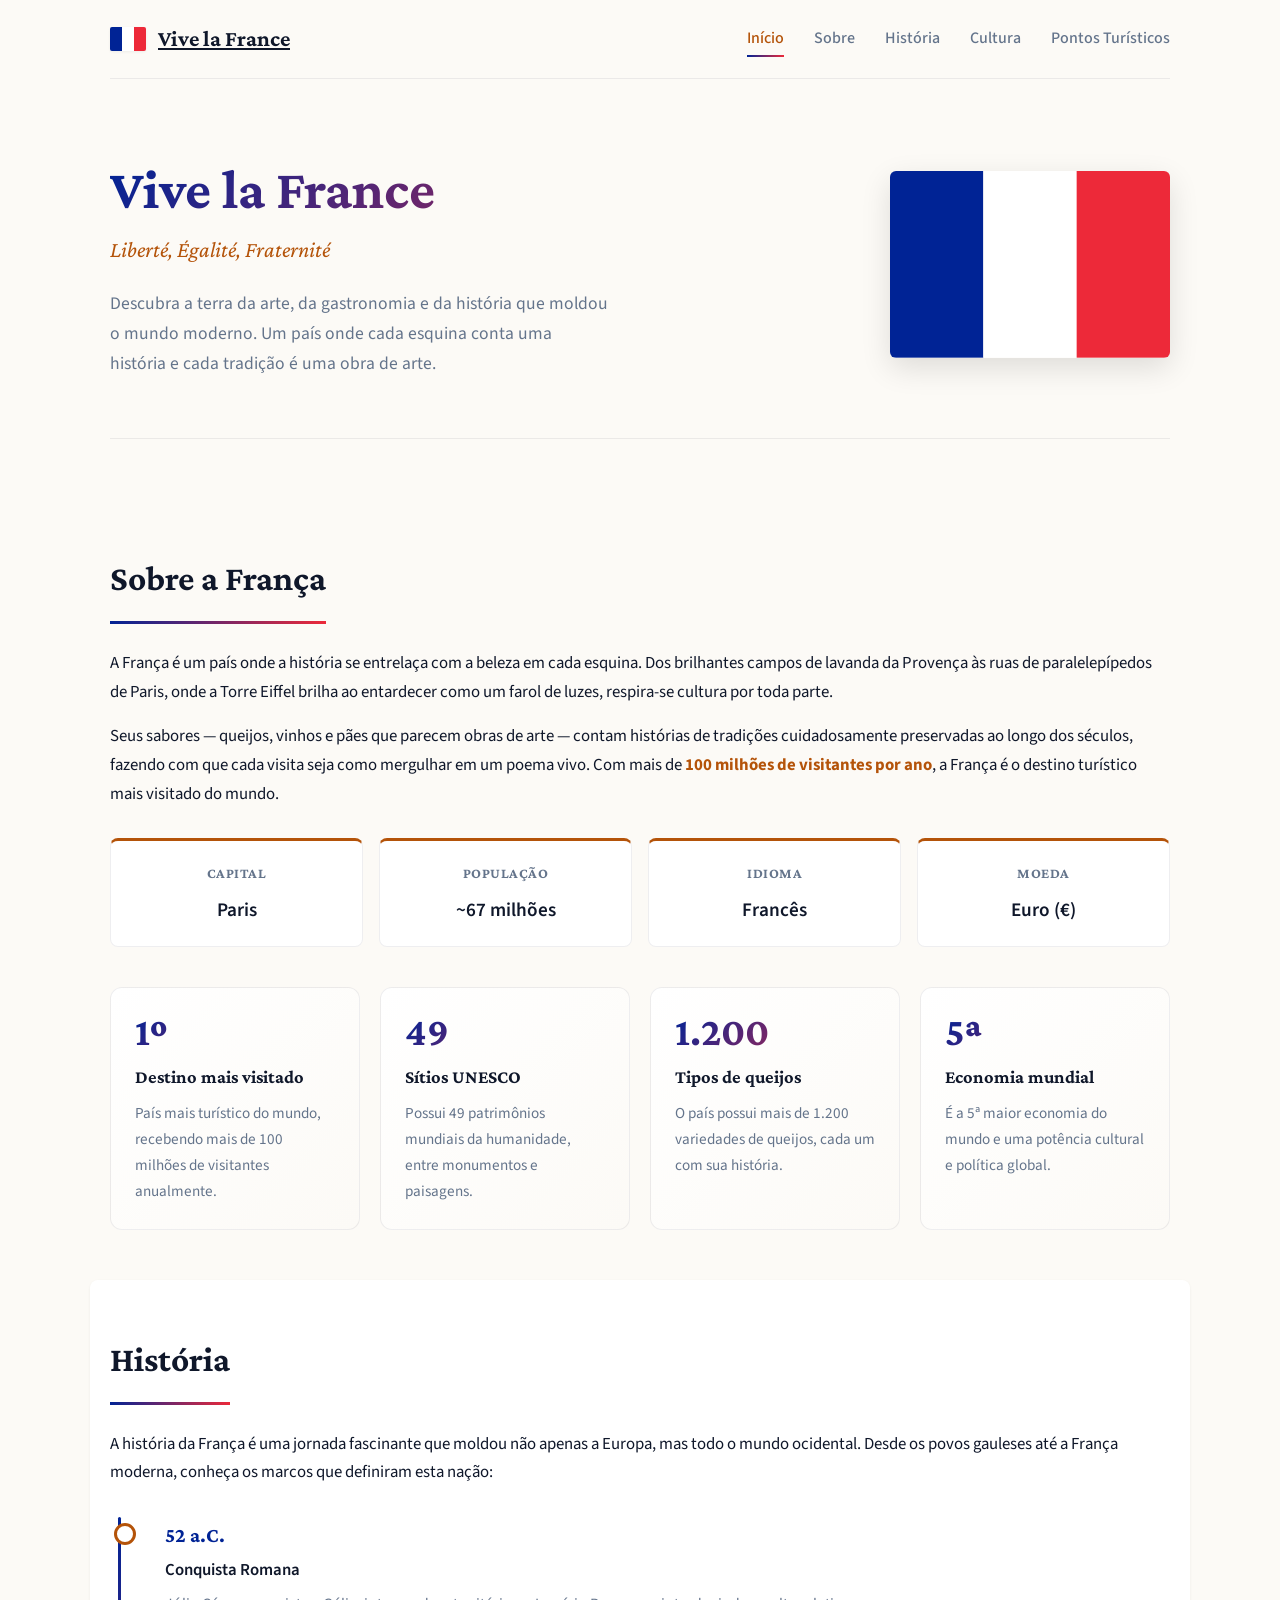
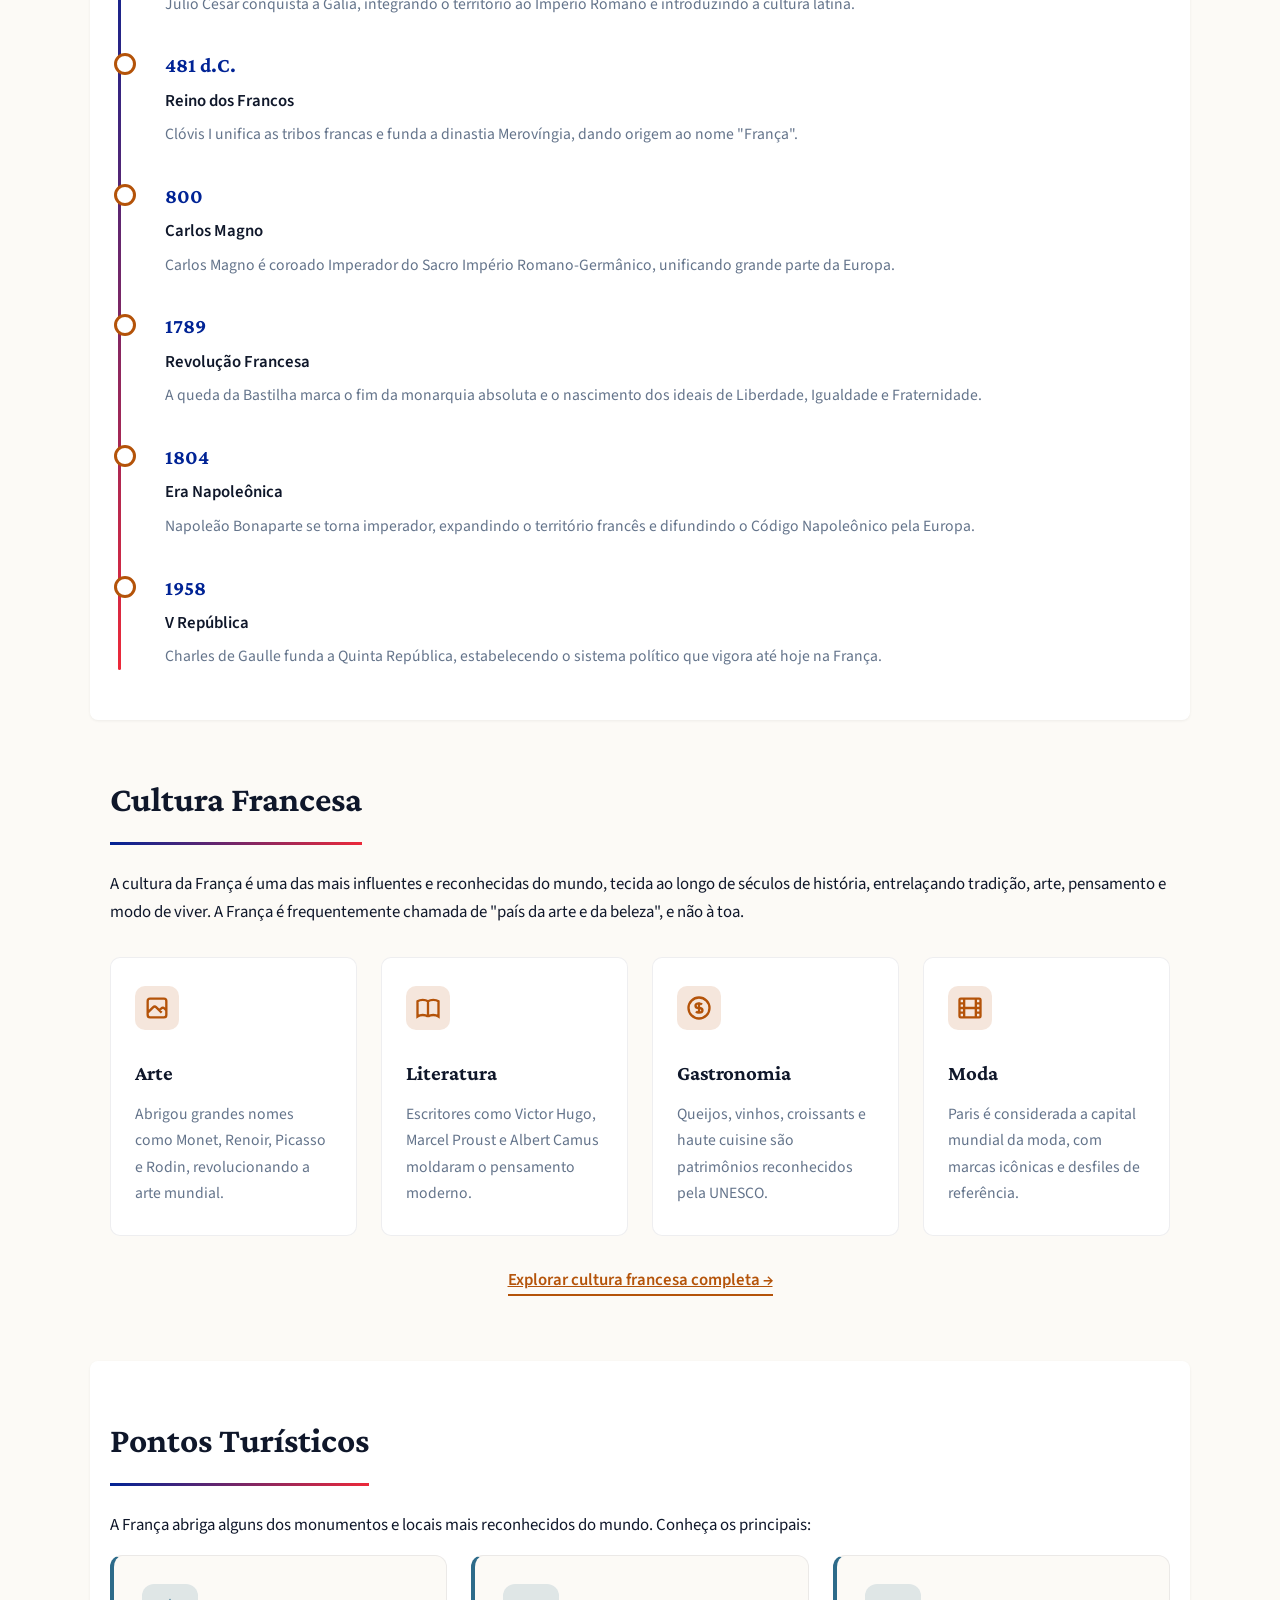
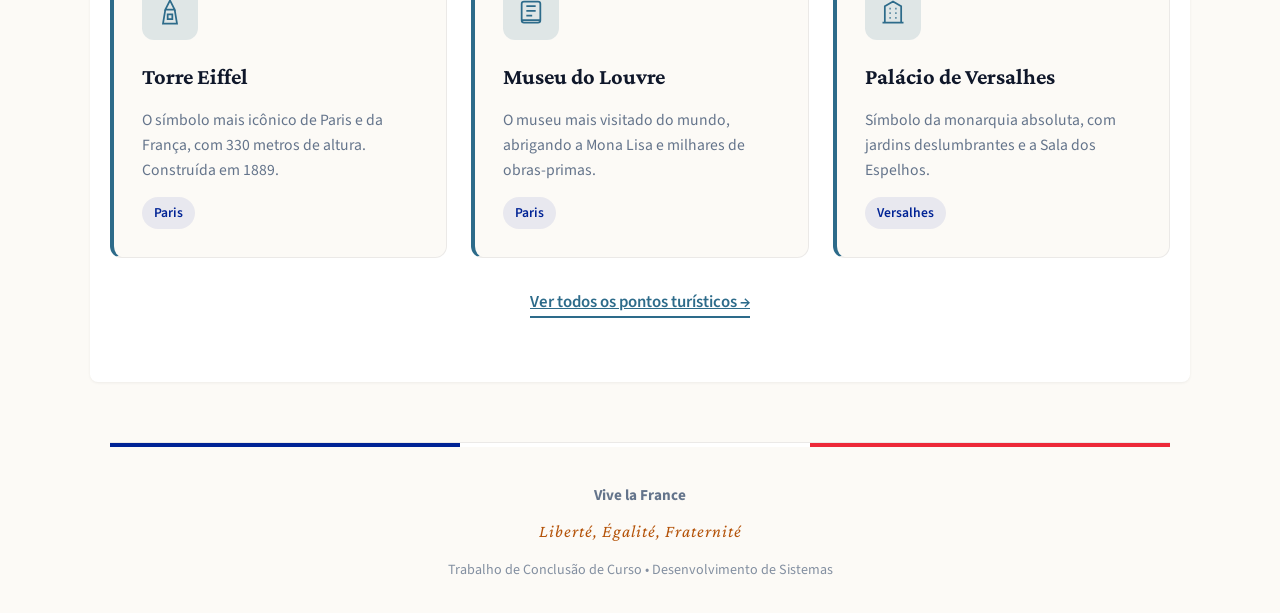
==== Projeto França TCC/index.html @ 56cf4975 "Add files via upload" ====
<!DOCTYPE html>
<html lang="pt-BR">
<head>
    <meta charset="UTF-8">
    <meta http-equiv="X-UA-Compatible" content="IE=edge">
    <meta name="viewport" content="width=device-width, initial-scale=1.0">
    <title>Vive la France - Descubra a França</title>
    <link rel="preconnect" href="https://fonts.googleapis.com">
    <link rel="preconnect" href="https://fonts.gstatic.com" crossorigin>
    <link href="https://fonts.googleapis.com/css2?family=Crimson+Pro:wght@400;500;600;700&family=Source+Sans+3:wght@400;500;600&display=swap" rel="stylesheet">
    <link rel="stylesheet" href="index.css">
</head>
<body>
    <div class="container">
        <!-- Navegação -->
        <nav class="navbar">
            <a href="index.html" class="nav-brand">
                <svg class="flag-icon" viewBox="0 0 30 20" aria-hidden="true">
                    <rect width="10" height="20" fill="#002395"/>
                    <rect x="10" width="10" height="20" fill="#FFFFFF"/>
                    <rect x="20" width="10" height="20" fill="#ED2939"/>
                </svg>
                <span>Vive la France</span>
            </a>
            <ul class="nav-menu">
                <li><a href="index.html" class="ativo">Início</a></li>
                <li><a href="#sobre">Sobre</a></li>
                <li><a href="#historia">História</a></li>
                <li><a href="project.html">Cultura</a></li>
                <li><a href="contact.html">Pontos Turísticos</a></li>
            </ul>
        </nav>

        <!-- Cabeçalho / Hero -->
        <header class="hero">
            <div class="hero-content">
                <h1>Vive la France</h1>
                <p class="hero-subtitle">Liberté, Égalité, Fraternité</p>
                <p class="hero-description">
                    Descubra a terra da arte, da gastronomia e da história que moldou o mundo moderno. 
                    Um país onde cada esquina conta uma história e cada tradição é uma obra de arte.
                </p>
            </div>
            <div class="hero-flag">
                <svg viewBox="0 0 300 200" aria-hidden="true">
                    <rect width="100" height="200" fill="#002395"/>
                    <rect x="100" width="100" height="200" fill="#FFFFFF"/>
                    <rect x="200" width="100" height="200" fill="#ED2939"/>
                </svg>
            </div>
        </header>

        <!-- Conteúdo Principal -->
        <main>
            <!-- Seção Sobre -->
            <section id="sobre" class="section">
                <h2 class="section-title">Sobre a França</h2>
                <div class="section-content">
                    <p>
                        A França é um país onde a história se entrelaça com a beleza em cada esquina. Dos brilhantes campos de lavanda da Provença às ruas de paralelepípedos de Paris, onde a Torre Eiffel brilha ao entardecer como um farol de luzes, respira-se cultura por toda parte.
                    </p>
                    <p>
                        Seus sabores — queijos, vinhos e pães que parecem obras de arte — contam histórias de tradições cuidadosamente preservadas ao longo dos séculos, fazendo com que cada visita seja como mergulhar em um poema vivo. Com mais de <strong>100 milhões de visitantes por ano</strong>, a França é o destino turístico mais visitado do mundo.
                    </p>
                    
                    <div class="info-cards">
                        <div class="info-card">
                            <h3>Capital</h3>
                            <p>Paris</p>
                        </div>
                        <div class="info-card">
                            <h3>População</h3>
                            <p>~67 milhões</p>
                        </div>
                        <div class="info-card">
                            <h3>Idioma</h3>
                            <p>Francês</p>
                        </div>
                        <div class="info-card">
                            <h3>Moeda</h3>
                            <p>Euro (€)</p>
                        </div>
                    </div>

                    <div class="destaques-grid" style="margin-top: 40px;">
                        <div class="destaque-item">
                            <div class="destaque-numero">1º</div>
                            <h4>Destino mais visitado</h4>
                            <p>País mais turístico do mundo, recebendo mais de 100 milhões de visitantes anualmente.</p>
                        </div>
                        <div class="destaque-item">
                            <div class="destaque-numero">49</div>
                            <h4>Sítios UNESCO</h4>
                            <p>Possui 49 patrimônios mundiais da humanidade, entre monumentos e paisagens.</p>
                        </div>
                        <div class="destaque-item">
                            <div class="destaque-numero">1.200</div>
                            <h4>Tipos de queijos</h4>
                            <p>O país possui mais de 1.200 variedades de queijos, cada um com sua história.</p>
                        </div>
                        <div class="destaque-item">
                            <div class="destaque-numero">5ª</div>
                            <h4>Economia mundial</h4>
                            <p>É a 5ª maior economia do mundo e uma potência cultural e política global.</p>
                        </div>
                    </div>
                </div>
            </section>

            <!-- Seção História -->
            <section id="historia" class="section section-alt">
                <h2 class="section-title">História</h2>
                <div class="section-content">
                    <p>
                        A história da França é uma jornada fascinante que moldou não apenas a Europa, mas todo o mundo ocidental. Desde os povos gauleses até a França moderna, conheça os marcos que definiram esta nação:
                    </p>
                    
                    <div class="timeline">
                        <div class="timeline-item">
                            <div class="timeline-ano">52 a.C.</div>
                            <div class="timeline-titulo">Conquista Romana</div>
                            <div class="timeline-desc">Júlio César conquista a Gália, integrando o território ao Império Romano e introduzindo a cultura latina.</div>
                        </div>
                        <div class="timeline-item">
                            <div class="timeline-ano">481 d.C.</div>
                            <div class="timeline-titulo">Reino dos Francos</div>
                            <div class="timeline-desc">Clóvis I unifica as tribos francas e funda a dinastia Merovíngia, dando origem ao nome "França".</div>
                        </div>
                        <div class="timeline-item">
                            <div class="timeline-ano">800</div>
                            <div class="timeline-titulo">Carlos Magno</div>
                            <div class="timeline-desc">Carlos Magno é coroado Imperador do Sacro Império Romano-Germânico, unificando grande parte da Europa.</div>
                        </div>
                        <div class="timeline-item">
                            <div class="timeline-ano">1789</div>
                            <div class="timeline-titulo">Revolução Francesa</div>
                            <div class="timeline-desc">A queda da Bastilha marca o fim da monarquia absoluta e o nascimento dos ideais de Liberdade, Igualdade e Fraternidade.</div>
                        </div>
                        <div class="timeline-item">
                            <div class="timeline-ano">1804</div>
                            <div class="timeline-titulo">Era Napoleônica</div>
                            <div class="timeline-desc">Napoleão Bonaparte se torna imperador, expandindo o território francês e difundindo o Código Napoleônico pela Europa.</div>
                        </div>
                        <div class="timeline-item">
                            <div class="timeline-ano">1958</div>
                            <div class="timeline-titulo">V República</div>
                            <div class="timeline-desc">Charles de Gaulle funda a Quinta República, estabelecendo o sistema político que vigora até hoje na França.</div>
                        </div>
                    </div>
                </div>
            </section>

            <!-- Seção Cultura (resumo com link para página completa) -->
            <section id="cultura" class="section">
                <h2 class="section-title">Cultura Francesa</h2>
                <div class="section-content">
                    <p>
                        A cultura da França é uma das mais influentes e reconhecidas do mundo, tecida ao longo de séculos de história, entrelaçando tradição, arte, pensamento e modo de viver. A França é frequentemente chamada de "país da arte e da beleza", e não à toa.
                    </p>
                    <div class="culture-grid">
                        <div class="culture-item">
                            <svg class="culture-icon" viewBox="0 0 24 24" fill="none" stroke="currentColor" stroke-width="2" aria-hidden="true">
                                <path d="M4 16l4.586-4.586a2 2 0 012.828 0L16 16m-2-2l1.586-1.586a2 2 0 012.828 0L20 14m-6-6h.01M6 20h12a2 2 0 002-2V6a2 2 0 00-2-2H6a2 2 0 00-2 2v12a2 2 0 002 2z"/>
                            </svg>
                            <h3>Arte</h3>
                            <p>Abrigou grandes nomes como Monet, Renoir, Picasso e Rodin, revolucionando a arte mundial.</p>
                        </div>
                        <div class="culture-item">
                            <svg class="culture-icon" viewBox="0 0 24 24" fill="none" stroke="currentColor" stroke-width="2" aria-hidden="true">
                                <path d="M12 6.253v13m0-13C10.832 5.477 9.246 5 7.5 5S4.168 5.477 3 6.253v13C4.168 18.477 5.754 18 7.5 18s3.332.477 4.5 1.253m0-13C13.168 5.477 14.754 5 16.5 5c1.747 0 3.332.477 4.5 1.253v13C19.832 18.477 18.247 18 16.5 18c-1.746 0-3.332.477-4.5 1.253"/>
                            </svg>
                            <h3>Literatura</h3>
                            <p>Escritores como Victor Hugo, Marcel Proust e Albert Camus moldaram o pensamento moderno.</p>
                        </div>
                        <div class="culture-item">
                            <svg class="culture-icon" viewBox="0 0 24 24" fill="none" stroke="currentColor" stroke-width="2" aria-hidden="true">
                                <path d="M12 8c-1.657 0-3 .895-3 2s1.343 2 3 2 3 .895 3 2-1.343 2-3 2m0-8c1.11 0 2.08.402 2.599 1M12 8V7m0 1v8m0 0v1m0-1c-1.11 0-2.08-.402-2.599-1M21 12a9 9 0 11-18 0 9 9 0 0118 0z"/>
                            </svg>
                            <h3>Gastronomia</h3>
                            <p>Queijos, vinhos, croissants e haute cuisine são patrimônios reconhecidos pela UNESCO.</p>
                        </div>
                        <div class="culture-item">
                            <svg class="culture-icon" viewBox="0 0 24 24" fill="none" stroke="currentColor" stroke-width="2" aria-hidden="true">
                                <path d="M7 4v16M17 4v16M3 8h4m10 0h4M3 12h18M3 16h4m10 0h4M4 20h16a1 1 0 001-1V5a1 1 0 00-1-1H4a1 1 0 00-1 1v14a1 1 0 001 1z"/>
                            </svg>
                            <h3>Moda</h3>
                            <p>Paris é considerada a capital mundial da moda, com marcas icônicas e desfiles de referência.</p>
                        </div>
                    </div>
                    <p style="margin-top: 30px; text-align: center;">
                        <a href="project.html" style="color: var(--accent); font-weight: 600; border-bottom: 2px solid var(--accent); padding-bottom: 2px;">
                            Explorar cultura francesa completa →
                        </a>
                    </p>
                </div>
            </section>

            <!-- Seção Pontos Turísticos (resumo com link para página completa) -->
            <section id="turismo" class="section section-alt">
                <h2 class="section-title">Pontos Turísticos</h2>
                <div class="section-content">
                    <p class="turismo-intro">
                        A França abriga alguns dos monumentos e locais mais reconhecidos do mundo. Conheça os principais:
                    </p>
                    <div class="turismo-cards">
                        <div class="turismo-card">
                            <div class="turismo-card-icon">
                                <svg viewBox="0 0 24 24" fill="none" stroke="currentColor" stroke-width="1.5" aria-hidden="true">
                                    <path d="M12 2L8 10h8L12 2zM8 10l-2 12h12l-2-12H8zM10 14h4v4h-4v-4z"/>
                                </svg>
                            </div>
                            <h3>Torre Eiffel</h3>
                            <p>O símbolo mais icônico de Paris e da França, com 330 metros de altura. Construída em 1889.</p>
                            <span class="turismo-local">Paris</span>
                        </div>
                        <div class="turismo-card">
                            <div class="turismo-card-icon">
                                <svg viewBox="0 0 24 24" fill="none" stroke="currentColor" stroke-width="1.5" aria-hidden="true">
                                    <path d="M4 19V5a2 2 0 012-2h12a2 2 0 012 2v14M4 19h16M4 19a2 2 0 002 2h12a2 2 0 002-2M8 7h8M8 11h8M8 15h5"/>
                                </svg>
                            </div>
                            <h3>Museu do Louvre</h3>
                            <p>O museu mais visitado do mundo, abrigando a Mona Lisa e milhares de obras-primas.</p>
                            <span class="turismo-local">Paris</span>
                        </div>
                        <div class="turismo-card">
                            <div class="turismo-card-icon">
                                <svg viewBox="0 0 24 24" fill="none" stroke="currentColor" stroke-width="1.5" aria-hidden="true">
                                    <path d="M3 21h18M5 21V7l7-4 7 4v14M9 9h1M9 13h1M9 17h1M14 9h1M14 13h1M14 17h1"/>
                                </svg>
                            </div>
                            <h3>Palácio de Versalhes</h3>
                            <p>Símbolo da monarquia absoluta, com jardins deslumbrantes e a Sala dos Espelhos.</p>
                            <span class="turismo-local">Versalhes</span>
                        </div>
                    </div>
                    <p style="margin-top: 30px; text-align: center;">
                        <a href="contact.html" style="color: var(--accent2); font-weight: 600; border-bottom: 2px solid var(--accent2); padding-bottom: 2px;">
                            Ver todos os pontos turísticos →
                        </a>
                    </p>
                </div>
            </section>
        </main>

        <!-- Rodapé -->
        <footer class="footer">
            <div class="footer-content">
                <p><strong>Vive la France</strong></p>
                <p class="footer-motto">Liberté, Égalité, Fraternité</p>
                <p class="footer-tcc">Trabalho de Conclusão de Curso • Desenvolvimento de Sistemas</p>
            </div>
        </footer>
    </div>
</body>
</html>
---- Projeto França TCC/index.css ----
/* ============================================
   Vive la France - Estilos principais
   Arquétipo: Magazine / Showcase
   Categoria: History / Culture
   ============================================ */

/* Paleta de cores - History/Culture com toques da bandeira francesa */
:root {
    --bg: #fcfaf6;
    --card: #ffffff;
    --text: #0f172a;
    --muted: #64748b;
    --accent: #b45309;
    --accent-soft: rgba(180, 83, 9, 0.14);
    --accent2: #2d6b8a;
    --accent2-soft: rgba(45, 107, 138, 0.14);
    --border: rgba(15, 23, 42, 0.07);
    --france-blue: #002395;
    --france-blue-soft: rgba(0, 35, 149, 0.08);
    --france-red: #ED2939;
    --france-red-soft: rgba(237, 41, 57, 0.08);
    --shadow-sm: 0 1px 3px rgba(0, 0, 0, 0.06);
    --shadow-md: 0 4px 15px rgba(0, 0, 0, 0.08);
    --shadow-lg: 0 10px 30px rgba(0, 0, 0, 0.12);
}

* {
    margin: 0;
    padding: 0;
    box-sizing: border-box;
}

html {
    scroll-behavior: smooth;
}

body {
    font-family: 'Source Sans 3', Arial, sans-serif;
    background-color: var(--bg);
    color: var(--text);
    line-height: 1.7;
    overflow-x: hidden;
}

.container {
    max-width: 1100px;
    margin: 0 auto;
    padding: 0 20px;
}

/* ============================================
   Navegação
   ============================================ */
.navbar {
    display: flex;
    justify-content: space-between;
    align-items: center;
    padding: 20px 0;
    border-bottom: 1px solid var(--border);
    margin-bottom: 40px;
    position: sticky;
    top: 0;
    background-color: rgba(252, 250, 246, 0.95);
    backdrop-filter: blur(10px);
    z-index: 100;
}

.nav-brand {
    display: flex;
    align-items: center;
    gap: 12px;
    font-family: 'Crimson Pro', serif;
    font-size: 1.4rem;
    font-weight: 700;
    color: var(--text);
    transition: transform 0.3s ease;
}

.nav-brand:hover {
    transform: scale(1.02);
}

.flag-icon {
    width: 36px;
    height: 24px;
    border-radius: 2px;
    box-shadow: var(--shadow-sm);
}

.nav-menu {
    display: flex;
    list-style: none;
    gap: 30px;
}

.nav-menu a {
    text-decoration: none;
    color: var(--muted);
    font-weight: 500;
    transition: color 0.3s ease;
    position: relative;
    padding-bottom: 4px;
}

.nav-menu a:hover,
.nav-menu a.ativo {
    color: var(--accent);
}

.nav-menu a::after {
    content: '';
    position: absolute;
    bottom: -4px;
    left: 0;
    width: 0;
    height: 2px;
    background: linear-gradient(90deg, var(--france-blue), var(--france-red));
    transition: width 0.3s ease;
}

.nav-menu a:hover::after,
.nav-menu a.ativo::after {
    width: 100%;
}

/* ============================================
   Hero / Cabeçalho
   ============================================ */
.hero {
    display: grid;
    grid-template-columns: 1fr auto;
    gap: 40px;
    align-items: center;
    padding: 40px 0 60px;
    border-bottom: 1px solid var(--border);
    margin-bottom: 60px;
    position: relative;
}

.hero-content h1 {
    font-family: 'Crimson Pro', serif;
    font-size: 3.5rem;
    font-weight: 700;
    color: var(--text);
    margin-bottom: 10px;
    line-height: 1.1;
    background: linear-gradient(135deg, var(--france-blue), var(--france-red));
    -webkit-background-clip: text;
    -webkit-text-fill-color: transparent;
    background-clip: text;
}

.hero-subtitle {
    font-family: 'Crimson Pro', serif;
    font-size: 1.4rem;
    font-style: italic;
    color: var(--accent);
    margin-bottom: 20px;
}

.hero-description {
    font-size: 1.1rem;
    color: var(--muted);
    max-width: 500px;
}

.hero-flag svg {
    width: 280px;
    height: auto;
    border-radius: 6px;
    box-shadow: var(--shadow-lg);
    transition: transform 0.5s ease;
    animation: bandeiraOnda 4s ease-in-out infinite;
}

@keyframes bandeiraOnda {
    0%, 100% { transform: perspective(600px) rotateY(0deg); }
    50% { transform: perspective(600px) rotateY(5deg); }
}

/* ============================================
   Seções
   ============================================ */
.section {
    padding: 50px 0;
    scroll-margin-top: 80px;
}

.section-alt {
    background-color: var(--card);
    margin: 0 -20px;
    padding: 50px 20px;
    border-radius: 8px;
    box-shadow: var(--shadow-sm);
}

.section-title {
    font-family: 'Crimson Pro', serif;
    font-size: 2.2rem;
    font-weight: 700;
    color: var(--text);
    margin-bottom: 25px;
    padding-bottom: 12px;
    border-bottom: 3px solid transparent;
    border-image: linear-gradient(90deg, var(--france-blue), var(--france-red)) 1;
    display: inline-block;
}

.section-content p {
    margin-bottom: 16px;
    font-size: 1.05rem;
    color: var(--text);
}

.section-content strong {
    color: var(--accent);
}

/* ============================================
   Cards de informação
   ============================================ */
.info-cards {
    display: grid;
    grid-template-columns: repeat(auto-fit, minmax(180px, 1fr));
    gap: 16px;
    margin-top: 30px;
}

.info-card {
    background: var(--card);
    border: 1px solid var(--border);
    border-radius: 8px;
    padding: 20px;
    text-align: center;
    transition: transform 0.3s ease, box-shadow 0.3s ease;
    border-top: 3px solid var(--accent);
    position: relative;
    overflow: hidden;
}

.info-card::before {
    content: '';
    position: absolute;
    top: 0;
    left: 0;
    width: 100%;
    height: 100%;
    background: linear-gradient(135deg, var(--france-blue-soft), var(--france-red-soft));
    opacity: 0;
    transition: opacity 0.3s ease;
}

.info-card:hover {
    transform: translateY(-5px);
    box-shadow: var(--shadow-md);
}

.info-card:hover::before {
    opacity: 1;
}

.info-card > * {
    position: relative;
    z-index: 1;
}

.info-card h3 {
    font-family: 'Crimson Pro', serif;
    font-size: 0.9rem;
    color: var(--muted);
    text-transform: uppercase;
    letter-spacing: 0.5px;
    margin-bottom: 8px;
}

.info-card p {
    font-size: 1.2rem;
    font-weight: 600;
    color: var(--text);
    margin: 0;
}

/* ============================================
   Timeline de História
   ============================================ */
.timeline {
    position: relative;
    margin-top: 30px;
    padding-left: 30px;
}

.timeline::before {
    content: '';
    position: absolute;
    left: 8px;
    top: 0;
    bottom: 0;
    width: 3px;
    background: linear-gradient(180deg, var(--france-blue), var(--france-red));
    border-radius: 2px;
}

.timeline-item {
    position: relative;
    padding-bottom: 30px;
    padding-left: 25px;
}

.timeline-item:last-child {
    padding-bottom: 0;
}

.timeline-item::before {
    content: '';
    position: absolute;
    left: -26px;
    top: 6px;
    width: 16px;
    height: 16px;
    background: var(--card);
    border: 3px solid var(--accent);
    border-radius: 50%;
    z-index: 1;
    transition: all 0.3s ease;
}

.timeline-item:hover::before {
    background: var(--accent);
    transform: scale(1.2);
}

.timeline-ano {
    font-family: 'Crimson Pro', serif;
    font-size: 1.3rem;
    font-weight: 700;
    color: var(--france-blue);
    margin-bottom: 4px;
}

.timeline-titulo {
    font-weight: 600;
    color: var(--text);
    margin-bottom: 6px;
    font-size: 1.05rem;
}

.timeline-desc {
    color: var(--muted);
    font-size: 0.98rem;
}

/* ============================================
   Grid de Cultura
   ============================================ */
.culture-grid {
    display: grid;
    grid-template-columns: repeat(auto-fit, minmax(240px, 1fr));
    gap: 24px;
    margin-top: 30px;
}

.culture-item {
    background: var(--card);
    border: 1px solid var(--border);
    border-radius: 10px;
    padding: 28px 24px;
    transition: transform 0.3s ease, box-shadow 0.3s ease;
    position: relative;
    overflow: hidden;
}

.culture-item::after {
    content: '';
    position: absolute;
    top: 0;
    left: 0;
    width: 100%;
    height: 4px;
    background: linear-gradient(90deg, var(--france-blue), var(--france-red));
    transform: scaleX(0);
    transition: transform 0.4s ease;
}

.culture-item:hover {
    transform: translateY(-6px);
    box-shadow: var(--shadow-md);
}

.culture-item:hover::after {
    transform: scaleX(1);
}

.culture-icon {
    width: 44px;
    height: 44px;
    color: var(--accent);
    margin-bottom: 16px;
    padding: 8px;
    background: var(--accent-soft);
    border-radius: 10px;
    transition: transform 0.3s ease;
}

.culture-item:hover .culture-icon {
    transform: rotate(5deg) scale(1.1);
}

.culture-item h3 {
    font-family: 'Crimson Pro', serif;
    font-size: 1.3rem;
    color: var(--text);
    margin-bottom: 10px;
}

.culture-item p {
    color: var(--muted);
    font-size: 0.98rem;
    margin: 0;
}

/* ============================================
   Cards de Turismo
   ============================================ */
.turismo-intro {
    margin-bottom: 30px;
    font-size: 1.1rem;
}

.turismo-cards {
    display: grid;
    grid-template-columns: repeat(auto-fit, minmax(280px, 1fr));
    gap: 24px;
}

.turismo-card {
    background: var(--bg);
    border: 1px solid var(--border);
    border-radius: 12px;
    padding: 28px;
    transition: transform 0.3s ease, box-shadow 0.3s ease;
    border-left: 4px solid var(--accent2);
    position: relative;
}

.turismo-card:hover {
    transform: translateY(-6px);
    box-shadow: var(--shadow-md);
    border-left-color: var(--france-red);
}

.turismo-card-icon {
    width: 56px;
    height: 56px;
    background: var(--accent2-soft);
    border-radius: 12px;
    display: flex;
    align-items: center;
    justify-content: center;
    margin-bottom: 18px;
    color: var(--accent2);
    transition: all 0.3s ease;
}

.turismo-card:hover .turismo-card-icon {
    background: var(--france-red-soft);
    color: var(--france-red);
    transform: scale(1.1);
}

.turismo-card-icon svg {
    width: 28px;
    height: 28px;
}

.turismo-card h3 {
    font-family: 'Crimson Pro', serif;
    font-size: 1.4rem;
    color: var(--text);
    margin-bottom: 12px;
}

.turismo-card p {
    color: var(--muted);
    font-size: 0.98rem;
    margin: 0;
    line-height: 1.6;
}

.turismo-local {
    display: inline-block;
    margin-top: 14px;
    padding: 4px 12px;
    background: var(--france-blue-soft);
    color: var(--france-blue);
    border-radius: 20px;
    font-size: 0.85rem;
    font-weight: 600;
}

/* ============================================
   Destaques / Curiosidades
   ============================================ */
.destaques-grid {
    display: grid;
    grid-template-columns: repeat(auto-fit, minmax(250px, 1fr));
    gap: 20px;
    margin-top: 30px;
}

.destaque-item {
    background: linear-gradient(135deg, var(--card), var(--bg));
    border: 1px solid var(--border);
    border-radius: 12px;
    padding: 24px;
    transition: all 0.3s ease;
}

.destaque-item:hover {
    box-shadow: var(--shadow-md);
    transform: translateX(5px);
}

.destaque-numero {
    font-family: 'Crimson Pro', serif;
    font-size: 2.5rem;
    font-weight: 700;
    background: linear-gradient(135deg, var(--france-blue), var(--france-red));
    -webkit-background-clip: text;
    -webkit-text-fill-color: transparent;
    background-clip: text;
    line-height: 1;
    margin-bottom: 10px;
}

.destaque-item h4 {
    font-family: 'Crimson Pro', serif;
    font-size: 1.15rem;
    color: var(--text);
    margin-bottom: 8px;
}

.destaque-item p {
    color: var(--muted);
    font-size: 0.95rem;
    margin: 0;
}

/* ============================================
   Páginas internas - Navegação entre páginas
   ============================================ */
.page-header {
    text-align: center;
    padding: 40px 0 50px;
    border-bottom: 1px solid var(--border);
    margin-bottom: 50px;
}

.page-header h1 {
    font-family: 'Crimson Pro', serif;
    font-size: 2.8rem;
    font-weight: 700;
    margin-bottom: 12px;
    background: linear-gradient(135deg, var(--france-blue), var(--france-red));
    -webkit-background-clip: text;
    -webkit-text-fill-color: transparent;
    background-clip: text;
}

.page-header p {
    font-size: 1.15rem;
    color: var(--muted);
    max-width: 600px;
    margin: 0 auto;
}

.voltar-btn {
    display: inline-flex;
    align-items: center;
    gap: 8px;
    padding: 10px 20px;
    background: var(--card);
    border: 1px solid var(--border);
    border-radius: 8px;
    color: var(--muted);
    text-decoration: none;
    font-weight: 500;
    transition: all 0.3s ease;
    margin-bottom: 20px;
}

.voltar-btn:hover {
    background: var(--accent-soft);
    color: var(--accent);
    border-color: var(--accent);
    transform: translateX(-3px);
}

.voltar-btn svg {
    width: 18px;
    height: 18px;
}

/* ============================================
   Rodapé
   ============================================ */
.footer {
    margin-top: 60px;
    padding: 40px 0 30px;
    border-top: 1px solid var(--border);
    text-align: center;
    position: relative;
}

.footer::before {
    content: '';
    position: absolute;
    top: 0;
    left: 0;
    width: 100%;
    height: 4px;
    background: linear-gradient(90deg, var(--france-blue), var(--france-blue) 33%, var(--card) 33%, var(--card) 66%, var(--france-red) 66%, var(--france-red) 100%);
}

.footer-content p {
    color: var(--muted);
    font-size: 0.95rem;
}

.footer-motto {
    font-family: 'Crimson Pro', serif;
    font-style: italic;
    color: var(--accent) !important;
    margin-top: 8px;
    font-size: 1.1rem !important;
    letter-spacing: 1px;
}

.footer-tcc {
    margin-top: 12px;
    font-size: 0.88rem !important;
    opacity: 0.8;
}

/* ============================================
   Animações de entrada
   ============================================ */
@keyframes fadeInUp {
    from {
        opacity: 0;
        transform: translateY(25px);
    }
    to {
        opacity: 1;
        transform: translateY(0);
    }
}

.section,
.hero,
.navbar,
.footer {
    animation: fadeInUp 0.7s ease forwards;
}

.timeline-item,
.culture-item,
.turismo-card,
.info-card,
.destaque-item {
    animation: fadeInUp 0.6s ease forwards;
    opacity: 0;
}

.timeline-item:nth-child(1) { animation-delay: 0.1s; }
.timeline-item:nth-child(2) { animation-delay: 0.2s; }
.timeline-item:nth-child(3) { animation-delay: 0.3s; }
.timeline-item:nth-child(4) { animation-delay: 0.4s; }
.timeline-item:nth-child(5) { animation-delay: 0.5s; }

.culture-item:nth-child(1),
.turismo-card:nth-child(1),
.info-card:nth-child(1),
.destaque-item:nth-child(1) { animation-delay: 0.1s; }
.culture-item:nth-child(2),
.turismo-card:nth-child(2),
.info-card:nth-child(2),
.destaque-item:nth-child(2) { animation-delay: 0.2s; }
.culture-item:nth-child(3),
.turismo-card:nth-child(3),
.info-card:nth-child(3),
.destaque-item:nth-child(3) { animation-delay: 0.3s; }
.culture-item:nth-child(4),
.turismo-card:nth-child(4),
.info-card:nth-child(4),
.destaque-item:nth-child(4) { animation-delay: 0.4s; }
.turismo-card:nth-child(5),
.destaque-item:nth-child(5) { animation-delay: 0.5s; }
.turismo-card:nth-child(6),
.destaque-item:nth-child(6) { animation-delay: 0.6s; }

/* ============================================
   Responsividade
   ============================================ */
@media (max-width: 768px) {
    .navbar {
        flex-direction: column;
        gap: 16px;
        padding: 15px 0;
    }
    
    .nav-menu {
        gap: 20px;
        flex-wrap: wrap;
        justify-content: center;
    }
    
    .hero {
        grid-template-columns: 1fr;
        text-align: center;
        gap: 30px;
    }
    
    .hero-content h1 {
        font-size: 2.5rem;
    }
    
    .hero-description {
        margin: 0 auto;
    }
    
    .hero-flag {
        display: flex;
        justify-content: center;
    }
    
    .hero-flag svg {
        width: 220px;
    }
    
    .section-title {
        font-size: 1.8rem;
    }
    
    .info-cards {
        grid-template-columns: repeat(2, 1fr);
    }
    
    .page-header h1 {
        font-size: 2.2rem;
    }
    
    .timeline {
        padding-left: 20px;
    }
}

@media (max-width: 480px) {
    .hero-content h1 {
        font-size: 2rem;
    }
    
    .hero-subtitle {
        font-size: 1.15rem;
    }
    
    .info-cards {
        grid-template-columns: 1fr;
    }
    
    .culture-grid,
    .turismo-cards,
    .destaques-grid {
        grid-template-columns: 1fr;
    }
    
    .section-title {
        font-size: 1.6rem;
    }
    
    .page-header h1 {
        font-size: 1.9rem;
    }
    
    .nav-menu {
        gap: 15px;
        font-size: 0.95rem;
    }
}
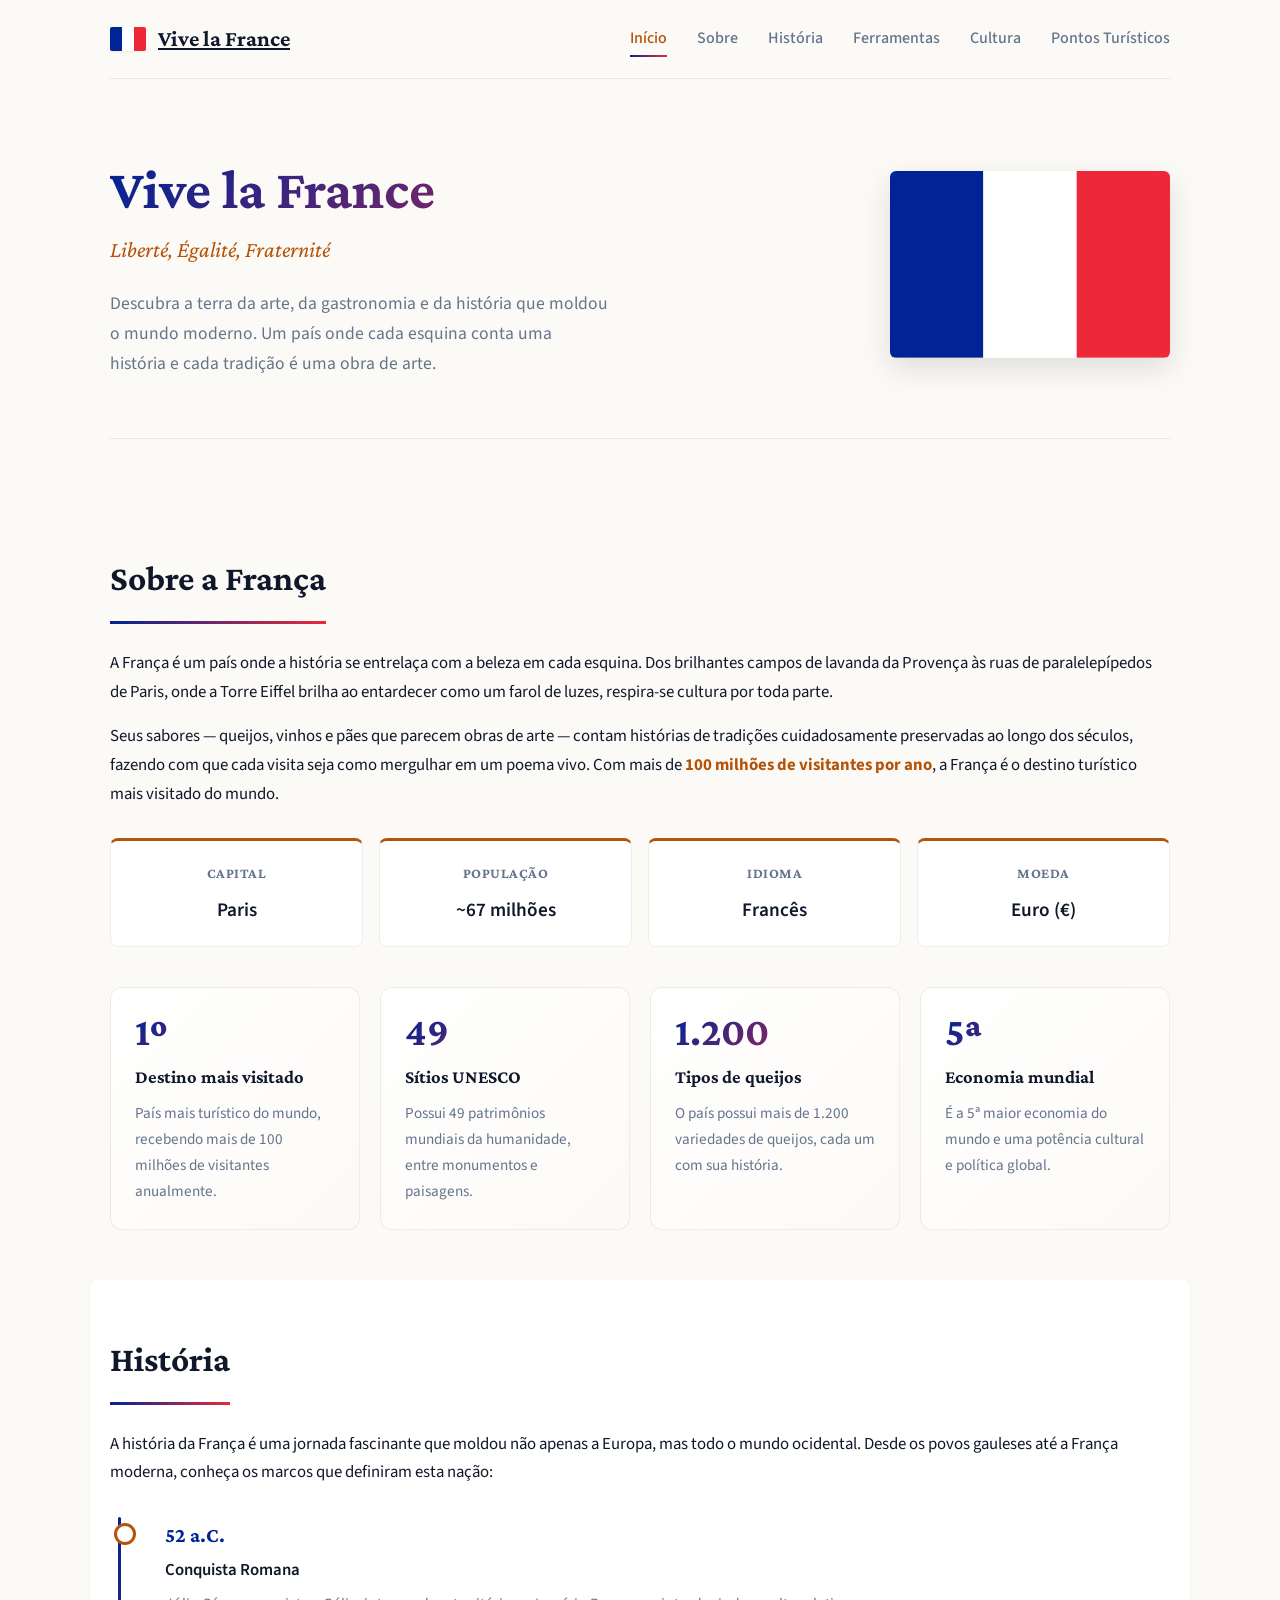
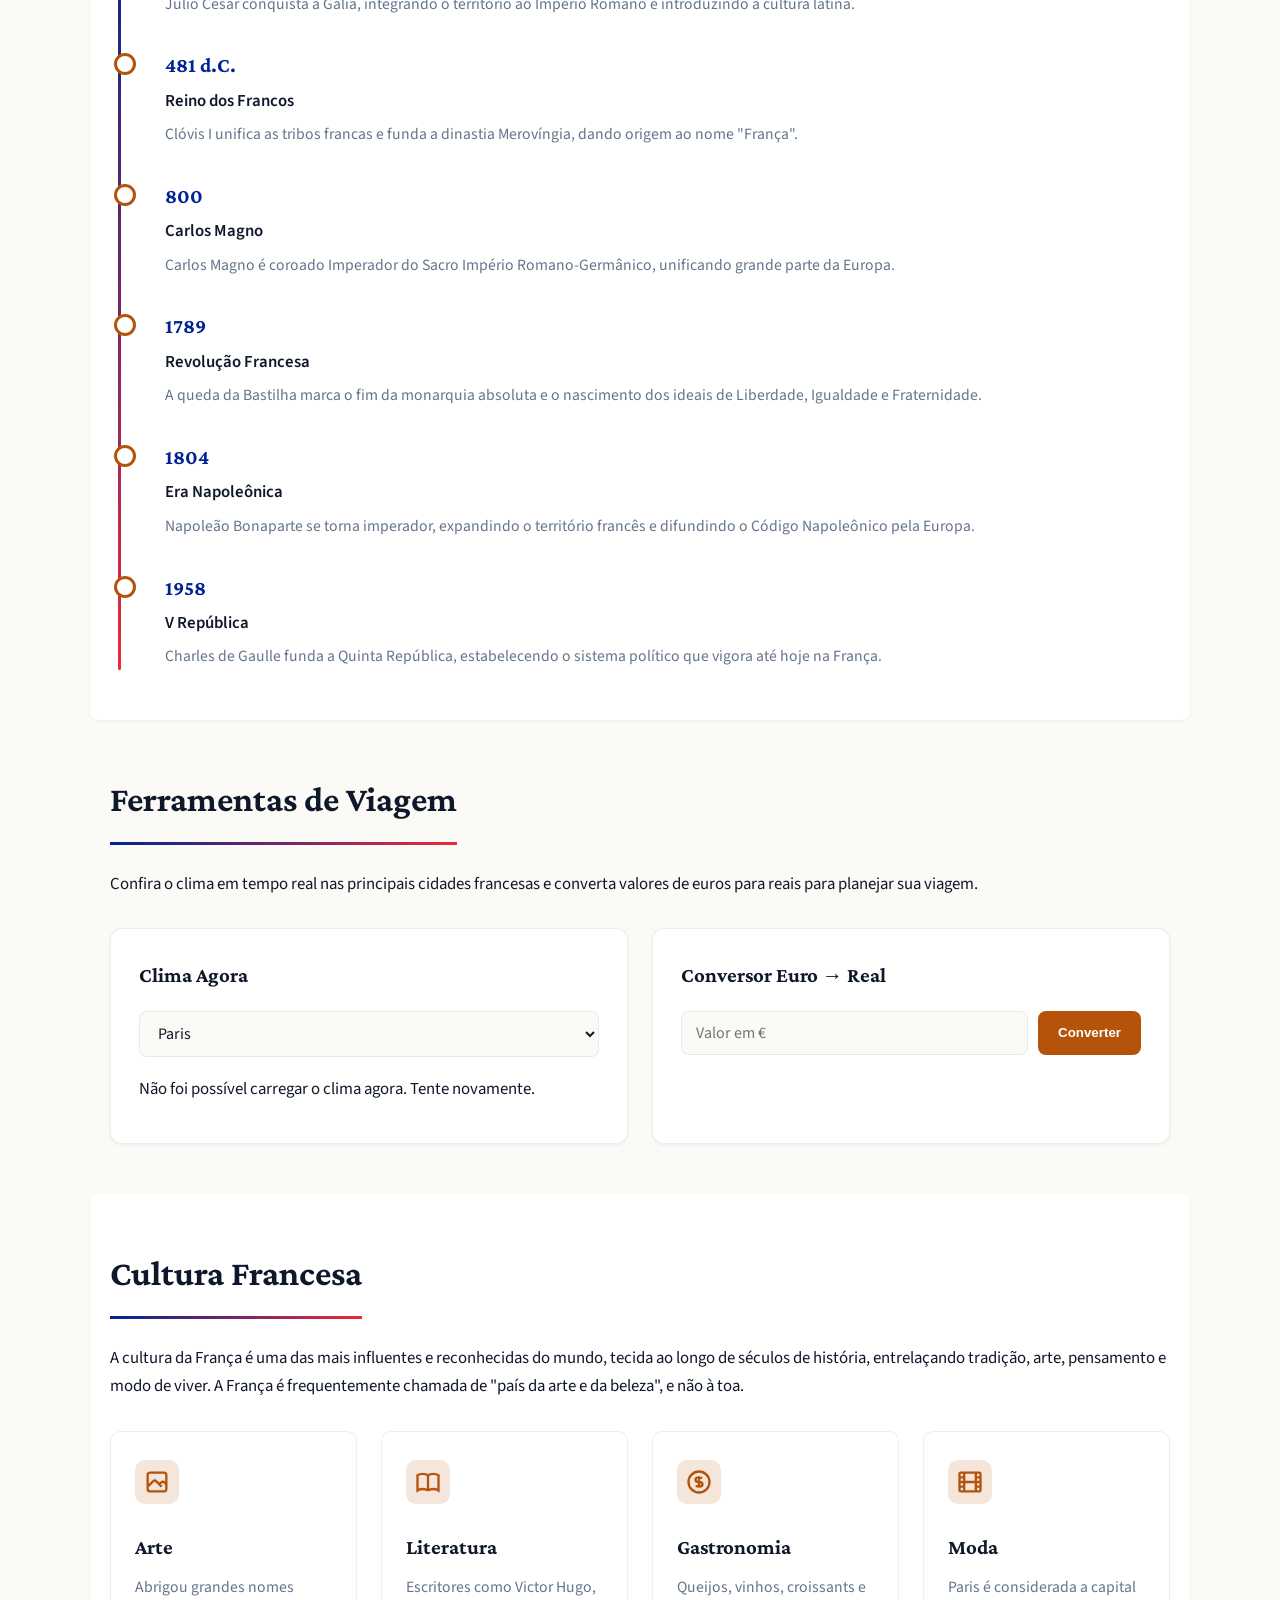
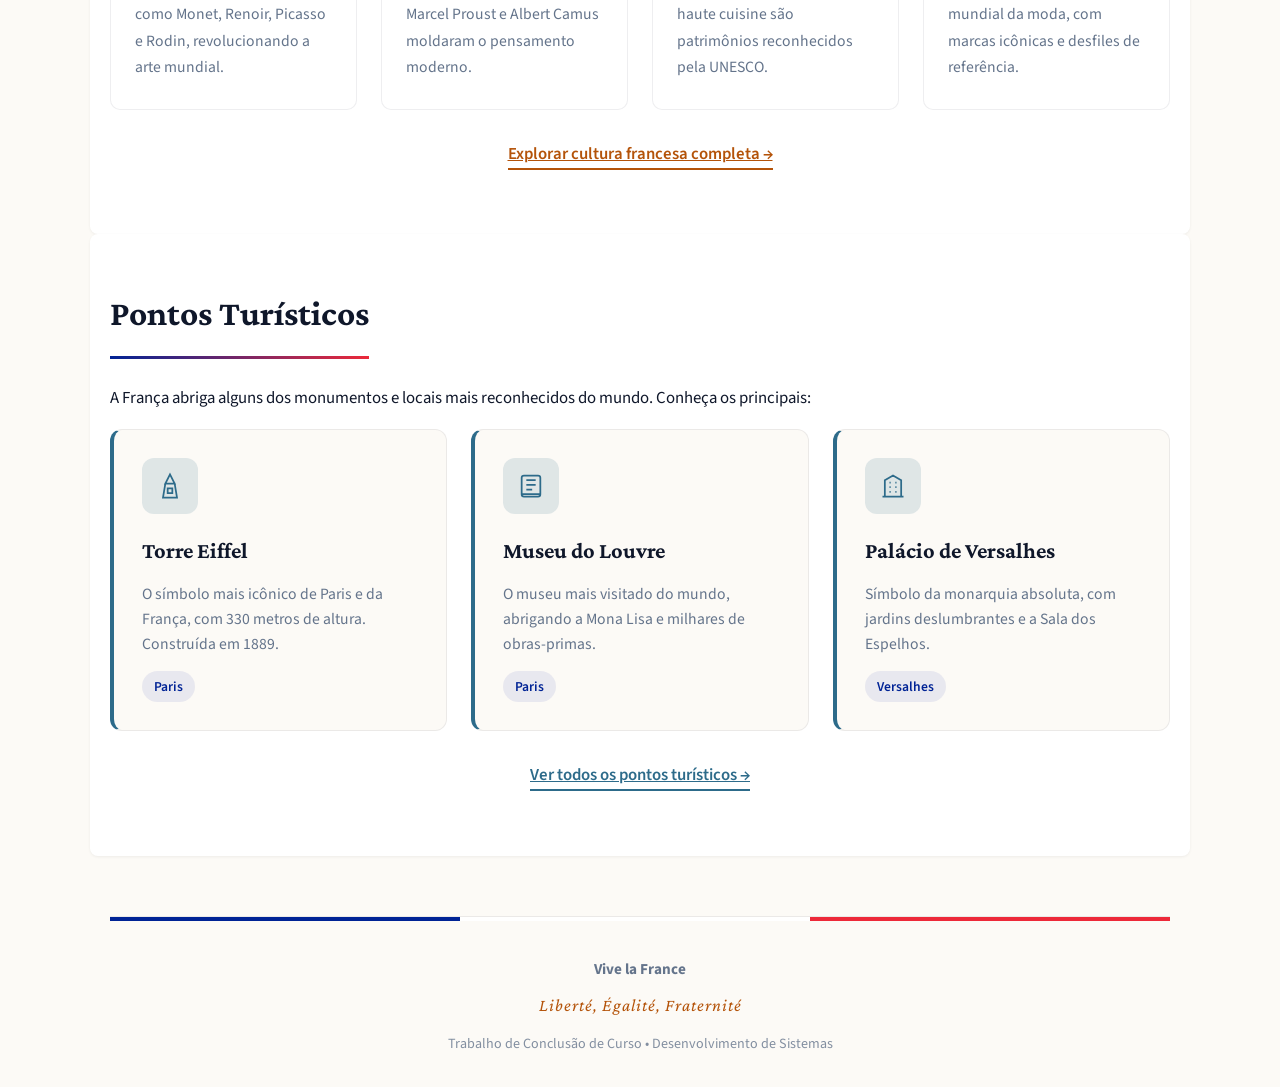
==== commit 8ac3c513: "Add files via upload" ====
--- a/Projeto França TCC/index.html
+++ b/Projeto França TCC/index.html
@@ -1,256 +1,291 @@
-<!DOCTYPE html>
-<html lang="pt-BR">
-<head>
-    <meta charset="UTF-8">
-    <meta http-equiv="X-UA-Compatible" content="IE=edge">
-    <meta name="viewport" content="width=device-width, initial-scale=1.0">
-    <title>Vive la France - Descubra a França</title>
-    <link rel="preconnect" href="https://fonts.googleapis.com">
-    <link rel="preconnect" href="https://fonts.gstatic.com" crossorigin>
-    <link href="https://fonts.googleapis.com/css2?family=Crimson+Pro:wght@400;500;600;700&family=Source+Sans+3:wght@400;500;600&display=swap" rel="stylesheet">
-    <link rel="stylesheet" href="index.css">
-</head>
-<body>
-    <div class="container">
-        <!-- Navegação -->
-        <nav class="navbar">
-            <a href="index.html" class="nav-brand">
-                <svg class="flag-icon" viewBox="0 0 30 20" aria-hidden="true">
-                    <rect width="10" height="20" fill="#002395"/>
-                    <rect x="10" width="10" height="20" fill="#FFFFFF"/>
-                    <rect x="20" width="10" height="20" fill="#ED2939"/>
-                </svg>
-                <span>Vive la France</span>
-            </a>
-            <ul class="nav-menu">
-                <li><a href="index.html" class="ativo">Início</a></li>
-                <li><a href="#sobre">Sobre</a></li>
-                <li><a href="#historia">História</a></li>
-                <li><a href="project.html">Cultura</a></li>
-                <li><a href="contact.html">Pontos Turísticos</a></li>
-            </ul>
-        </nav>
-
-        <!-- Cabeçalho / Hero -->
-        <header class="hero">
-            <div class="hero-content">
-                <h1>Vive la France</h1>
-                <p class="hero-subtitle">Liberté, Égalité, Fraternité</p>
-                <p class="hero-description">
-                    Descubra a terra da arte, da gastronomia e da história que moldou o mundo moderno. 
-                    Um país onde cada esquina conta uma história e cada tradição é uma obra de arte.
-                </p>
-            </div>
-            <div class="hero-flag">
-                <svg viewBox="0 0 300 200" aria-hidden="true">
-                    <rect width="100" height="200" fill="#002395"/>
-                    <rect x="100" width="100" height="200" fill="#FFFFFF"/>
-                    <rect x="200" width="100" height="200" fill="#ED2939"/>
-                </svg>
-            </div>
-        </header>
-
-        <!-- Conteúdo Principal -->
-        <main>
-            <!-- Seção Sobre -->
-            <section id="sobre" class="section">
-                <h2 class="section-title">Sobre a França</h2>
-                <div class="section-content">
-                    <p>
-                        A França é um país onde a história se entrelaça com a beleza em cada esquina. Dos brilhantes campos de lavanda da Provença às ruas de paralelepípedos de Paris, onde a Torre Eiffel brilha ao entardecer como um farol de luzes, respira-se cultura por toda parte.
-                    </p>
-                    <p>
-                        Seus sabores — queijos, vinhos e pães que parecem obras de arte — contam histórias de tradições cuidadosamente preservadas ao longo dos séculos, fazendo com que cada visita seja como mergulhar em um poema vivo. Com mais de <strong>100 milhões de visitantes por ano</strong>, a França é o destino turístico mais visitado do mundo.
-                    </p>
-                    
-                    <div class="info-cards">
-                        <div class="info-card">
-                            <h3>Capital</h3>
-                            <p>Paris</p>
-                        </div>
-                        <div class="info-card">
-                            <h3>População</h3>
-                            <p>~67 milhões</p>
-                        </div>
-                        <div class="info-card">
-                            <h3>Idioma</h3>
-                            <p>Francês</p>
-                        </div>
-                        <div class="info-card">
-                            <h3>Moeda</h3>
-                            <p>Euro (€)</p>
-                        </div>
-                    </div>
-
-                    <div class="destaques-grid" style="margin-top: 40px;">
-                        <div class="destaque-item">
-                            <div class="destaque-numero">1º</div>
-                            <h4>Destino mais visitado</h4>
-                            <p>País mais turístico do mundo, recebendo mais de 100 milhões de visitantes anualmente.</p>
-                        </div>
-                        <div class="destaque-item">
-                            <div class="destaque-numero">49</div>
-                            <h4>Sítios UNESCO</h4>
-                            <p>Possui 49 patrimônios mundiais da humanidade, entre monumentos e paisagens.</p>
-                        </div>
-                        <div class="destaque-item">
-                            <div class="destaque-numero">1.200</div>
-                            <h4>Tipos de queijos</h4>
-                            <p>O país possui mais de 1.200 variedades de queijos, cada um com sua história.</p>
-                        </div>
-                        <div class="destaque-item">
-                            <div class="destaque-numero">5ª</div>
-                            <h4>Economia mundial</h4>
-                            <p>É a 5ª maior economia do mundo e uma potência cultural e política global.</p>
-                        </div>
-                    </div>
-                </div>
-            </section>
-
-            <!-- Seção História -->
-            <section id="historia" class="section section-alt">
-                <h2 class="section-title">História</h2>
-                <div class="section-content">
-                    <p>
-                        A história da França é uma jornada fascinante que moldou não apenas a Europa, mas todo o mundo ocidental. Desde os povos gauleses até a França moderna, conheça os marcos que definiram esta nação:
-                    </p>
-                    
-                    <div class="timeline">
-                        <div class="timeline-item">
-                            <div class="timeline-ano">52 a.C.</div>
-                            <div class="timeline-titulo">Conquista Romana</div>
-                            <div class="timeline-desc">Júlio César conquista a Gália, integrando o território ao Império Romano e introduzindo a cultura latina.</div>
-                        </div>
-                        <div class="timeline-item">
-                            <div class="timeline-ano">481 d.C.</div>
-                            <div class="timeline-titulo">Reino dos Francos</div>
-                            <div class="timeline-desc">Clóvis I unifica as tribos francas e funda a dinastia Merovíngia, dando origem ao nome "França".</div>
-                        </div>
-                        <div class="timeline-item">
-                            <div class="timeline-ano">800</div>
-                            <div class="timeline-titulo">Carlos Magno</div>
-                            <div class="timeline-desc">Carlos Magno é coroado Imperador do Sacro Império Romano-Germânico, unificando grande parte da Europa.</div>
-                        </div>
-                        <div class="timeline-item">
-                            <div class="timeline-ano">1789</div>
-                            <div class="timeline-titulo">Revolução Francesa</div>
-                            <div class="timeline-desc">A queda da Bastilha marca o fim da monarquia absoluta e o nascimento dos ideais de Liberdade, Igualdade e Fraternidade.</div>
-                        </div>
-                        <div class="timeline-item">
-                            <div class="timeline-ano">1804</div>
-                            <div class="timeline-titulo">Era Napoleônica</div>
-                            <div class="timeline-desc">Napoleão Bonaparte se torna imperador, expandindo o território francês e difundindo o Código Napoleônico pela Europa.</div>
-                        </div>
-                        <div class="timeline-item">
-                            <div class="timeline-ano">1958</div>
-                            <div class="timeline-titulo">V República</div>
-                            <div class="timeline-desc">Charles de Gaulle funda a Quinta República, estabelecendo o sistema político que vigora até hoje na França.</div>
-                        </div>
-                    </div>
-                </div>
-            </section>
-
-            <!-- Seção Cultura (resumo com link para página completa) -->
-            <section id="cultura" class="section">
-                <h2 class="section-title">Cultura Francesa</h2>
-                <div class="section-content">
-                    <p>
-                        A cultura da França é uma das mais influentes e reconhecidas do mundo, tecida ao longo de séculos de história, entrelaçando tradição, arte, pensamento e modo de viver. A França é frequentemente chamada de "país da arte e da beleza", e não à toa.
-                    </p>
-                    <div class="culture-grid">
-                        <div class="culture-item">
-                            <svg class="culture-icon" viewBox="0 0 24 24" fill="none" stroke="currentColor" stroke-width="2" aria-hidden="true">
-                                <path d="M4 16l4.586-4.586a2 2 0 012.828 0L16 16m-2-2l1.586-1.586a2 2 0 012.828 0L20 14m-6-6h.01M6 20h12a2 2 0 002-2V6a2 2 0 00-2-2H6a2 2 0 00-2 2v12a2 2 0 002 2z"/>
-                            </svg>
-                            <h3>Arte</h3>
-                            <p>Abrigou grandes nomes como Monet, Renoir, Picasso e Rodin, revolucionando a arte mundial.</p>
-                        </div>
-                        <div class="culture-item">
-                            <svg class="culture-icon" viewBox="0 0 24 24" fill="none" stroke="currentColor" stroke-width="2" aria-hidden="true">
-                                <path d="M12 6.253v13m0-13C10.832 5.477 9.246 5 7.5 5S4.168 5.477 3 6.253v13C4.168 18.477 5.754 18 7.5 18s3.332.477 4.5 1.253m0-13C13.168 5.477 14.754 5 16.5 5c1.747 0 3.332.477 4.5 1.253v13C19.832 18.477 18.247 18 16.5 18c-1.746 0-3.332.477-4.5 1.253"/>
-                            </svg>
-                            <h3>Literatura</h3>
-                            <p>Escritores como Victor Hugo, Marcel Proust e Albert Camus moldaram o pensamento moderno.</p>
-                        </div>
-                        <div class="culture-item">
-                            <svg class="culture-icon" viewBox="0 0 24 24" fill="none" stroke="currentColor" stroke-width="2" aria-hidden="true">
-                                <path d="M12 8c-1.657 0-3 .895-3 2s1.343 2 3 2 3 .895 3 2-1.343 2-3 2m0-8c1.11 0 2.08.402 2.599 1M12 8V7m0 1v8m0 0v1m0-1c-1.11 0-2.08-.402-2.599-1M21 12a9 9 0 11-18 0 9 9 0 0118 0z"/>
-                            </svg>
-                            <h3>Gastronomia</h3>
-                            <p>Queijos, vinhos, croissants e haute cuisine são patrimônios reconhecidos pela UNESCO.</p>
-                        </div>
-                        <div class="culture-item">
-                            <svg class="culture-icon" viewBox="0 0 24 24" fill="none" stroke="currentColor" stroke-width="2" aria-hidden="true">
-                                <path d="M7 4v16M17 4v16M3 8h4m10 0h4M3 12h18M3 16h4m10 0h4M4 20h16a1 1 0 001-1V5a1 1 0 00-1-1H4a1 1 0 00-1 1v14a1 1 0 001 1z"/>
-                            </svg>
-                            <h3>Moda</h3>
-                            <p>Paris é considerada a capital mundial da moda, com marcas icônicas e desfiles de referência.</p>
-                        </div>
-                    </div>
-                    <p style="margin-top: 30px; text-align: center;">
-                        <a href="project.html" style="color: var(--accent); font-weight: 600; border-bottom: 2px solid var(--accent); padding-bottom: 2px;">
-                            Explorar cultura francesa completa →
-                        </a>
-                    </p>
-                </div>
-            </section>
-
-            <!-- Seção Pontos Turísticos (resumo com link para página completa) -->
-            <section id="turismo" class="section section-alt">
-                <h2 class="section-title">Pontos Turísticos</h2>
-                <div class="section-content">
-                    <p class="turismo-intro">
-                        A França abriga alguns dos monumentos e locais mais reconhecidos do mundo. Conheça os principais:
-                    </p>
-                    <div class="turismo-cards">
-                        <div class="turismo-card">
-                            <div class="turismo-card-icon">
-                                <svg viewBox="0 0 24 24" fill="none" stroke="currentColor" stroke-width="1.5" aria-hidden="true">
-                                    <path d="M12 2L8 10h8L12 2zM8 10l-2 12h12l-2-12H8zM10 14h4v4h-4v-4z"/>
-                                </svg>
-                            </div>
-                            <h3>Torre Eiffel</h3>
-                            <p>O símbolo mais icônico de Paris e da França, com 330 metros de altura. Construída em 1889.</p>
-                            <span class="turismo-local">Paris</span>
-                        </div>
-                        <div class="turismo-card">
-                            <div class="turismo-card-icon">
-                                <svg viewBox="0 0 24 24" fill="none" stroke="currentColor" stroke-width="1.5" aria-hidden="true">
-                                    <path d="M4 19V5a2 2 0 012-2h12a2 2 0 012 2v14M4 19h16M4 19a2 2 0 002 2h12a2 2 0 002-2M8 7h8M8 11h8M8 15h5"/>
-                                </svg>
-                            </div>
-                            <h3>Museu do Louvre</h3>
-                            <p>O museu mais visitado do mundo, abrigando a Mona Lisa e milhares de obras-primas.</p>
-                            <span class="turismo-local">Paris</span>
-                        </div>
-                        <div class="turismo-card">
-                            <div class="turismo-card-icon">
-                                <svg viewBox="0 0 24 24" fill="none" stroke="currentColor" stroke-width="1.5" aria-hidden="true">
-                                    <path d="M3 21h18M5 21V7l7-4 7 4v14M9 9h1M9 13h1M9 17h1M14 9h1M14 13h1M14 17h1"/>
-                                </svg>
-                            </div>
-                            <h3>Palácio de Versalhes</h3>
-                            <p>Símbolo da monarquia absoluta, com jardins deslumbrantes e a Sala dos Espelhos.</p>
-                            <span class="turismo-local">Versalhes</span>
-                        </div>
-                    </div>
-                    <p style="margin-top: 30px; text-align: center;">
-                        <a href="contact.html" style="color: var(--accent2); font-weight: 600; border-bottom: 2px solid var(--accent2); padding-bottom: 2px;">
-                            Ver todos os pontos turísticos →
-                        </a>
-                    </p>
-                </div>
-            </section>
-        </main>
-
-        <!-- Rodapé -->
-        <footer class="footer">
-            <div class="footer-content">
-                <p><strong>Vive la France</strong></p>
-                <p class="footer-motto">Liberté, Égalité, Fraternité</p>
-                <p class="footer-tcc">Trabalho de Conclusão de Curso • Desenvolvimento de Sistemas</p>
-            </div>
-        </footer>
-    </div>
-</body>
-</html>
+<!DOCTYPE html>
+<html lang="pt-BR">
+<head>
+    <meta charset="UTF-8">
+    <meta http-equiv="X-UA-Compatible" content="IE=edge">
+    <meta name="viewport" content="width=device-width, initial-scale=1.0">
+    <title>Vive la France - Descubra a França</title>
+    <link rel="preconnect" href="https://fonts.googleapis.com">
+    <link rel="preconnect" href="https://fonts.gstatic.com" crossorigin>
+    <link href="https://fonts.googleapis.com/css2?family=Crimson+Pro:wght@400;500;600;700&family=Source+Sans+3:wght@400;500;600&display=swap" rel="stylesheet">
+    <link rel="stylesheet" href="index.css?v=2">
+</head>
+<body>
+    <div class="container">
+        <!-- Navegação -->
+        <nav class="navbar">
+            <a href="index.html" class="nav-brand">
+                <svg class="flag-icon" viewBox="0 0 30 20" aria-hidden="true">
+                    <rect width="10" height="20" fill="#002395"/>
+                    <rect x="10" width="10" height="20" fill="#FFFFFF"/>
+                    <rect x="20" width="10" height="20" fill="#ED2939"/>
+                </svg>
+                <span>Vive la France</span>
+            </a>
+            <ul class="nav-menu">
+                <li><a href="index.html" class="ativo">Início</a></li>
+                <li><a href="#sobre">Sobre</a></li>
+                <li><a href="#historia">História</a></li>
+                <li><a href="#ferramentas">Ferramentas</a></li>
+                <li><a href="project.html">Cultura</a></li>
+                <li><a href="contact.html">Pontos Turísticos</a></li>
+            </ul>
+        </nav>
+
+        <!-- Cabeçalho / Hero -->
+        <header class="hero">
+            <div class="hero-content">
+                <h1>Vive la France</h1>
+                <p class="hero-subtitle">Liberté, Égalité, Fraternité</p>
+                <p class="hero-description">
+                    Descubra a terra da arte, da gastronomia e da história que moldou o mundo moderno. 
+                    Um país onde cada esquina conta uma história e cada tradição é uma obra de arte.
+                </p>
+            </div>
+            <div class="hero-flag">
+                <svg viewBox="0 0 300 200" aria-hidden="true">
+                    <rect width="100" height="200" fill="#002395"/>
+                    <rect x="100" width="100" height="200" fill="#FFFFFF"/>
+                    <rect x="200" width="100" height="200" fill="#ED2939"/>
+                </svg>
+            </div>
+        </header>
+
+        <!-- Conteúdo Principal -->
+        <main>
+            <!-- Seção Sobre -->
+            <section id="sobre" class="section">
+                <h2 class="section-title">Sobre a França</h2>
+                <div class="section-content">
+                    <p>
+                        A França é um país onde a história se entrelaça com a beleza em cada esquina. Dos brilhantes campos de lavanda da Provença às ruas de paralelepípedos de Paris, onde a Torre Eiffel brilha ao entardecer como um farol de luzes, respira-se cultura por toda parte.
+                    </p>
+                    <p>
+                        Seus sabores — queijos, vinhos e pães que parecem obras de arte — contam histórias de tradições cuidadosamente preservadas ao longo dos séculos, fazendo com que cada visita seja como mergulhar em um poema vivo. Com mais de <strong>100 milhões de visitantes por ano</strong>, a França é o destino turístico mais visitado do mundo.
+                    </p>
+                    
+                    <div class="info-cards">
+                        <div class="info-card">
+                            <h3>Capital</h3>
+                            <p>Paris</p>
+                        </div>
+                        <div class="info-card">
+                            <h3>População</h3>
+                            <p>~67 milhões</p>
+                        </div>
+                        <div class="info-card">
+                            <h3>Idioma</h3>
+                            <p>Francês</p>
+                        </div>
+                        <div class="info-card">
+                            <h3>Moeda</h3>
+                            <p>Euro (€)</p>
+                        </div>
+                    </div>
+
+                    <div class="destaques-grid" style="margin-top: 40px;">
+                        <div class="destaque-item">
+                            <div class="destaque-numero">1º</div>
+                            <h4>Destino mais visitado</h4>
+                            <p>País mais turístico do mundo, recebendo mais de 100 milhões de visitantes anualmente.</p>
+                        </div>
+                        <div class="destaque-item">
+                            <div class="destaque-numero">49</div>
+                            <h4>Sítios UNESCO</h4>
+                            <p>Possui 49 patrimônios mundiais da humanidade, entre monumentos e paisagens.</p>
+                        </div>
+                        <div class="destaque-item">
+                            <div class="destaque-numero">1.200</div>
+                            <h4>Tipos de queijos</h4>
+                            <p>O país possui mais de 1.200 variedades de queijos, cada um com sua história.</p>
+                        </div>
+                        <div class="destaque-item">
+                            <div class="destaque-numero">5ª</div>
+                            <h4>Economia mundial</h4>
+                            <p>É a 5ª maior economia do mundo e uma potência cultural e política global.</p>
+                        </div>
+                    </div>
+                </div>
+            </section>
+
+            <!-- Seção História -->
+            <section id="historia" class="section section-alt">
+                <h2 class="section-title">História</h2>
+                <div class="section-content">
+                    <p>
+                        A história da França é uma jornada fascinante que moldou não apenas a Europa, mas todo o mundo ocidental. Desde os povos gauleses até a França moderna, conheça os marcos que definiram esta nação:
+                    </p>
+                    
+                    <div class="timeline">
+                        <div class="timeline-item">
+                            <div class="timeline-ano">52 a.C.</div>
+                            <div class="timeline-titulo">Conquista Romana</div>
+                            <div class="timeline-desc">Júlio César conquista a Gália, integrando o território ao Império Romano e introduzindo a cultura latina.</div>
+                        </div>
+                        <div class="timeline-item">
+                            <div class="timeline-ano">481 d.C.</div>
+                            <div class="timeline-titulo">Reino dos Francos</div>
+                            <div class="timeline-desc">Clóvis I unifica as tribos francas e funda a dinastia Merovíngia, dando origem ao nome "França".</div>
+                        </div>
+                        <div class="timeline-item">
+                            <div class="timeline-ano">800</div>
+                            <div class="timeline-titulo">Carlos Magno</div>
+                            <div class="timeline-desc">Carlos Magno é coroado Imperador do Sacro Império Romano-Germânico, unificando grande parte da Europa.</div>
+                        </div>
+                        <div class="timeline-item">
+                            <div class="timeline-ano">1789</div>
+                            <div class="timeline-titulo">Revolução Francesa</div>
+                            <div class="timeline-desc">A queda da Bastilha marca o fim da monarquia absoluta e o nascimento dos ideais de Liberdade, Igualdade e Fraternidade.</div>
+                        </div>
+                        <div class="timeline-item">
+                            <div class="timeline-ano">1804</div>
+                            <div class="timeline-titulo">Era Napoleônica</div>
+                            <div class="timeline-desc">Napoleão Bonaparte se torna imperador, expandindo o território francês e difundindo o Código Napoleônico pela Europa.</div>
+                        </div>
+                        <div class="timeline-item">
+                            <div class="timeline-ano">1958</div>
+                            <div class="timeline-titulo">V República</div>
+                            <div class="timeline-desc">Charles de Gaulle funda a Quinta República, estabelecendo o sistema político que vigora até hoje na França.</div>
+                        </div>
+                    </div>
+                </div>
+            </section>
+
+            <!-- Seção Ferramentas de Viagem (Clima + Conversor) -->
+            <section id="ferramentas" class="section">
+                <h2 class="section-title">Ferramentas de Viagem</h2>
+                <div class="section-content">
+                    <p>
+                        Confira o clima em tempo real nas principais cidades francesas e converta valores de euros para reais para planejar sua viagem.
+                    </p>
+                    <div class="tools-grid">
+                        <div class="tool-card">
+                            <h3>Clima Agora</h3>
+                            <select id="cidade-select">
+                                <option value="paris">Paris</option>
+                                <option value="nice">Nice</option>
+                                <option value="lyon">Lyon</option>
+                                <option value="estrasburgo">Estrasburgo</option>
+                            </select>
+                            <div id="clima-resultado" class="clima-resultado">
+                                <p class="loading-text">Carregando clima...</p>
+                            </div>
+                        </div>
+                        <div class="tool-card">
+                            <h3>Conversor Euro → Real</h3>
+                            <div class="conversor-input-wrapper">
+                                <input type="number" id="valor-euro" placeholder="Valor em €" min="0" step="0.01">
+                                <button id="converter-btn">Converter</button>
+                            </div>
+                            <div id="conversor-resultado" class="conversor-resultado"></div>
+                        </div>
+                    </div>
+                </div>
+            </section>
+
+            <!-- Seção Cultura (resumo com link para página completa) -->
+            <section id="cultura" class="section section-alt">
+                <h2 class="section-title">Cultura Francesa</h2>
+                <div class="section-content">
+                    <p>
+                        A cultura da França é uma das mais influentes e reconhecidas do mundo, tecida ao longo de séculos de história, entrelaçando tradição, arte, pensamento e modo de viver. A França é frequentemente chamada de "país da arte e da beleza", e não à toa.
+                    </p>
+                    <div class="culture-grid">
+                        <div class="culture-item">
+                            <svg class="culture-icon" viewBox="0 0 24 24" fill="none" stroke="currentColor" stroke-width="2" aria-hidden="true">
+                                <path d="M4 16l4.586-4.586a2 2 0 012.828 0L16 16m-2-2l1.586-1.586a2 2 0 012.828 0L20 14m-6-6h.01M6 20h12a2 2 0 002-2V6a2 2 0 00-2-2H6a2 2 0 00-2 2v12a2 2 0 002 2z"/>
+                            </svg>
+                            <h3>Arte</h3>
+                            <p>Abrigou grandes nomes como Monet, Renoir, Picasso e Rodin, revolucionando a arte mundial.</p>
+                        </div>
+                        <div class="culture-item">
+                            <svg class="culture-icon" viewBox="0 0 24 24" fill="none" stroke="currentColor" stroke-width="2" aria-hidden="true">
+                                <path d="M12 6.253v13m0-13C10.832 5.477 9.246 5 7.5 5S4.168 5.477 3 6.253v13C4.168 18.477 5.754 18 7.5 18s3.332.477 4.5 1.253m0-13C13.168 5.477 14.754 5 16.5 5c1.747 0 3.332.477 4.5 1.253v13C19.832 18.477 18.247 18 16.5 18c-1.746 0-3.332.477-4.5 1.253"/>
+                            </svg>
+                            <h3>Literatura</h3>
+                            <p>Escritores como Victor Hugo, Marcel Proust e Albert Camus moldaram o pensamento moderno.</p>
+                        </div>
+                        <div class="culture-item">
+                            <svg class="culture-icon" viewBox="0 0 24 24" fill="none" stroke="currentColor" stroke-width="2" aria-hidden="true">
+                                <path d="M12 8c-1.657 0-3 .895-3 2s1.343 2 3 2 3 .895 3 2-1.343 2-3 2m0-8c1.11 0 2.08.402 2.599 1M12 8V7m0 1v8m0 0v1m0-1c-1.11 0-2.08-.402-2.599-1M21 12a9 9 0 11-18 0 9 9 0 0118 0z"/>
+                            </svg>
+                            <h3>Gastronomia</h3>
+                            <p>Queijos, vinhos, croissants e haute cuisine são patrimônios reconhecidos pela UNESCO.</p>
+                        </div>
+                        <div class="culture-item">
+                            <svg class="culture-icon" viewBox="0 0 24 24" fill="none" stroke="currentColor" stroke-width="2" aria-hidden="true">
+                                <path d="M7 4v16M17 4v16M3 8h4m10 0h4M3 12h18M3 16h4m10 0h4M4 20h16a1 1 0 001-1V5a1 1 0 00-1-1H4a1 1 0 00-1 1v14a1 1 0 001 1z"/>
+                            </svg>
+                            <h3>Moda</h3>
+                            <p>Paris é considerada a capital mundial da moda, com marcas icônicas e desfiles de referência.</p>
+                        </div>
+                    </div>
+                    <p style="margin-top: 30px; text-align: center;">
+                        <a href="project.html" style="color: var(--accent); font-weight: 600; border-bottom: 2px solid var(--accent); padding-bottom: 2px;">
+                            Explorar cultura francesa completa →
+                        </a>
+                    </p>
+                </div>
+            </section>
+
+            <!-- Seção Pontos Turísticos (resumo com link para página completa) -->
+            <section id="turismo" class="section section-alt">
+                <h2 class="section-title">Pontos Turísticos</h2>
+                <div class="section-content">
+                    <p class="turismo-intro">
+                        A França abriga alguns dos monumentos e locais mais reconhecidos do mundo. Conheça os principais:
+                    </p>
+                    <div class="turismo-cards">
+                        <div class="turismo-card">
+                            <div class="turismo-card-icon">
+                                <svg viewBox="0 0 24 24" fill="none" stroke="currentColor" stroke-width="1.5" aria-hidden="true">
+                                    <path d="M12 2L8 10h8L12 2zM8 10l-2 12h12l-2-12H8zM10 14h4v4h-4v-4z"/>
+                                </svg>
+                            </div>
+                            <h3>Torre Eiffel</h3>
+                            <p>O símbolo mais icônico de Paris e da França, com 330 metros de altura. Construída em 1889.</p>
+                            <span class="turismo-local">Paris</span>
+                        </div>
+                        <div class="turismo-card">
+                            <div class="turismo-card-icon">
+                                <svg viewBox="0 0 24 24" fill="none" stroke="currentColor" stroke-width="1.5" aria-hidden="true">
+                                    <path d="M4 19V5a2 2 0 012-2h12a2 2 0 012 2v14M4 19h16M4 19a2 2 0 002 2h12a2 2 0 002-2M8 7h8M8 11h8M8 15h5"/>
+                                </svg>
+                            </div>
+                            <h3>Museu do Louvre</h3>
+                            <p>O museu mais visitado do mundo, abrigando a Mona Lisa e milhares de obras-primas.</p>
+                            <span class="turismo-local">Paris</span>
+                        </div>
+                        <div class="turismo-card">
+                            <div class="turismo-card-icon">
+                                <svg viewBox="0 0 24 24" fill="none" stroke="currentColor" stroke-width="1.5" aria-hidden="true">
+                                    <path d="M3 21h18M5 21V7l7-4 7 4v14M9 9h1M9 13h1M9 17h1M14 9h1M14 13h1M14 17h1"/>
+                                </svg>
+                            </div>
+                            <h3>Palácio de Versalhes</h3>
+                            <p>Símbolo da monarquia absoluta, com jardins deslumbrantes e a Sala dos Espelhos.</p>
+                            <span class="turismo-local">Versalhes</span>
+                        </div>
+                    </div>
+                    <p style="margin-top: 30px; text-align: center;">
+                        <a href="contact.html" style="color: var(--accent2); font-weight: 600; border-bottom: 2px solid var(--accent2); padding-bottom: 2px;">
+                            Ver todos os pontos turísticos →
+                        </a>
+                    </p>
+                </div>
+            </section>
+        </main>
+
+        <!-- Rodapé -->
+        <footer class="footer">
+            <div class="footer-content">
+                <p><strong>Vive la France</strong></p>
+                <p class="footer-motto">Liberté, Égalité, Fraternité</p>
+                <p class="footer-tcc">Trabalho de Conclusão de Curso • Desenvolvimento de Sistemas</p>
+            </div>
+        </footer>
+    </div>
+
+    <script src="script.js?v=2"></script>
+</body>
+</html>
--- a/Projeto França TCC/index.css
+++ b/Projeto França TCC/index.css
@@ -1,788 +1,908 @@
-/* ============================================
-   Vive la France - Estilos principais
-   Arquétipo: Magazine / Showcase
-   Categoria: History / Culture
-   ============================================ */
-
-/* Paleta de cores - History/Culture com toques da bandeira francesa */
-:root {
-    --bg: #fcfaf6;
-    --card: #ffffff;
-    --text: #0f172a;
-    --muted: #64748b;
-    --accent: #b45309;
-    --accent-soft: rgba(180, 83, 9, 0.14);
-    --accent2: #2d6b8a;
-    --accent2-soft: rgba(45, 107, 138, 0.14);
-    --border: rgba(15, 23, 42, 0.07);
-    --france-blue: #002395;
-    --france-blue-soft: rgba(0, 35, 149, 0.08);
-    --france-red: #ED2939;
-    --france-red-soft: rgba(237, 41, 57, 0.08);
-    --shadow-sm: 0 1px 3px rgba(0, 0, 0, 0.06);
-    --shadow-md: 0 4px 15px rgba(0, 0, 0, 0.08);
-    --shadow-lg: 0 10px 30px rgba(0, 0, 0, 0.12);
-}
-
-* {
-    margin: 0;
-    padding: 0;
-    box-sizing: border-box;
-}
-
-html {
-    scroll-behavior: smooth;
-}
-
-body {
-    font-family: 'Source Sans 3', Arial, sans-serif;
-    background-color: var(--bg);
-    color: var(--text);
-    line-height: 1.7;
-    overflow-x: hidden;
-}
-
-.container {
-    max-width: 1100px;
-    margin: 0 auto;
-    padding: 0 20px;
-}
-
-/* ============================================
-   Navegação
-   ============================================ */
-.navbar {
-    display: flex;
-    justify-content: space-between;
-    align-items: center;
-    padding: 20px 0;
-    border-bottom: 1px solid var(--border);
-    margin-bottom: 40px;
-    position: sticky;
-    top: 0;
-    background-color: rgba(252, 250, 246, 0.95);
-    backdrop-filter: blur(10px);
-    z-index: 100;
-}
-
-.nav-brand {
-    display: flex;
-    align-items: center;
-    gap: 12px;
-    font-family: 'Crimson Pro', serif;
-    font-size: 1.4rem;
-    font-weight: 700;
-    color: var(--text);
-    transition: transform 0.3s ease;
-}
-
-.nav-brand:hover {
-    transform: scale(1.02);
-}
-
-.flag-icon {
-    width: 36px;
-    height: 24px;
-    border-radius: 2px;
-    box-shadow: var(--shadow-sm);
-}
-
-.nav-menu {
-    display: flex;
-    list-style: none;
-    gap: 30px;
-}
-
-.nav-menu a {
-    text-decoration: none;
-    color: var(--muted);
-    font-weight: 500;
-    transition: color 0.3s ease;
-    position: relative;
-    padding-bottom: 4px;
-}
-
-.nav-menu a:hover,
-.nav-menu a.ativo {
-    color: var(--accent);
-}
-
-.nav-menu a::after {
-    content: '';
-    position: absolute;
-    bottom: -4px;
-    left: 0;
-    width: 0;
-    height: 2px;
-    background: linear-gradient(90deg, var(--france-blue), var(--france-red));
-    transition: width 0.3s ease;
-}
-
-.nav-menu a:hover::after,
-.nav-menu a.ativo::after {
-    width: 100%;
-}
-
-/* ============================================
-   Hero / Cabeçalho
-   ============================================ */
-.hero {
-    display: grid;
-    grid-template-columns: 1fr auto;
-    gap: 40px;
-    align-items: center;
-    padding: 40px 0 60px;
-    border-bottom: 1px solid var(--border);
-    margin-bottom: 60px;
-    position: relative;
-}
-
-.hero-content h1 {
-    font-family: 'Crimson Pro', serif;
-    font-size: 3.5rem;
-    font-weight: 700;
-    color: var(--text);
-    margin-bottom: 10px;
-    line-height: 1.1;
-    background: linear-gradient(135deg, var(--france-blue), var(--france-red));
-    -webkit-background-clip: text;
-    -webkit-text-fill-color: transparent;
-    background-clip: text;
-}
-
-.hero-subtitle {
-    font-family: 'Crimson Pro', serif;
-    font-size: 1.4rem;
-    font-style: italic;
-    color: var(--accent);
-    margin-bottom: 20px;
-}
-
-.hero-description {
-    font-size: 1.1rem;
-    color: var(--muted);
-    max-width: 500px;
-}
-
-.hero-flag svg {
-    width: 280px;
-    height: auto;
-    border-radius: 6px;
-    box-shadow: var(--shadow-lg);
-    transition: transform 0.5s ease;
-    animation: bandeiraOnda 4s ease-in-out infinite;
-}
-
-@keyframes bandeiraOnda {
-    0%, 100% { transform: perspective(600px) rotateY(0deg); }
-    50% { transform: perspective(600px) rotateY(5deg); }
-}
-
-/* ============================================
-   Seções
-   ============================================ */
-.section {
-    padding: 50px 0;
-    scroll-margin-top: 80px;
-}
-
-.section-alt {
-    background-color: var(--card);
-    margin: 0 -20px;
-    padding: 50px 20px;
-    border-radius: 8px;
-    box-shadow: var(--shadow-sm);
-}
-
-.section-title {
-    font-family: 'Crimson Pro', serif;
-    font-size: 2.2rem;
-    font-weight: 700;
-    color: var(--text);
-    margin-bottom: 25px;
-    padding-bottom: 12px;
-    border-bottom: 3px solid transparent;
-    border-image: linear-gradient(90deg, var(--france-blue), var(--france-red)) 1;
-    display: inline-block;
-}
-
-.section-content p {
-    margin-bottom: 16px;
-    font-size: 1.05rem;
-    color: var(--text);
-}
-
-.section-content strong {
-    color: var(--accent);
-}
-
-/* ============================================
-   Cards de informação
-   ============================================ */
-.info-cards {
-    display: grid;
-    grid-template-columns: repeat(auto-fit, minmax(180px, 1fr));
-    gap: 16px;
-    margin-top: 30px;
-}
-
-.info-card {
-    background: var(--card);
-    border: 1px solid var(--border);
-    border-radius: 8px;
-    padding: 20px;
-    text-align: center;
-    transition: transform 0.3s ease, box-shadow 0.3s ease;
-    border-top: 3px solid var(--accent);
-    position: relative;
-    overflow: hidden;
-}
-
-.info-card::before {
-    content: '';
-    position: absolute;
-    top: 0;
-    left: 0;
-    width: 100%;
-    height: 100%;
-    background: linear-gradient(135deg, var(--france-blue-soft), var(--france-red-soft));
-    opacity: 0;
-    transition: opacity 0.3s ease;
-}
-
-.info-card:hover {
-    transform: translateY(-5px);
-    box-shadow: var(--shadow-md);
-}
-
-.info-card:hover::before {
-    opacity: 1;
-}
-
-.info-card > * {
-    position: relative;
-    z-index: 1;
-}
-
-.info-card h3 {
-    font-family: 'Crimson Pro', serif;
-    font-size: 0.9rem;
-    color: var(--muted);
-    text-transform: uppercase;
-    letter-spacing: 0.5px;
-    margin-bottom: 8px;
-}
-
-.info-card p {
-    font-size: 1.2rem;
-    font-weight: 600;
-    color: var(--text);
-    margin: 0;
-}
-
-/* ============================================
-   Timeline de História
-   ============================================ */
-.timeline {
-    position: relative;
-    margin-top: 30px;
-    padding-left: 30px;
-}
-
-.timeline::before {
-    content: '';
-    position: absolute;
-    left: 8px;
-    top: 0;
-    bottom: 0;
-    width: 3px;
-    background: linear-gradient(180deg, var(--france-blue), var(--france-red));
-    border-radius: 2px;
-}
-
-.timeline-item {
-    position: relative;
-    padding-bottom: 30px;
-    padding-left: 25px;
-}
-
-.timeline-item:last-child {
-    padding-bottom: 0;
-}
-
-.timeline-item::before {
-    content: '';
-    position: absolute;
-    left: -26px;
-    top: 6px;
-    width: 16px;
-    height: 16px;
-    background: var(--card);
-    border: 3px solid var(--accent);
-    border-radius: 50%;
-    z-index: 1;
-    transition: all 0.3s ease;
-}
-
-.timeline-item:hover::before {
-    background: var(--accent);
-    transform: scale(1.2);
-}
-
-.timeline-ano {
-    font-family: 'Crimson Pro', serif;
-    font-size: 1.3rem;
-    font-weight: 700;
-    color: var(--france-blue);
-    margin-bottom: 4px;
-}
-
-.timeline-titulo {
-    font-weight: 600;
-    color: var(--text);
-    margin-bottom: 6px;
-    font-size: 1.05rem;
-}
-
-.timeline-desc {
-    color: var(--muted);
-    font-size: 0.98rem;
-}
-
-/* ============================================
-   Grid de Cultura
-   ============================================ */
-.culture-grid {
-    display: grid;
-    grid-template-columns: repeat(auto-fit, minmax(240px, 1fr));
-    gap: 24px;
-    margin-top: 30px;
-}
-
-.culture-item {
-    background: var(--card);
-    border: 1px solid var(--border);
-    border-radius: 10px;
-    padding: 28px 24px;
-    transition: transform 0.3s ease, box-shadow 0.3s ease;
-    position: relative;
-    overflow: hidden;
-}
-
-.culture-item::after {
-    content: '';
-    position: absolute;
-    top: 0;
-    left: 0;
-    width: 100%;
-    height: 4px;
-    background: linear-gradient(90deg, var(--france-blue), var(--france-red));
-    transform: scaleX(0);
-    transition: transform 0.4s ease;
-}
-
-.culture-item:hover {
-    transform: translateY(-6px);
-    box-shadow: var(--shadow-md);
-}
-
-.culture-item:hover::after {
-    transform: scaleX(1);
-}
-
-.culture-icon {
-    width: 44px;
-    height: 44px;
-    color: var(--accent);
-    margin-bottom: 16px;
-    padding: 8px;
-    background: var(--accent-soft);
-    border-radius: 10px;
-    transition: transform 0.3s ease;
-}
-
-.culture-item:hover .culture-icon {
-    transform: rotate(5deg) scale(1.1);
-}
-
-.culture-item h3 {
-    font-family: 'Crimson Pro', serif;
-    font-size: 1.3rem;
-    color: var(--text);
-    margin-bottom: 10px;
-}
-
-.culture-item p {
-    color: var(--muted);
-    font-size: 0.98rem;
-    margin: 0;
-}
-
-/* ============================================
-   Cards de Turismo
-   ============================================ */
-.turismo-intro {
-    margin-bottom: 30px;
-    font-size: 1.1rem;
-}
-
-.turismo-cards {
-    display: grid;
-    grid-template-columns: repeat(auto-fit, minmax(280px, 1fr));
-    gap: 24px;
-}
-
-.turismo-card {
-    background: var(--bg);
-    border: 1px solid var(--border);
-    border-radius: 12px;
-    padding: 28px;
-    transition: transform 0.3s ease, box-shadow 0.3s ease;
-    border-left: 4px solid var(--accent2);
-    position: relative;
-}
-
-.turismo-card:hover {
-    transform: translateY(-6px);
-    box-shadow: var(--shadow-md);
-    border-left-color: var(--france-red);
-}
-
-.turismo-card-icon {
-    width: 56px;
-    height: 56px;
-    background: var(--accent2-soft);
-    border-radius: 12px;
-    display: flex;
-    align-items: center;
-    justify-content: center;
-    margin-bottom: 18px;
-    color: var(--accent2);
-    transition: all 0.3s ease;
-}
-
-.turismo-card:hover .turismo-card-icon {
-    background: var(--france-red-soft);
-    color: var(--france-red);
-    transform: scale(1.1);
-}
-
-.turismo-card-icon svg {
-    width: 28px;
-    height: 28px;
-}
-
-.turismo-card h3 {
-    font-family: 'Crimson Pro', serif;
-    font-size: 1.4rem;
-    color: var(--text);
-    margin-bottom: 12px;
-}
-
-.turismo-card p {
-    color: var(--muted);
-    font-size: 0.98rem;
-    margin: 0;
-    line-height: 1.6;
-}
-
-.turismo-local {
-    display: inline-block;
-    margin-top: 14px;
-    padding: 4px 12px;
-    background: var(--france-blue-soft);
-    color: var(--france-blue);
-    border-radius: 20px;
-    font-size: 0.85rem;
-    font-weight: 600;
-}
-
-/* ============================================
-   Destaques / Curiosidades
-   ============================================ */
-.destaques-grid {
-    display: grid;
-    grid-template-columns: repeat(auto-fit, minmax(250px, 1fr));
-    gap: 20px;
-    margin-top: 30px;
-}
-
-.destaque-item {
-    background: linear-gradient(135deg, var(--card), var(--bg));
-    border: 1px solid var(--border);
-    border-radius: 12px;
-    padding: 24px;
-    transition: all 0.3s ease;
-}
-
-.destaque-item:hover {
-    box-shadow: var(--shadow-md);
-    transform: translateX(5px);
-}
-
-.destaque-numero {
-    font-family: 'Crimson Pro', serif;
-    font-size: 2.5rem;
-    font-weight: 700;
-    background: linear-gradient(135deg, var(--france-blue), var(--france-red));
-    -webkit-background-clip: text;
-    -webkit-text-fill-color: transparent;
-    background-clip: text;
-    line-height: 1;
-    margin-bottom: 10px;
-}
-
-.destaque-item h4 {
-    font-family: 'Crimson Pro', serif;
-    font-size: 1.15rem;
-    color: var(--text);
-    margin-bottom: 8px;
-}
-
-.destaque-item p {
-    color: var(--muted);
-    font-size: 0.95rem;
-    margin: 0;
-}
-
-/* ============================================
-   Páginas internas - Navegação entre páginas
-   ============================================ */
-.page-header {
-    text-align: center;
-    padding: 40px 0 50px;
-    border-bottom: 1px solid var(--border);
-    margin-bottom: 50px;
-}
-
-.page-header h1 {
-    font-family: 'Crimson Pro', serif;
-    font-size: 2.8rem;
-    font-weight: 700;
-    margin-bottom: 12px;
-    background: linear-gradient(135deg, var(--france-blue), var(--france-red));
-    -webkit-background-clip: text;
-    -webkit-text-fill-color: transparent;
-    background-clip: text;
-}
-
-.page-header p {
-    font-size: 1.15rem;
-    color: var(--muted);
-    max-width: 600px;
-    margin: 0 auto;
-}
-
-.voltar-btn {
-    display: inline-flex;
-    align-items: center;
-    gap: 8px;
-    padding: 10px 20px;
-    background: var(--card);
-    border: 1px solid var(--border);
-    border-radius: 8px;
-    color: var(--muted);
-    text-decoration: none;
-    font-weight: 500;
-    transition: all 0.3s ease;
-    margin-bottom: 20px;
-}
-
-.voltar-btn:hover {
-    background: var(--accent-soft);
-    color: var(--accent);
-    border-color: var(--accent);
-    transform: translateX(-3px);
-}
-
-.voltar-btn svg {
-    width: 18px;
-    height: 18px;
-}
-
-/* ============================================
-   Rodapé
-   ============================================ */
-.footer {
-    margin-top: 60px;
-    padding: 40px 0 30px;
-    border-top: 1px solid var(--border);
-    text-align: center;
-    position: relative;
-}
-
-.footer::before {
-    content: '';
-    position: absolute;
-    top: 0;
-    left: 0;
-    width: 100%;
-    height: 4px;
-    background: linear-gradient(90deg, var(--france-blue), var(--france-blue) 33%, var(--card) 33%, var(--card) 66%, var(--france-red) 66%, var(--france-red) 100%);
-}
-
-.footer-content p {
-    color: var(--muted);
-    font-size: 0.95rem;
-}
-
-.footer-motto {
-    font-family: 'Crimson Pro', serif;
-    font-style: italic;
-    color: var(--accent) !important;
-    margin-top: 8px;
-    font-size: 1.1rem !important;
-    letter-spacing: 1px;
-}
-
-.footer-tcc {
-    margin-top: 12px;
-    font-size: 0.88rem !important;
-    opacity: 0.8;
-}
-
-/* ============================================
-   Animações de entrada
-   ============================================ */
-@keyframes fadeInUp {
-    from {
-        opacity: 0;
-        transform: translateY(25px);
-    }
-    to {
-        opacity: 1;
-        transform: translateY(0);
-    }
-}
-
-.section,
-.hero,
-.navbar,
-.footer {
-    animation: fadeInUp 0.7s ease forwards;
-}
-
-.timeline-item,
-.culture-item,
-.turismo-card,
-.info-card,
-.destaque-item {
-    animation: fadeInUp 0.6s ease forwards;
-    opacity: 0;
-}
-
-.timeline-item:nth-child(1) { animation-delay: 0.1s; }
-.timeline-item:nth-child(2) { animation-delay: 0.2s; }
-.timeline-item:nth-child(3) { animation-delay: 0.3s; }
-.timeline-item:nth-child(4) { animation-delay: 0.4s; }
-.timeline-item:nth-child(5) { animation-delay: 0.5s; }
-
-.culture-item:nth-child(1),
-.turismo-card:nth-child(1),
-.info-card:nth-child(1),
-.destaque-item:nth-child(1) { animation-delay: 0.1s; }
-.culture-item:nth-child(2),
-.turismo-card:nth-child(2),
-.info-card:nth-child(2),
-.destaque-item:nth-child(2) { animation-delay: 0.2s; }
-.culture-item:nth-child(3),
-.turismo-card:nth-child(3),
-.info-card:nth-child(3),
-.destaque-item:nth-child(3) { animation-delay: 0.3s; }
-.culture-item:nth-child(4),
-.turismo-card:nth-child(4),
-.info-card:nth-child(4),
-.destaque-item:nth-child(4) { animation-delay: 0.4s; }
-.turismo-card:nth-child(5),
-.destaque-item:nth-child(5) { animation-delay: 0.5s; }
-.turismo-card:nth-child(6),
-.destaque-item:nth-child(6) { animation-delay: 0.6s; }
-
-/* ============================================
-   Responsividade
-   ============================================ */
-@media (max-width: 768px) {
-    .navbar {
-        flex-direction: column;
-        gap: 16px;
-        padding: 15px 0;
-    }
-    
-    .nav-menu {
-        gap: 20px;
-        flex-wrap: wrap;
-        justify-content: center;
-    }
-    
-    .hero {
-        grid-template-columns: 1fr;
-        text-align: center;
-        gap: 30px;
-    }
-    
-    .hero-content h1 {
-        font-size: 2.5rem;
-    }
-    
-    .hero-description {
-        margin: 0 auto;
-    }
-    
-    .hero-flag {
-        display: flex;
-        justify-content: center;
-    }
-    
-    .hero-flag svg {
-        width: 220px;
-    }
-    
-    .section-title {
-        font-size: 1.8rem;
-    }
-    
-    .info-cards {
-        grid-template-columns: repeat(2, 1fr);
-    }
-    
-    .page-header h1 {
-        font-size: 2.2rem;
-    }
-    
-    .timeline {
-        padding-left: 20px;
-    }
-}
-
-@media (max-width: 480px) {
-    .hero-content h1 {
-        font-size: 2rem;
-    }
-    
-    .hero-subtitle {
-        font-size: 1.15rem;
-    }
-    
-    .info-cards {
-        grid-template-columns: 1fr;
-    }
-    
-    .culture-grid,
-    .turismo-cards,
-    .destaques-grid {
-        grid-template-columns: 1fr;
-    }
-    
-    .section-title {
-        font-size: 1.6rem;
-    }
-    
-    .page-header h1 {
-        font-size: 1.9rem;
-    }
-    
-    .nav-menu {
-        gap: 15px;
-        font-size: 0.95rem;
-    }
-}
+/* ============================================
+   Vive la France - Estilos principais
+   Arquétipo: Magazine / Showcase
+   Categoria: History / Culture
+   ============================================ */
+
+/* Paleta de cores - History/Culture com toques da bandeira francesa */
+:root {
+    --bg: #fcfaf6;
+    --card: #ffffff;
+    --text: #0f172a;
+    --muted: #64748b;
+    --accent: #b45309;
+    --accent-soft: rgba(180, 83, 9, 0.14);
+    --accent2: #2d6b8a;
+    --accent2-soft: rgba(45, 107, 138, 0.14);
+    --border: rgba(15, 23, 42, 0.07);
+    --france-blue: #002395;
+    --france-blue-soft: rgba(0, 35, 149, 0.08);
+    --france-red: #ED2939;
+    --france-red-soft: rgba(237, 41, 57, 0.08);
+    --shadow-sm: 0 1px 3px rgba(0, 0, 0, 0.06);
+    --shadow-md: 0 4px 15px rgba(0, 0, 0, 0.08);
+    --shadow-lg: 0 10px 30px rgba(0, 0, 0, 0.12);
+}
+
+* {
+    margin: 0;
+    padding: 0;
+    box-sizing: border-box;
+}
+
+html {
+    scroll-behavior: smooth;
+}
+
+body {
+    font-family: 'Source Sans 3', Arial, sans-serif;
+    background-color: var(--bg);
+    color: var(--text);
+    line-height: 1.7;
+    overflow-x: hidden;
+}
+
+.container {
+    max-width: 1100px;
+    margin: 0 auto;
+    padding: 0 20px;
+}
+
+/* ============================================
+   Navegação
+   ============================================ */
+.navbar {
+    display: flex;
+    justify-content: space-between;
+    align-items: center;
+    padding: 20px 0;
+    border-bottom: 1px solid var(--border);
+    margin-bottom: 40px;
+    position: sticky;
+    top: 0;
+    background-color: rgba(252, 250, 246, 0.95);
+    backdrop-filter: blur(10px);
+    z-index: 100;
+}
+
+.nav-brand {
+    display: flex;
+    align-items: center;
+    gap: 12px;
+    font-family: 'Crimson Pro', serif;
+    font-size: 1.4rem;
+    font-weight: 700;
+    color: var(--text);
+    transition: transform 0.3s ease;
+}
+
+.nav-brand:hover {
+    transform: scale(1.02);
+}
+
+.flag-icon {
+    width: 36px;
+    height: 24px;
+    border-radius: 2px;
+    box-shadow: var(--shadow-sm);
+}
+
+.nav-menu {
+    display: flex;
+    list-style: none;
+    gap: 30px;
+    flex-wrap: wrap;
+}
+
+.nav-menu a {
+    text-decoration: none;
+    color: var(--muted);
+    font-weight: 500;
+    transition: color 0.3s ease;
+    position: relative;
+    padding-bottom: 4px;
+}
+
+.nav-menu a:hover,
+.nav-menu a.ativo {
+    color: var(--accent);
+}
+
+.nav-menu a::after {
+    content: '';
+    position: absolute;
+    bottom: -4px;
+    left: 0;
+    width: 0;
+    height: 2px;
+    background: linear-gradient(90deg, var(--france-blue), var(--france-red));
+    transition: width 0.3s ease;
+}
+
+.nav-menu a:hover::after,
+.nav-menu a.ativo::after {
+    width: 100%;
+}
+
+/* ============================================
+   Hero / Cabeçalho
+   ============================================ */
+.hero {
+    display: grid;
+    grid-template-columns: 1fr auto;
+    gap: 40px;
+    align-items: center;
+    padding: 40px 0 60px;
+    border-bottom: 1px solid var(--border);
+    margin-bottom: 60px;
+    position: relative;
+}
+
+.hero-content h1 {
+    font-family: 'Crimson Pro', serif;
+    font-size: 3.5rem;
+    font-weight: 700;
+    color: var(--text);
+    margin-bottom: 10px;
+    line-height: 1.1;
+    background: linear-gradient(135deg, var(--france-blue), var(--france-red));
+    -webkit-background-clip: text;
+    -webkit-text-fill-color: transparent;
+    background-clip: text;
+}
+
+.hero-subtitle {
+    font-family: 'Crimson Pro', serif;
+    font-size: 1.4rem;
+    font-style: italic;
+    color: var(--accent);
+    margin-bottom: 20px;
+}
+
+.hero-description {
+    font-size: 1.1rem;
+    color: var(--muted);
+    max-width: 500px;
+}
+
+.hero-flag svg {
+    width: 280px;
+    height: auto;
+    border-radius: 6px;
+    box-shadow: var(--shadow-lg);
+    transition: transform 0.5s ease;
+    animation: bandeiraOnda 4s ease-in-out infinite;
+}
+
+@keyframes bandeiraOnda {
+    0%, 100% { transform: perspective(600px) rotateY(0deg); }
+    50% { transform: perspective(600px) rotateY(5deg); }
+}
+
+/* ============================================
+   Seções
+   ============================================ */
+.section {
+    padding: 50px 0;
+    scroll-margin-top: 80px;
+}
+
+.section-alt {
+    background-color: var(--card);
+    margin: 0 -20px;
+    padding: 50px 20px;
+    border-radius: 8px;
+    box-shadow: var(--shadow-sm);
+}
+
+.section-title {
+    font-family: 'Crimson Pro', serif;
+    font-size: 2.2rem;
+    font-weight: 700;
+    color: var(--text);
+    margin-bottom: 25px;
+    padding-bottom: 12px;
+    border-bottom: 3px solid transparent;
+    border-image: linear-gradient(90deg, var(--france-blue), var(--france-red)) 1;
+    display: inline-block;
+}
+
+.section-content p {
+    margin-bottom: 16px;
+    font-size: 1.05rem;
+    color: var(--text);
+}
+
+.section-content strong {
+    color: var(--accent);
+}
+
+/* ============================================
+   Cards de informação
+   ============================================ */
+.info-cards {
+    display: grid;
+    grid-template-columns: repeat(auto-fit, minmax(180px, 1fr));
+    gap: 16px;
+    margin-top: 30px;
+}
+
+.info-card {
+    background: var(--card);
+    border: 1px solid var(--border);
+    border-radius: 8px;
+    padding: 20px;
+    text-align: center;
+    transition: transform 0.3s ease, box-shadow 0.3s ease;
+    border-top: 3px solid var(--accent);
+    position: relative;
+    overflow: hidden;
+}
+
+.info-card::before {
+    content: '';
+    position: absolute;
+    top: 0;
+    left: 0;
+    width: 100%;
+    height: 100%;
+    background: linear-gradient(135deg, var(--france-blue-soft), var(--france-red-soft));
+    opacity: 0;
+    transition: opacity 0.3s ease;
+}
+
+.info-card:hover {
+    transform: translateY(-5px);
+    box-shadow: var(--shadow-md);
+}
+
+.info-card:hover::before {
+    opacity: 1;
+}
+
+.info-card > * {
+    position: relative;
+    z-index: 1;
+}
+
+.info-card h3 {
+    font-family: 'Crimson Pro', serif;
+    font-size: 0.9rem;
+    color: var(--muted);
+    text-transform: uppercase;
+    letter-spacing: 0.5px;
+    margin-bottom: 8px;
+}
+
+.info-card p {
+    font-size: 1.2rem;
+    font-weight: 600;
+    color: var(--text);
+    margin: 0;
+}
+
+/* ============================================
+   Timeline de História
+   ============================================ */
+.timeline {
+    position: relative;
+    margin-top: 30px;
+    padding-left: 30px;
+}
+
+.timeline::before {
+    content: '';
+    position: absolute;
+    left: 8px;
+    top: 0;
+    bottom: 0;
+    width: 3px;
+    background: linear-gradient(180deg, var(--france-blue), var(--france-red));
+    border-radius: 2px;
+}
+
+.timeline-item {
+    position: relative;
+    padding-bottom: 30px;
+    padding-left: 25px;
+}
+
+.timeline-item:last-child {
+    padding-bottom: 0;
+}
+
+.timeline-item::before {
+    content: '';
+    position: absolute;
+    left: -26px;
+    top: 6px;
+    width: 16px;
+    height: 16px;
+    background: var(--card);
+    border: 3px solid var(--accent);
+    border-radius: 50%;
+    z-index: 1;
+    transition: all 0.3s ease;
+}
+
+.timeline-item:hover::before {
+    background: var(--accent);
+    transform: scale(1.2);
+}
+
+.timeline-ano {
+    font-family: 'Crimson Pro', serif;
+    font-size: 1.3rem;
+    font-weight: 700;
+    color: var(--france-blue);
+    margin-bottom: 4px;
+}
+
+.timeline-titulo {
+    font-weight: 600;
+    color: var(--text);
+    margin-bottom: 6px;
+    font-size: 1.05rem;
+}
+
+.timeline-desc {
+    color: var(--muted);
+    font-size: 0.98rem;
+}
+
+/* ============================================
+   Grid de Cultura
+   ============================================ */
+.culture-grid {
+    display: grid;
+    grid-template-columns: repeat(auto-fit, minmax(240px, 1fr));
+    gap: 24px;
+    margin-top: 30px;
+}
+
+.culture-item {
+    background: var(--card);
+    border: 1px solid var(--border);
+    border-radius: 10px;
+    padding: 28px 24px;
+    transition: transform 0.3s ease, box-shadow 0.3s ease;
+    position: relative;
+    overflow: hidden;
+}
+
+.culture-item::after {
+    content: '';
+    position: absolute;
+    top: 0;
+    left: 0;
+    width: 100%;
+    height: 4px;
+    background: linear-gradient(90deg, var(--france-blue), var(--france-red));
+    transform: scaleX(0);
+    transition: transform 0.4s ease;
+}
+
+.culture-item:hover {
+    transform: translateY(-6px);
+    box-shadow: var(--shadow-md);
+}
+
+.culture-item:hover::after {
+    transform: scaleX(1);
+}
+
+.culture-icon {
+    width: 44px;
+    height: 44px;
+    color: var(--accent);
+    margin-bottom: 16px;
+    padding: 8px;
+    background: var(--accent-soft);
+    border-radius: 10px;
+    transition: transform 0.3s ease;
+}
+
+.culture-item:hover .culture-icon {
+    transform: rotate(5deg) scale(1.1);
+}
+
+.culture-item h3 {
+    font-family: 'Crimson Pro', serif;
+    font-size: 1.3rem;
+    color: var(--text);
+    margin-bottom: 10px;
+}
+
+.culture-item p {
+    color: var(--muted);
+    font-size: 0.98rem;
+    margin: 0;
+}
+
+/* ============================================
+   Cards de Turismo
+   ============================================ */
+.turismo-intro {
+    margin-bottom: 30px;
+    font-size: 1.1rem;
+}
+
+.turismo-cards {
+    display: grid;
+    grid-template-columns: repeat(auto-fit, minmax(280px, 1fr));
+    gap: 24px;
+}
+
+.turismo-card {
+    background: var(--bg);
+    border: 1px solid var(--border);
+    border-radius: 12px;
+    padding: 28px;
+    transition: transform 0.3s ease, box-shadow 0.3s ease;
+    border-left: 4px solid var(--accent2);
+    position: relative;
+}
+
+.turismo-card:hover {
+    transform: translateY(-6px);
+    box-shadow: var(--shadow-md);
+    border-left-color: var(--france-red);
+}
+
+.turismo-card-icon {
+    width: 56px;
+    height: 56px;
+    background: var(--accent2-soft);
+    border-radius: 12px;
+    display: flex;
+    align-items: center;
+    justify-content: center;
+    margin-bottom: 18px;
+    color: var(--accent2);
+    transition: all 0.3s ease;
+}
+
+.turismo-card:hover .turismo-card-icon {
+    background: var(--france-red-soft);
+    color: var(--france-red);
+    transform: scale(1.1);
+}
+
+.turismo-card-icon svg {
+    width: 28px;
+    height: 28px;
+}
+
+.turismo-card h3 {
+    font-family: 'Crimson Pro', serif;
+    font-size: 1.4rem;
+    color: var(--text);
+    margin-bottom: 12px;
+}
+
+.turismo-card p {
+    color: var(--muted);
+    font-size: 0.98rem;
+    margin: 0;
+    line-height: 1.6;
+}
+
+.turismo-local {
+    display: inline-block;
+    margin-top: 14px;
+    padding: 4px 12px;
+    background: var(--france-blue-soft);
+    color: var(--france-blue);
+    border-radius: 20px;
+    font-size: 0.85rem;
+    font-weight: 600;
+}
+
+/* ============================================
+   Destaques / Curiosidades
+   ============================================ */
+.destaques-grid {
+    display: grid;
+    grid-template-columns: repeat(auto-fit, minmax(250px, 1fr));
+    gap: 20px;
+    margin-top: 30px;
+}
+
+.destaque-item {
+    background: linear-gradient(135deg, var(--card), var(--bg));
+    border: 1px solid var(--border);
+    border-radius: 12px;
+    padding: 24px;
+    transition: all 0.3s ease;
+}
+
+.destaque-item:hover {
+    box-shadow: var(--shadow-md);
+    transform: translateX(5px);
+}
+
+.destaque-numero {
+    font-family: 'Crimson Pro', serif;
+    font-size: 2.5rem;
+    font-weight: 700;
+    background: linear-gradient(135deg, var(--france-blue), var(--france-red));
+    -webkit-background-clip: text;
+    -webkit-text-fill-color: transparent;
+    background-clip: text;
+    line-height: 1;
+    margin-bottom: 10px;
+}
+
+.destaque-item h4 {
+    font-family: 'Crimson Pro', serif;
+    font-size: 1.15rem;
+    color: var(--text);
+    margin-bottom: 8px;
+}
+
+.destaque-item p {
+    color: var(--muted);
+    font-size: 0.95rem;
+    margin: 0;
+}
+
+/* ============================================
+   Ferramentas de Viagem (Clima + Conversor)
+   ============================================ */
+.tools-grid {
+    display: grid;
+    grid-template-columns: repeat(auto-fit, minmax(280px, 1fr));
+    gap: 24px;
+    margin-top: 30px;
+}
+
+.tool-card {
+    background: var(--card);
+    border: 1px solid var(--border);
+    border-radius: 12px;
+    padding: 28px;
+    box-shadow: var(--shadow-sm);
+}
+
+.tool-card h3 {
+    font-family: 'Crimson Pro', serif;
+    font-size: 1.3rem;
+    margin-bottom: 18px;
+    color: var(--text);
+}
+
+.tool-card select,
+.tool-card input {
+    width: 100%;
+    padding: 10px 14px;
+    border: 1px solid var(--border);
+    border-radius: 8px;
+    font-family: 'Source Sans 3', sans-serif;
+    font-size: 1rem;
+    background: var(--bg);
+    color: var(--text);
+}
+
+.conversor-input-wrapper {
+    display: flex;
+    gap: 10px;
+}
+
+.conversor-input-wrapper input {
+    flex: 1;
+}
+
+.tool-card button {
+    padding: 10px 20px;
+    background: var(--accent);
+    color: #fff;
+    border: none;
+    border-radius: 8px;
+    font-weight: 600;
+    cursor: pointer;
+    transition: background 0.3s ease;
+}
+
+.tool-card button:hover {
+    background: var(--france-blue);
+}
+
+.clima-resultado,
+.conversor-resultado {
+    margin-top: 18px;
+    min-height: 40px;
+}
+
+.clima-info {
+    display: flex;
+    align-items: center;
+    gap: 16px;
+}
+
+.clima-icone {
+    font-size: 2.5rem;
+}
+
+.clima-temp {
+    font-size: 1.6rem;
+    font-weight: 700;
+    color: var(--text);
+}
+
+.clima-desc {
+    color: var(--muted);
+    font-size: 0.95rem;
+}
+
+.clima-vento {
+    color: var(--muted);
+    font-size: 0.85rem;
+}
+
+.conversor-valor {
+    font-size: 1.2rem;
+    color: var(--text);
+}
+
+.conversor-data {
+    color: var(--muted);
+    font-size: 0.85rem;
+    margin-top: 4px;
+}
+
+.loading-text,
+.erro-text {
+    color: var(--muted);
+    font-size: 0.95rem;
+}
+
+.erro-text {
+    color: var(--france-red);
+}
+
+/* ============================================
+   Páginas internas - Navegação entre páginas
+   ============================================ */
+.page-header {
+    text-align: center;
+    padding: 40px 0 50px;
+    border-bottom: 1px solid var(--border);
+    margin-bottom: 50px;
+}
+
+.page-header h1 {
+    font-family: 'Crimson Pro', serif;
+    font-size: 2.8rem;
+    font-weight: 700;
+    margin-bottom: 12px;
+    background: linear-gradient(135deg, var(--france-blue), var(--france-red));
+    -webkit-background-clip: text;
+    -webkit-text-fill-color: transparent;
+    background-clip: text;
+}
+
+.page-header p {
+    font-size: 1.15rem;
+    color: var(--muted);
+    max-width: 600px;
+    margin: 0 auto;
+}
+
+.voltar-btn {
+    display: inline-flex;
+    align-items: center;
+    gap: 8px;
+    padding: 10px 20px;
+    background: var(--card);
+    border: 1px solid var(--border);
+    border-radius: 8px;
+    color: var(--muted);
+    text-decoration: none;
+    font-weight: 500;
+    transition: all 0.3s ease;
+    margin-bottom: 20px;
+}
+
+.voltar-btn:hover {
+    background: var(--accent-soft);
+    color: var(--accent);
+    border-color: var(--accent);
+    transform: translateX(-3px);
+}
+
+.voltar-btn svg {
+    width: 18px;
+    height: 18px;
+}
+
+/* ============================================
+   Rodapé
+   ============================================ */
+.footer {
+    margin-top: 60px;
+    padding: 40px 0 30px;
+    border-top: 1px solid var(--border);
+    text-align: center;
+    position: relative;
+}
+
+.footer::before {
+    content: '';
+    position: absolute;
+    top: 0;
+    left: 0;
+    width: 100%;
+    height: 4px;
+    background: linear-gradient(90deg, var(--france-blue), var(--france-blue) 33%, var(--card) 33%, var(--card) 66%, var(--france-red) 66%, var(--france-red) 100%);
+}
+
+.footer-content p {
+    color: var(--muted);
+    font-size: 0.95rem;
+}
+
+.footer-motto {
+    font-family: 'Crimson Pro', serif;
+    font-style: italic;
+    color: var(--accent) !important;
+    margin-top: 8px;
+    font-size: 1.1rem !important;
+    letter-spacing: 1px;
+}
+
+.footer-tcc {
+    margin-top: 12px;
+    font-size: 0.88rem !important;
+    opacity: 0.8;
+}
+
+/* ============================================
+   Animações de entrada
+   ============================================ */
+@keyframes fadeInUp {
+    from {
+        opacity: 0;
+        transform: translateY(25px);
+    }
+    to {
+        opacity: 1;
+        transform: translateY(0);
+    }
+}
+
+.section,
+.hero,
+.navbar,
+.footer {
+    animation: fadeInUp 0.7s ease forwards;
+}
+
+.timeline-item,
+.culture-item,
+.turismo-card,
+.info-card,
+.destaque-item {
+    animation: fadeInUp 0.6s ease forwards;
+    opacity: 0;
+}
+
+.timeline-item:nth-child(1) { animation-delay: 0.1s; }
+.timeline-item:nth-child(2) { animation-delay: 0.2s; }
+.timeline-item:nth-child(3) { animation-delay: 0.3s; }
+.timeline-item:nth-child(4) { animation-delay: 0.4s; }
+.timeline-item:nth-child(5) { animation-delay: 0.5s; }
+
+.culture-item:nth-child(1),
+.turismo-card:nth-child(1),
+.info-card:nth-child(1),
+.destaque-item:nth-child(1) { animation-delay: 0.1s; }
+.culture-item:nth-child(2),
+.turismo-card:nth-child(2),
+.info-card:nth-child(2),
+.destaque-item:nth-child(2) { animation-delay: 0.2s; }
+.culture-item:nth-child(3),
+.turismo-card:nth-child(3),
+.info-card:nth-child(3),
+.destaque-item:nth-child(3) { animation-delay: 0.3s; }
+.culture-item:nth-child(4),
+.turismo-card:nth-child(4),
+.info-card:nth-child(4),
+.destaque-item:nth-child(4) { animation-delay: 0.4s; }
+.turismo-card:nth-child(5),
+.destaque-item:nth-child(5) { animation-delay: 0.5s; }
+.turismo-card:nth-child(6),
+.destaque-item:nth-child(6) { animation-delay: 0.6s; }
+
+/* ============================================
+   Responsividade
+   ============================================ */
+@media (max-width: 768px) {
+    .navbar {
+        flex-direction: column;
+        gap: 16px;
+        padding: 15px 0;
+    }
+    
+    .nav-menu {
+        gap: 20px;
+        flex-wrap: wrap;
+        justify-content: center;
+    }
+    
+    .hero {
+        grid-template-columns: 1fr;
+        text-align: center;
+        gap: 30px;
+    }
+    
+    .hero-content h1 {
+        font-size: 2.5rem;
+    }
+    
+    .hero-description {
+        margin: 0 auto;
+    }
+    
+    .hero-flag {
+        display: flex;
+        justify-content: center;
+    }
+    
+    .hero-flag svg {
+        width: 220px;
+    }
+    
+    .section-title {
+        font-size: 1.8rem;
+    }
+    
+    .info-cards {
+        grid-template-columns: repeat(2, 1fr);
+    }
+    
+    .page-header h1 {
+        font-size: 2.2rem;
+    }
+    
+    .timeline {
+        padding-left: 20px;
+    }
+
+    .conversor-input-wrapper {
+        flex-direction: column;
+    }
+}
+
+@media (max-width: 480px) {
+    .hero-content h1 {
+        font-size: 2rem;
+    }
+    
+    .hero-subtitle {
+        font-size: 1.15rem;
+    }
+    
+    .info-cards {
+        grid-template-columns: 1fr;
+    }
+    
+    .culture-grid,
+    .turismo-cards,
+    .destaques-grid,
+    .tools-grid {
+        grid-template-columns: 1fr;
+    }
+    
+    .section-title {
+        font-size: 1.6rem;
+    }
+    
+    .page-header h1 {
+        font-size: 1.9rem;
+    }
+    
+    .nav-menu {
+        gap: 15px;
+        font-size: 0.95rem;
+    }
+}
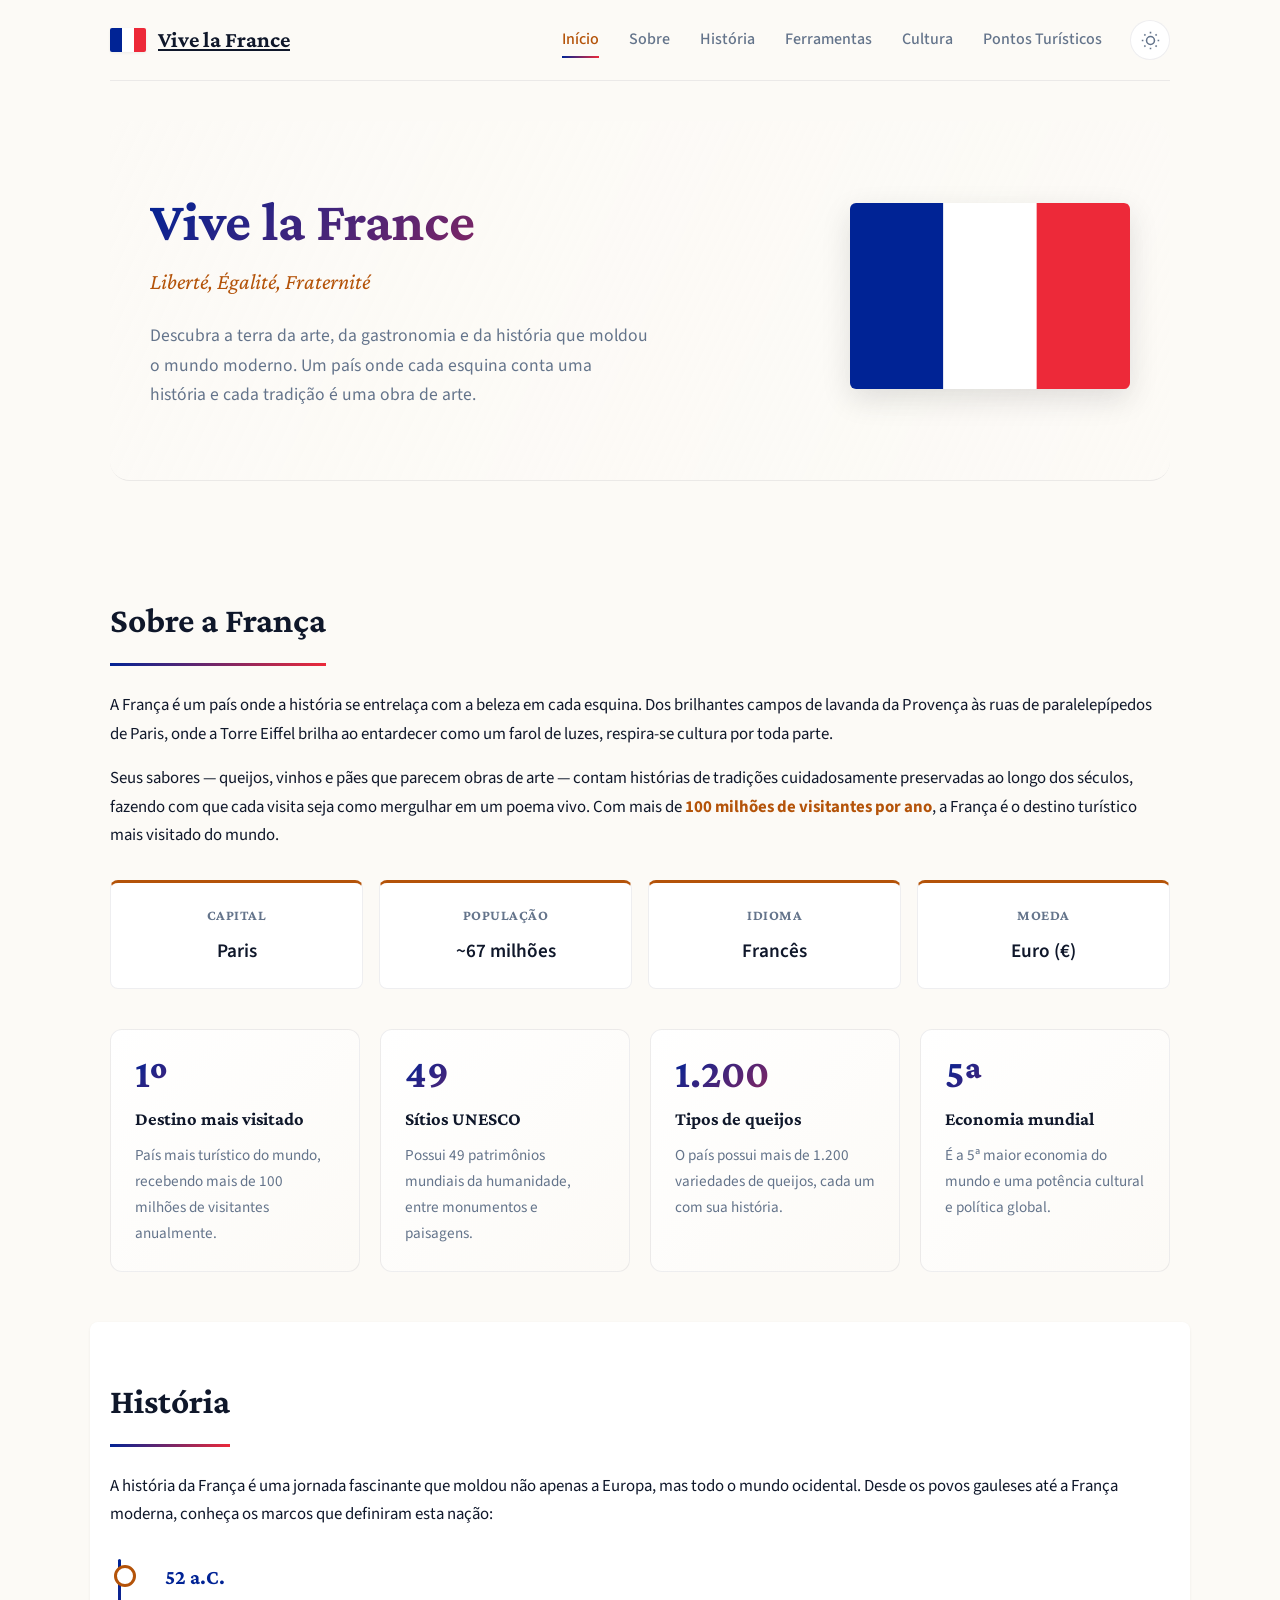
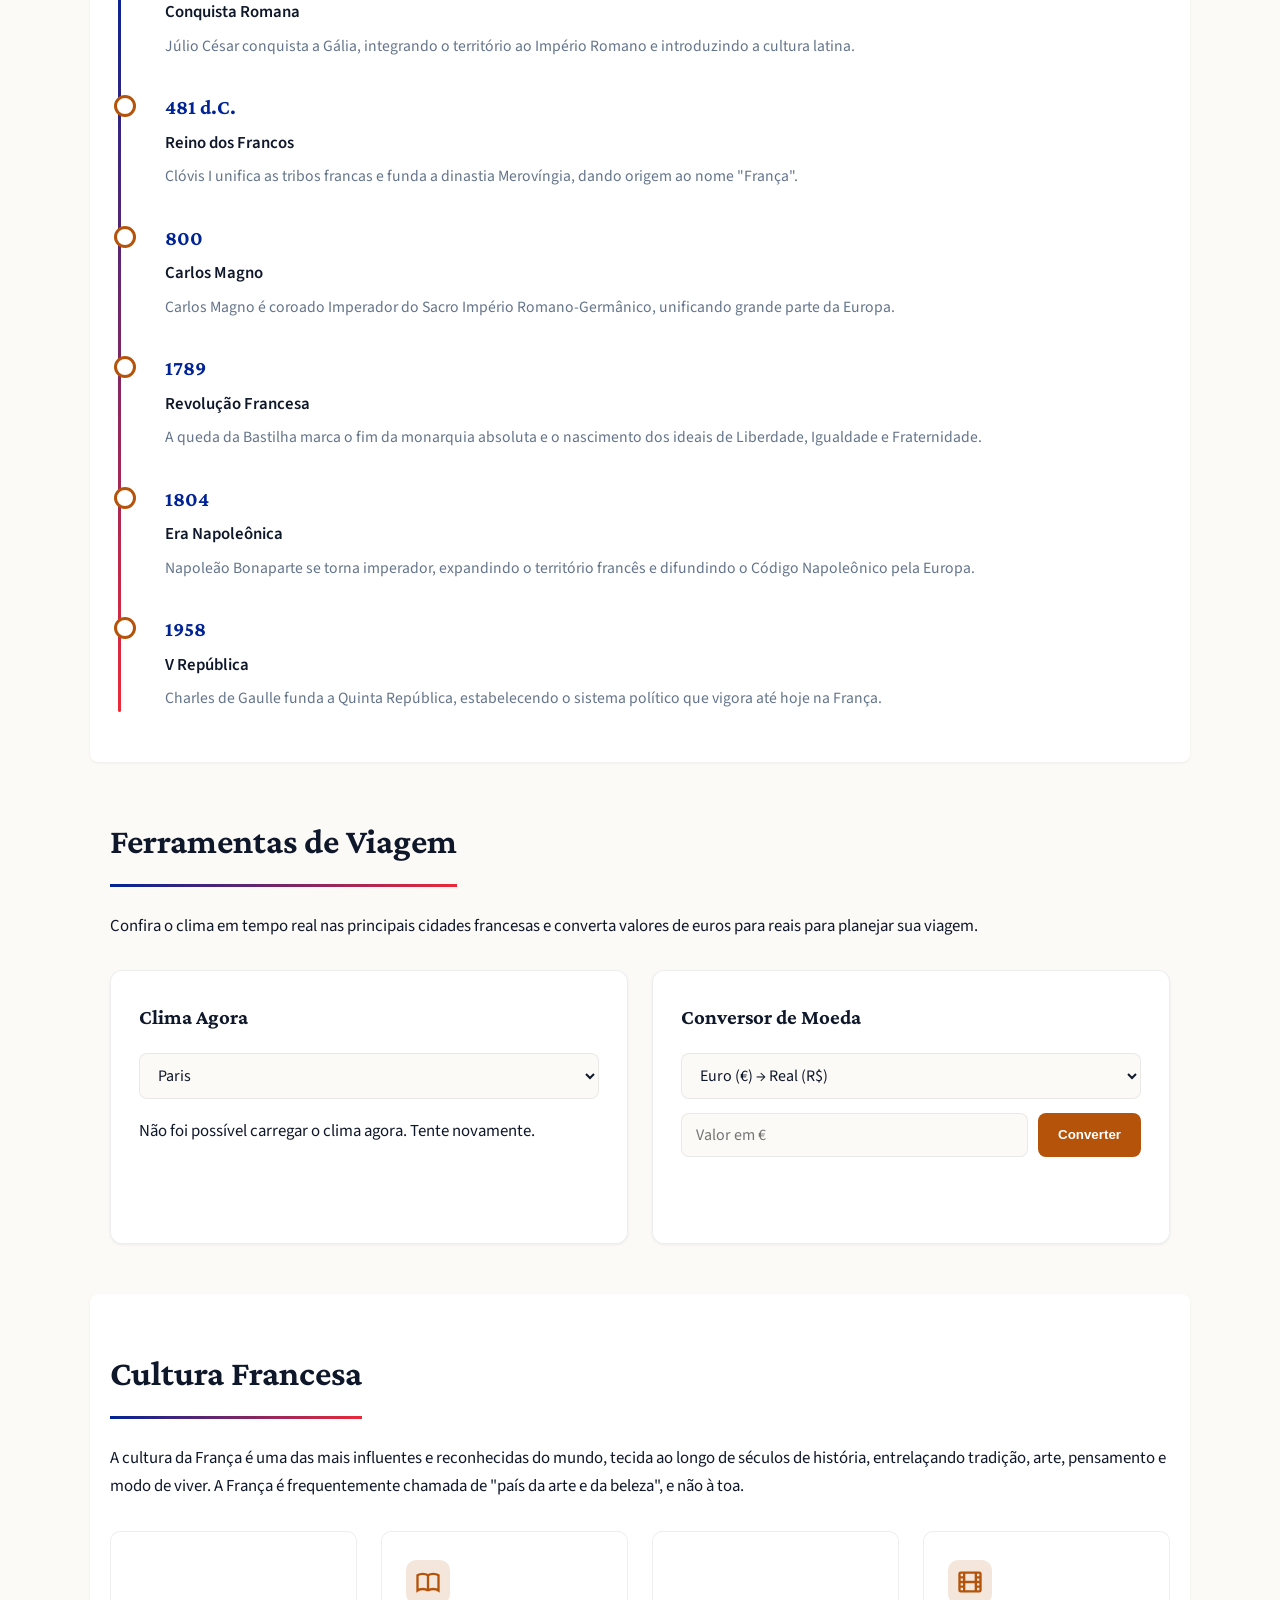
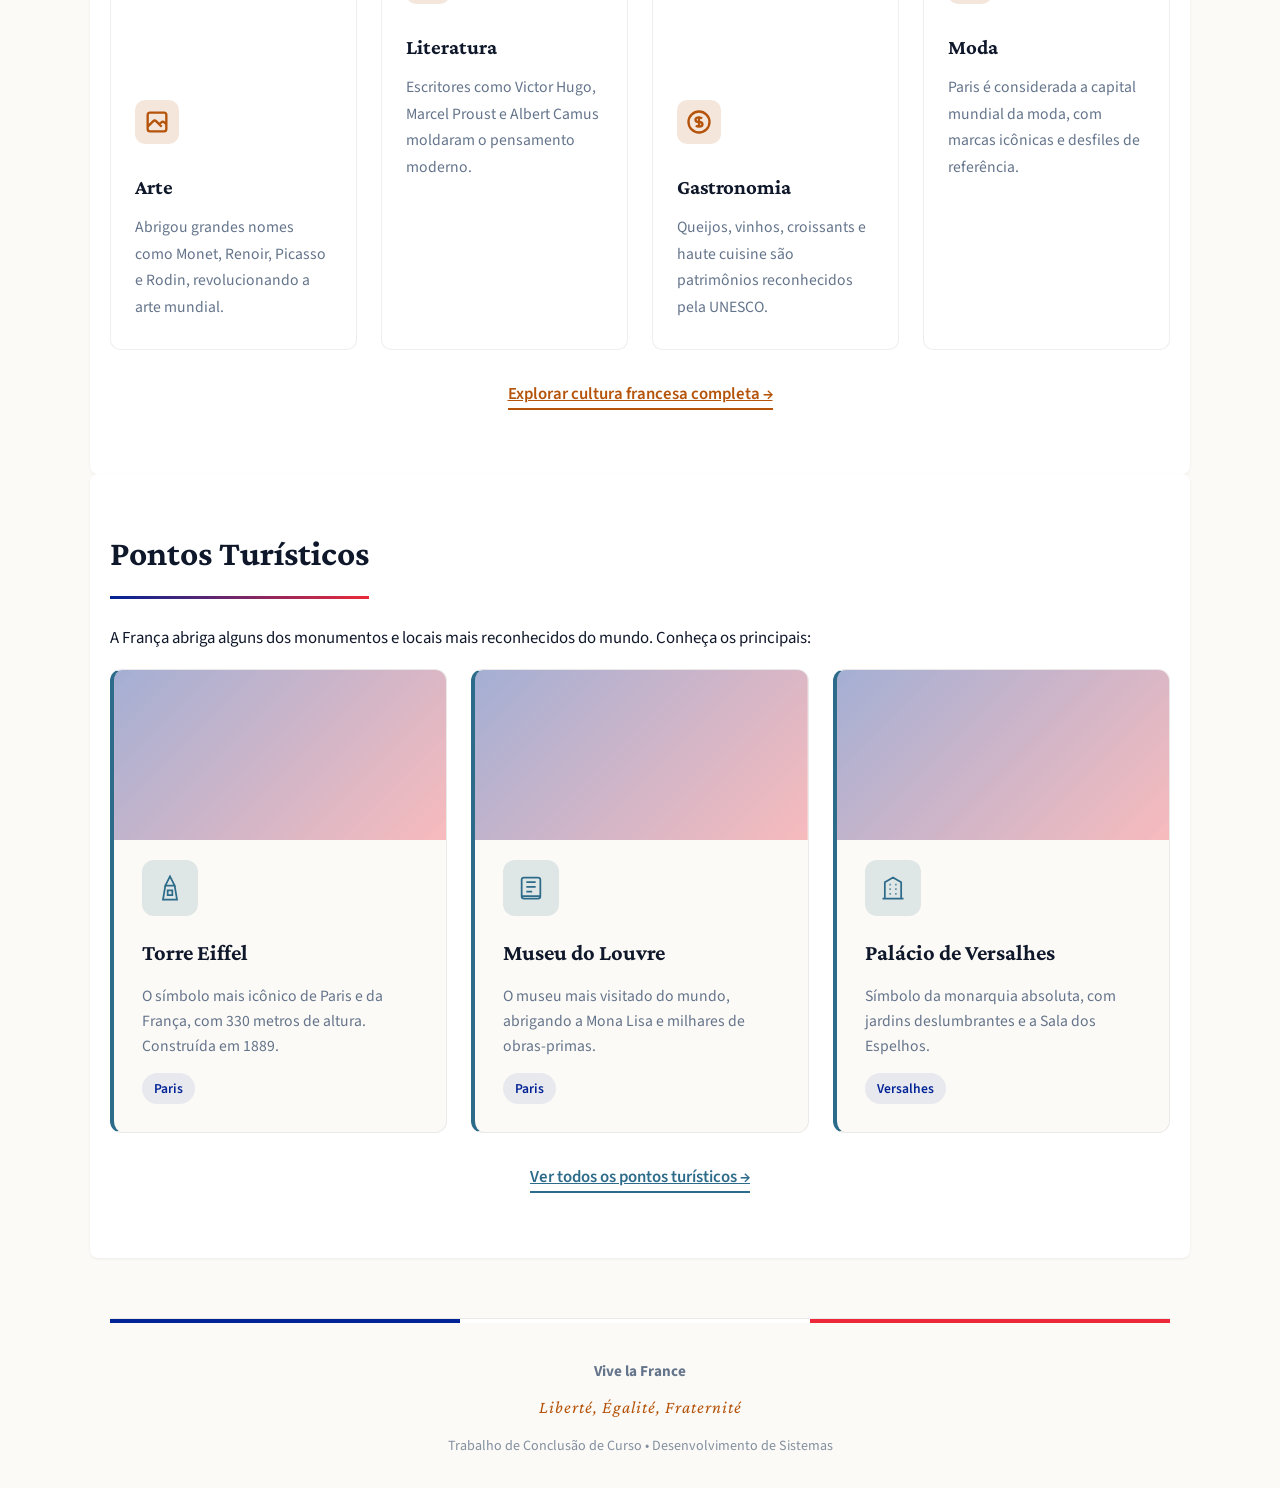
==== commit 0a889750: "Add files via upload" ====
--- a/Projeto França TCC/index.html
+++ b/Projeto França TCC/index.html
@@ -8,7 +8,15 @@
     <link rel="preconnect" href="https://fonts.googleapis.com">
     <link rel="preconnect" href="https://fonts.gstatic.com" crossorigin>
     <link href="https://fonts.googleapis.com/css2?family=Crimson+Pro:wght@400;500;600;700&family=Source+Sans+3:wght@400;500;600&display=swap" rel="stylesheet">
-    <link rel="stylesheet" href="index.css?v=2">
+    <link rel="stylesheet" href="index.css?v=3">
+    <!-- Aplica o tema salvo (ou a preferência do sistema) antes da página renderizar, evitando "flash" -->
+    <script>
+        (function () {
+            var saved = localStorage.getItem('vlf-theme');
+            var theme = saved || (window.matchMedia('(prefers-color-scheme: dark)').matches ? 'dark' : 'light');
+            document.documentElement.setAttribute('data-theme', theme);
+        })();
+    </script>
 </head>
 <body>
     <div class="container">
@@ -22,18 +30,34 @@
                 </svg>
                 <span>Vive la France</span>
             </a>
-            <ul class="nav-menu">
-                <li><a href="index.html" class="ativo">Início</a></li>
-                <li><a href="#sobre">Sobre</a></li>
-                <li><a href="#historia">História</a></li>
-                <li><a href="#ferramentas">Ferramentas</a></li>
-                <li><a href="project.html">Cultura</a></li>
-                <li><a href="contact.html">Pontos Turísticos</a></li>
-            </ul>
+            <div class="nav-right">
+                <ul class="nav-menu">
+                    <li><a href="index.html" class="ativo">Início</a></li>
+                    <li><a href="#sobre">Sobre</a></li>
+                    <li><a href="#historia">História</a></li>
+                    <li><a href="#ferramentas">Ferramentas</a></li>
+                    <li><a href="project.html">Cultura</a></li>
+                    <li><a href="contact.html">Pontos Turísticos</a></li>
+                </ul>
+                <button id="theme-toggle" class="theme-toggle" type="button" aria-label="Alternar modo escuro">
+                    <svg class="icon-sun" viewBox="0 0 24 24" fill="none" stroke="currentColor" stroke-width="2" aria-hidden="true">
+                        <circle cx="12" cy="12" r="5"/>
+                        <path d="M12 1v2M12 21v2M4.22 4.22l1.42 1.42M18.36 18.36l1.42 1.42M1 12h2M21 12h2M4.22 19.78l1.42-1.42M18.36 5.64l1.42-1.42"/>
+                    </svg>
+                    <svg class="icon-moon" viewBox="0 0 24 24" fill="none" stroke="currentColor" stroke-width="2" aria-hidden="true">
+                        <path d="M21 12.79A9 9 0 1111.21 3 7 7 0 0021 12.79z"/>
+                    </svg>
+                </button>
+            </div>
         </nav>
 
         <!-- Cabeçalho / Hero -->
         <header class="hero">
+            <!-- Carrossel de imagens de fundo, alternando automaticamente -->
+            <div class="hero-bg-carousel" aria-hidden="true">
+                <div class="hero-bg-slide active" style="background-image: url('img/hero-eiffel.webp');"></div>
+                <div class="hero-bg-slide" style="background-image: url('img/hero-lyon.webp');"></div>
+            </div>
             <div class="hero-content">
                 <h1>Vive la France</h1>
                 <p class="hero-subtitle">Liberté, Égalité, Fraternité</p>
@@ -172,7 +196,11 @@
                             </div>
                         </div>
                         <div class="tool-card">
-                            <h3>Conversor Euro → Real</h3>
+                            <h3>Conversor de Moeda</h3>
+                            <select id="conversor-direcao">
+                                <option value="EUR_BRL">Euro (€) → Real (R$)</option>
+                                <option value="BRL_EUR">Real (R$) → Euro (€)</option>
+                            </select>
                             <div class="conversor-input-wrapper">
                                 <input type="number" id="valor-euro" placeholder="Valor em €" min="0" step="0.01">
                                 <button id="converter-btn">Converter</button>
@@ -192,6 +220,7 @@
                     </p>
                     <div class="culture-grid">
                         <div class="culture-item">
+                            <div class="culture-item-image" style="background-image: url('https://commons.wikimedia.org/wiki/Special:FilePath/Claude%20Monet%2C%20Impression%2C%20soleil%20levant.jpg?width=500');"></div>
                             <svg class="culture-icon" viewBox="0 0 24 24" fill="none" stroke="currentColor" stroke-width="2" aria-hidden="true">
                                 <path d="M4 16l4.586-4.586a2 2 0 012.828 0L16 16m-2-2l1.586-1.586a2 2 0 012.828 0L20 14m-6-6h.01M6 20h12a2 2 0 002-2V6a2 2 0 00-2-2H6a2 2 0 00-2 2v12a2 2 0 002 2z"/>
                             </svg>
@@ -206,6 +235,7 @@
                             <p>Escritores como Victor Hugo, Marcel Proust e Albert Camus moldaram o pensamento moderno.</p>
                         </div>
                         <div class="culture-item">
+                            <div class="culture-item-image" style="background-image: url('img/vinhos.jpg');"></div>
                             <svg class="culture-icon" viewBox="0 0 24 24" fill="none" stroke="currentColor" stroke-width="2" aria-hidden="true">
                                 <path d="M12 8c-1.657 0-3 .895-3 2s1.343 2 3 2 3 .895 3 2-1.343 2-3 2m0-8c1.11 0 2.08.402 2.599 1M12 8V7m0 1v8m0 0v1m0-1c-1.11 0-2.08-.402-2.599-1M21 12a9 9 0 11-18 0 9 9 0 0118 0z"/>
                             </svg>
@@ -237,6 +267,7 @@
                     </p>
                     <div class="turismo-cards">
                         <div class="turismo-card">
+                            <div class="turismo-card-image" style="background-image: linear-gradient(135deg, rgba(0,35,149,.35), rgba(237,41,57,.3)), url('img/hero-eiffel.webp');"></div>
                             <div class="turismo-card-icon">
                                 <svg viewBox="0 0 24 24" fill="none" stroke="currentColor" stroke-width="1.5" aria-hidden="true">
                                     <path d="M12 2L8 10h8L12 2zM8 10l-2 12h12l-2-12H8zM10 14h4v4h-4v-4z"/>
@@ -247,6 +278,7 @@
                             <span class="turismo-local">Paris</span>
                         </div>
                         <div class="turismo-card">
+                            <div class="turismo-card-image" style="background-image: linear-gradient(135deg, rgba(0,35,149,.35), rgba(237,41,57,.3)), url('https://commons.wikimedia.org/wiki/Special:FilePath/Louvre_Museum_Wikimedia_Commons.jpg?width=500');"></div>
                             <div class="turismo-card-icon">
                                 <svg viewBox="0 0 24 24" fill="none" stroke="currentColor" stroke-width="1.5" aria-hidden="true">
                                     <path d="M4 19V5a2 2 0 012-2h12a2 2 0 012 2v14M4 19h16M4 19a2 2 0 002 2h12a2 2 0 002-2M8 7h8M8 11h8M8 15h5"/>
@@ -257,6 +289,7 @@
                             <span class="turismo-local">Paris</span>
                         </div>
                         <div class="turismo-card">
+                            <div class="turismo-card-image" style="background-image: linear-gradient(135deg, rgba(0,35,149,.35), rgba(237,41,57,.3)), url('https://commons.wikimedia.org/wiki/Special:FilePath/Versailles_Palace.jpg?width=500');"></div>
                             <div class="turismo-card-icon">
                                 <svg viewBox="0 0 24 24" fill="none" stroke="currentColor" stroke-width="1.5" aria-hidden="true">
                                     <path d="M3 21h18M5 21V7l7-4 7 4v14M9 9h1M9 13h1M9 17h1M14 9h1M14 13h1M14 17h1"/>
@@ -286,6 +319,6 @@
         </footer>
     </div>
 
-    <script src="script.js?v=2"></script>
+    <script src="script.js?v=3"></script>
 </body>
 </html>
--- a/Projeto França TCC/index.css
+++ b/Projeto França TCC/index.css
@@ -1,908 +1,1126 @@
-/* ============================================
-   Vive la France - Estilos principais
-   Arquétipo: Magazine / Showcase
-   Categoria: History / Culture
-   ============================================ */
-
-/* Paleta de cores - History/Culture com toques da bandeira francesa */
-:root {
-    --bg: #fcfaf6;
-    --card: #ffffff;
-    --text: #0f172a;
-    --muted: #64748b;
-    --accent: #b45309;
-    --accent-soft: rgba(180, 83, 9, 0.14);
-    --accent2: #2d6b8a;
-    --accent2-soft: rgba(45, 107, 138, 0.14);
-    --border: rgba(15, 23, 42, 0.07);
-    --france-blue: #002395;
-    --france-blue-soft: rgba(0, 35, 149, 0.08);
-    --france-red: #ED2939;
-    --france-red-soft: rgba(237, 41, 57, 0.08);
-    --shadow-sm: 0 1px 3px rgba(0, 0, 0, 0.06);
-    --shadow-md: 0 4px 15px rgba(0, 0, 0, 0.08);
-    --shadow-lg: 0 10px 30px rgba(0, 0, 0, 0.12);
-}
-
-* {
-    margin: 0;
-    padding: 0;
-    box-sizing: border-box;
-}
-
-html {
-    scroll-behavior: smooth;
-}
-
-body {
-    font-family: 'Source Sans 3', Arial, sans-serif;
-    background-color: var(--bg);
-    color: var(--text);
-    line-height: 1.7;
-    overflow-x: hidden;
-}
-
-.container {
-    max-width: 1100px;
-    margin: 0 auto;
-    padding: 0 20px;
-}
-
-/* ============================================
-   Navegação
-   ============================================ */
-.navbar {
-    display: flex;
-    justify-content: space-between;
-    align-items: center;
-    padding: 20px 0;
-    border-bottom: 1px solid var(--border);
-    margin-bottom: 40px;
-    position: sticky;
-    top: 0;
-    background-color: rgba(252, 250, 246, 0.95);
-    backdrop-filter: blur(10px);
-    z-index: 100;
-}
-
-.nav-brand {
-    display: flex;
-    align-items: center;
-    gap: 12px;
-    font-family: 'Crimson Pro', serif;
-    font-size: 1.4rem;
-    font-weight: 700;
-    color: var(--text);
-    transition: transform 0.3s ease;
-}
-
-.nav-brand:hover {
-    transform: scale(1.02);
-}
-
-.flag-icon {
-    width: 36px;
-    height: 24px;
-    border-radius: 2px;
-    box-shadow: var(--shadow-sm);
-}
-
-.nav-menu {
-    display: flex;
-    list-style: none;
-    gap: 30px;
-    flex-wrap: wrap;
-}
-
-.nav-menu a {
-    text-decoration: none;
-    color: var(--muted);
-    font-weight: 500;
-    transition: color 0.3s ease;
-    position: relative;
-    padding-bottom: 4px;
-}
-
-.nav-menu a:hover,
-.nav-menu a.ativo {
-    color: var(--accent);
-}
-
-.nav-menu a::after {
-    content: '';
-    position: absolute;
-    bottom: -4px;
-    left: 0;
-    width: 0;
-    height: 2px;
-    background: linear-gradient(90deg, var(--france-blue), var(--france-red));
-    transition: width 0.3s ease;
-}
-
-.nav-menu a:hover::after,
-.nav-menu a.ativo::after {
-    width: 100%;
-}
-
-/* ============================================
-   Hero / Cabeçalho
-   ============================================ */
-.hero {
-    display: grid;
-    grid-template-columns: 1fr auto;
-    gap: 40px;
-    align-items: center;
-    padding: 40px 0 60px;
-    border-bottom: 1px solid var(--border);
-    margin-bottom: 60px;
-    position: relative;
-}
-
-.hero-content h1 {
-    font-family: 'Crimson Pro', serif;
-    font-size: 3.5rem;
-    font-weight: 700;
-    color: var(--text);
-    margin-bottom: 10px;
-    line-height: 1.1;
-    background: linear-gradient(135deg, var(--france-blue), var(--france-red));
-    -webkit-background-clip: text;
-    -webkit-text-fill-color: transparent;
-    background-clip: text;
-}
-
-.hero-subtitle {
-    font-family: 'Crimson Pro', serif;
-    font-size: 1.4rem;
-    font-style: italic;
-    color: var(--accent);
-    margin-bottom: 20px;
-}
-
-.hero-description {
-    font-size: 1.1rem;
-    color: var(--muted);
-    max-width: 500px;
-}
-
-.hero-flag svg {
-    width: 280px;
-    height: auto;
-    border-radius: 6px;
-    box-shadow: var(--shadow-lg);
-    transition: transform 0.5s ease;
-    animation: bandeiraOnda 4s ease-in-out infinite;
-}
-
-@keyframes bandeiraOnda {
-    0%, 100% { transform: perspective(600px) rotateY(0deg); }
-    50% { transform: perspective(600px) rotateY(5deg); }
-}
-
-/* ============================================
-   Seções
-   ============================================ */
-.section {
-    padding: 50px 0;
-    scroll-margin-top: 80px;
-}
-
-.section-alt {
-    background-color: var(--card);
-    margin: 0 -20px;
-    padding: 50px 20px;
-    border-radius: 8px;
-    box-shadow: var(--shadow-sm);
-}
-
-.section-title {
-    font-family: 'Crimson Pro', serif;
-    font-size: 2.2rem;
-    font-weight: 700;
-    color: var(--text);
-    margin-bottom: 25px;
-    padding-bottom: 12px;
-    border-bottom: 3px solid transparent;
-    border-image: linear-gradient(90deg, var(--france-blue), var(--france-red)) 1;
-    display: inline-block;
-}
-
-.section-content p {
-    margin-bottom: 16px;
-    font-size: 1.05rem;
-    color: var(--text);
-}
-
-.section-content strong {
-    color: var(--accent);
-}
-
-/* ============================================
-   Cards de informação
-   ============================================ */
-.info-cards {
-    display: grid;
-    grid-template-columns: repeat(auto-fit, minmax(180px, 1fr));
-    gap: 16px;
-    margin-top: 30px;
-}
-
-.info-card {
-    background: var(--card);
-    border: 1px solid var(--border);
-    border-radius: 8px;
-    padding: 20px;
-    text-align: center;
-    transition: transform 0.3s ease, box-shadow 0.3s ease;
-    border-top: 3px solid var(--accent);
-    position: relative;
-    overflow: hidden;
-}
-
-.info-card::before {
-    content: '';
-    position: absolute;
-    top: 0;
-    left: 0;
-    width: 100%;
-    height: 100%;
-    background: linear-gradient(135deg, var(--france-blue-soft), var(--france-red-soft));
-    opacity: 0;
-    transition: opacity 0.3s ease;
-}
-
-.info-card:hover {
-    transform: translateY(-5px);
-    box-shadow: var(--shadow-md);
-}
-
-.info-card:hover::before {
-    opacity: 1;
-}
-
-.info-card > * {
-    position: relative;
-    z-index: 1;
-}
-
-.info-card h3 {
-    font-family: 'Crimson Pro', serif;
-    font-size: 0.9rem;
-    color: var(--muted);
-    text-transform: uppercase;
-    letter-spacing: 0.5px;
-    margin-bottom: 8px;
-}
-
-.info-card p {
-    font-size: 1.2rem;
-    font-weight: 600;
-    color: var(--text);
-    margin: 0;
-}
-
-/* ============================================
-   Timeline de História
-   ============================================ */
-.timeline {
-    position: relative;
-    margin-top: 30px;
-    padding-left: 30px;
-}
-
-.timeline::before {
-    content: '';
-    position: absolute;
-    left: 8px;
-    top: 0;
-    bottom: 0;
-    width: 3px;
-    background: linear-gradient(180deg, var(--france-blue), var(--france-red));
-    border-radius: 2px;
-}
-
-.timeline-item {
-    position: relative;
-    padding-bottom: 30px;
-    padding-left: 25px;
-}
-
-.timeline-item:last-child {
-    padding-bottom: 0;
-}
-
-.timeline-item::before {
-    content: '';
-    position: absolute;
-    left: -26px;
-    top: 6px;
-    width: 16px;
-    height: 16px;
-    background: var(--card);
-    border: 3px solid var(--accent);
-    border-radius: 50%;
-    z-index: 1;
-    transition: all 0.3s ease;
-}
-
-.timeline-item:hover::before {
-    background: var(--accent);
-    transform: scale(1.2);
-}
-
-.timeline-ano {
-    font-family: 'Crimson Pro', serif;
-    font-size: 1.3rem;
-    font-weight: 700;
-    color: var(--france-blue);
-    margin-bottom: 4px;
-}
-
-.timeline-titulo {
-    font-weight: 600;
-    color: var(--text);
-    margin-bottom: 6px;
-    font-size: 1.05rem;
-}
-
-.timeline-desc {
-    color: var(--muted);
-    font-size: 0.98rem;
-}
-
-/* ============================================
-   Grid de Cultura
-   ============================================ */
-.culture-grid {
-    display: grid;
-    grid-template-columns: repeat(auto-fit, minmax(240px, 1fr));
-    gap: 24px;
-    margin-top: 30px;
-}
-
-.culture-item {
-    background: var(--card);
-    border: 1px solid var(--border);
-    border-radius: 10px;
-    padding: 28px 24px;
-    transition: transform 0.3s ease, box-shadow 0.3s ease;
-    position: relative;
-    overflow: hidden;
-}
-
-.culture-item::after {
-    content: '';
-    position: absolute;
-    top: 0;
-    left: 0;
-    width: 100%;
-    height: 4px;
-    background: linear-gradient(90deg, var(--france-blue), var(--france-red));
-    transform: scaleX(0);
-    transition: transform 0.4s ease;
-}
-
-.culture-item:hover {
-    transform: translateY(-6px);
-    box-shadow: var(--shadow-md);
-}
-
-.culture-item:hover::after {
-    transform: scaleX(1);
-}
-
-.culture-icon {
-    width: 44px;
-    height: 44px;
-    color: var(--accent);
-    margin-bottom: 16px;
-    padding: 8px;
-    background: var(--accent-soft);
-    border-radius: 10px;
-    transition: transform 0.3s ease;
-}
-
-.culture-item:hover .culture-icon {
-    transform: rotate(5deg) scale(1.1);
-}
-
-.culture-item h3 {
-    font-family: 'Crimson Pro', serif;
-    font-size: 1.3rem;
-    color: var(--text);
-    margin-bottom: 10px;
-}
-
-.culture-item p {
-    color: var(--muted);
-    font-size: 0.98rem;
-    margin: 0;
-}
-
-/* ============================================
-   Cards de Turismo
-   ============================================ */
-.turismo-intro {
-    margin-bottom: 30px;
-    font-size: 1.1rem;
-}
-
-.turismo-cards {
-    display: grid;
-    grid-template-columns: repeat(auto-fit, minmax(280px, 1fr));
-    gap: 24px;
-}
-
-.turismo-card {
-    background: var(--bg);
-    border: 1px solid var(--border);
-    border-radius: 12px;
-    padding: 28px;
-    transition: transform 0.3s ease, box-shadow 0.3s ease;
-    border-left: 4px solid var(--accent2);
-    position: relative;
-}
-
-.turismo-card:hover {
-    transform: translateY(-6px);
-    box-shadow: var(--shadow-md);
-    border-left-color: var(--france-red);
-}
-
-.turismo-card-icon {
-    width: 56px;
-    height: 56px;
-    background: var(--accent2-soft);
-    border-radius: 12px;
-    display: flex;
-    align-items: center;
-    justify-content: center;
-    margin-bottom: 18px;
-    color: var(--accent2);
-    transition: all 0.3s ease;
-}
-
-.turismo-card:hover .turismo-card-icon {
-    background: var(--france-red-soft);
-    color: var(--france-red);
-    transform: scale(1.1);
-}
-
-.turismo-card-icon svg {
-    width: 28px;
-    height: 28px;
-}
-
-.turismo-card h3 {
-    font-family: 'Crimson Pro', serif;
-    font-size: 1.4rem;
-    color: var(--text);
-    margin-bottom: 12px;
-}
-
-.turismo-card p {
-    color: var(--muted);
-    font-size: 0.98rem;
-    margin: 0;
-    line-height: 1.6;
-}
-
-.turismo-local {
-    display: inline-block;
-    margin-top: 14px;
-    padding: 4px 12px;
-    background: var(--france-blue-soft);
-    color: var(--france-blue);
-    border-radius: 20px;
-    font-size: 0.85rem;
-    font-weight: 600;
-}
-
-/* ============================================
-   Destaques / Curiosidades
-   ============================================ */
-.destaques-grid {
-    display: grid;
-    grid-template-columns: repeat(auto-fit, minmax(250px, 1fr));
-    gap: 20px;
-    margin-top: 30px;
-}
-
-.destaque-item {
-    background: linear-gradient(135deg, var(--card), var(--bg));
-    border: 1px solid var(--border);
-    border-radius: 12px;
-    padding: 24px;
-    transition: all 0.3s ease;
-}
-
-.destaque-item:hover {
-    box-shadow: var(--shadow-md);
-    transform: translateX(5px);
-}
-
-.destaque-numero {
-    font-family: 'Crimson Pro', serif;
-    font-size: 2.5rem;
-    font-weight: 700;
-    background: linear-gradient(135deg, var(--france-blue), var(--france-red));
-    -webkit-background-clip: text;
-    -webkit-text-fill-color: transparent;
-    background-clip: text;
-    line-height: 1;
-    margin-bottom: 10px;
-}
-
-.destaque-item h4 {
-    font-family: 'Crimson Pro', serif;
-    font-size: 1.15rem;
-    color: var(--text);
-    margin-bottom: 8px;
-}
-
-.destaque-item p {
-    color: var(--muted);
-    font-size: 0.95rem;
-    margin: 0;
-}
-
-/* ============================================
-   Ferramentas de Viagem (Clima + Conversor)
-   ============================================ */
-.tools-grid {
-    display: grid;
-    grid-template-columns: repeat(auto-fit, minmax(280px, 1fr));
-    gap: 24px;
-    margin-top: 30px;
-}
-
-.tool-card {
-    background: var(--card);
-    border: 1px solid var(--border);
-    border-radius: 12px;
-    padding: 28px;
-    box-shadow: var(--shadow-sm);
-}
-
-.tool-card h3 {
-    font-family: 'Crimson Pro', serif;
-    font-size: 1.3rem;
-    margin-bottom: 18px;
-    color: var(--text);
-}
-
-.tool-card select,
-.tool-card input {
-    width: 100%;
-    padding: 10px 14px;
-    border: 1px solid var(--border);
-    border-radius: 8px;
-    font-family: 'Source Sans 3', sans-serif;
-    font-size: 1rem;
-    background: var(--bg);
-    color: var(--text);
-}
-
-.conversor-input-wrapper {
-    display: flex;
-    gap: 10px;
-}
-
-.conversor-input-wrapper input {
-    flex: 1;
-}
-
-.tool-card button {
-    padding: 10px 20px;
-    background: var(--accent);
-    color: #fff;
-    border: none;
-    border-radius: 8px;
-    font-weight: 600;
-    cursor: pointer;
-    transition: background 0.3s ease;
-}
-
-.tool-card button:hover {
-    background: var(--france-blue);
-}
-
-.clima-resultado,
-.conversor-resultado {
-    margin-top: 18px;
-    min-height: 40px;
-}
-
-.clima-info {
-    display: flex;
-    align-items: center;
-    gap: 16px;
-}
-
-.clima-icone {
-    font-size: 2.5rem;
-}
-
-.clima-temp {
-    font-size: 1.6rem;
-    font-weight: 700;
-    color: var(--text);
-}
-
-.clima-desc {
-    color: var(--muted);
-    font-size: 0.95rem;
-}
-
-.clima-vento {
-    color: var(--muted);
-    font-size: 0.85rem;
-}
-
-.conversor-valor {
-    font-size: 1.2rem;
-    color: var(--text);
-}
-
-.conversor-data {
-    color: var(--muted);
-    font-size: 0.85rem;
-    margin-top: 4px;
-}
-
-.loading-text,
-.erro-text {
-    color: var(--muted);
-    font-size: 0.95rem;
-}
-
-.erro-text {
-    color: var(--france-red);
-}
-
-/* ============================================
-   Páginas internas - Navegação entre páginas
-   ============================================ */
-.page-header {
-    text-align: center;
-    padding: 40px 0 50px;
-    border-bottom: 1px solid var(--border);
-    margin-bottom: 50px;
-}
-
-.page-header h1 {
-    font-family: 'Crimson Pro', serif;
-    font-size: 2.8rem;
-    font-weight: 700;
-    margin-bottom: 12px;
-    background: linear-gradient(135deg, var(--france-blue), var(--france-red));
-    -webkit-background-clip: text;
-    -webkit-text-fill-color: transparent;
-    background-clip: text;
-}
-
-.page-header p {
-    font-size: 1.15rem;
-    color: var(--muted);
-    max-width: 600px;
-    margin: 0 auto;
-}
-
-.voltar-btn {
-    display: inline-flex;
-    align-items: center;
-    gap: 8px;
-    padding: 10px 20px;
-    background: var(--card);
-    border: 1px solid var(--border);
-    border-radius: 8px;
-    color: var(--muted);
-    text-decoration: none;
-    font-weight: 500;
-    transition: all 0.3s ease;
-    margin-bottom: 20px;
-}
-
-.voltar-btn:hover {
-    background: var(--accent-soft);
-    color: var(--accent);
-    border-color: var(--accent);
-    transform: translateX(-3px);
-}
-
-.voltar-btn svg {
-    width: 18px;
-    height: 18px;
-}
-
-/* ============================================
-   Rodapé
-   ============================================ */
-.footer {
-    margin-top: 60px;
-    padding: 40px 0 30px;
-    border-top: 1px solid var(--border);
-    text-align: center;
-    position: relative;
-}
-
-.footer::before {
-    content: '';
-    position: absolute;
-    top: 0;
-    left: 0;
-    width: 100%;
-    height: 4px;
-    background: linear-gradient(90deg, var(--france-blue), var(--france-blue) 33%, var(--card) 33%, var(--card) 66%, var(--france-red) 66%, var(--france-red) 100%);
-}
-
-.footer-content p {
-    color: var(--muted);
-    font-size: 0.95rem;
-}
-
-.footer-motto {
-    font-family: 'Crimson Pro', serif;
-    font-style: italic;
-    color: var(--accent) !important;
-    margin-top: 8px;
-    font-size: 1.1rem !important;
-    letter-spacing: 1px;
-}
-
-.footer-tcc {
-    margin-top: 12px;
-    font-size: 0.88rem !important;
-    opacity: 0.8;
-}
-
-/* ============================================
-   Animações de entrada
-   ============================================ */
-@keyframes fadeInUp {
-    from {
-        opacity: 0;
-        transform: translateY(25px);
-    }
-    to {
-        opacity: 1;
-        transform: translateY(0);
-    }
-}
-
-.section,
-.hero,
-.navbar,
-.footer {
-    animation: fadeInUp 0.7s ease forwards;
-}
-
-.timeline-item,
-.culture-item,
-.turismo-card,
-.info-card,
-.destaque-item {
-    animation: fadeInUp 0.6s ease forwards;
-    opacity: 0;
-}
-
-.timeline-item:nth-child(1) { animation-delay: 0.1s; }
-.timeline-item:nth-child(2) { animation-delay: 0.2s; }
-.timeline-item:nth-child(3) { animation-delay: 0.3s; }
-.timeline-item:nth-child(4) { animation-delay: 0.4s; }
-.timeline-item:nth-child(5) { animation-delay: 0.5s; }
-
-.culture-item:nth-child(1),
-.turismo-card:nth-child(1),
-.info-card:nth-child(1),
-.destaque-item:nth-child(1) { animation-delay: 0.1s; }
-.culture-item:nth-child(2),
-.turismo-card:nth-child(2),
-.info-card:nth-child(2),
-.destaque-item:nth-child(2) { animation-delay: 0.2s; }
-.culture-item:nth-child(3),
-.turismo-card:nth-child(3),
-.info-card:nth-child(3),
-.destaque-item:nth-child(3) { animation-delay: 0.3s; }
-.culture-item:nth-child(4),
-.turismo-card:nth-child(4),
-.info-card:nth-child(4),
-.destaque-item:nth-child(4) { animation-delay: 0.4s; }
-.turismo-card:nth-child(5),
-.destaque-item:nth-child(5) { animation-delay: 0.5s; }
-.turismo-card:nth-child(6),
-.destaque-item:nth-child(6) { animation-delay: 0.6s; }
-
-/* ============================================
-   Responsividade
-   ============================================ */
-@media (max-width: 768px) {
-    .navbar {
-        flex-direction: column;
-        gap: 16px;
-        padding: 15px 0;
-    }
-    
-    .nav-menu {
-        gap: 20px;
-        flex-wrap: wrap;
-        justify-content: center;
-    }
-    
-    .hero {
-        grid-template-columns: 1fr;
-        text-align: center;
-        gap: 30px;
-    }
-    
-    .hero-content h1 {
-        font-size: 2.5rem;
-    }
-    
-    .hero-description {
-        margin: 0 auto;
-    }
-    
-    .hero-flag {
-        display: flex;
-        justify-content: center;
-    }
-    
-    .hero-flag svg {
-        width: 220px;
-    }
-    
-    .section-title {
-        font-size: 1.8rem;
-    }
-    
-    .info-cards {
-        grid-template-columns: repeat(2, 1fr);
-    }
-    
-    .page-header h1 {
-        font-size: 2.2rem;
-    }
-    
-    .timeline {
-        padding-left: 20px;
-    }
-
-    .conversor-input-wrapper {
-        flex-direction: column;
-    }
-}
-
-@media (max-width: 480px) {
-    .hero-content h1 {
-        font-size: 2rem;
-    }
-    
-    .hero-subtitle {
-        font-size: 1.15rem;
-    }
-    
-    .info-cards {
-        grid-template-columns: 1fr;
-    }
-    
-    .culture-grid,
-    .turismo-cards,
-    .destaques-grid,
-    .tools-grid {
-        grid-template-columns: 1fr;
-    }
-    
-    .section-title {
-        font-size: 1.6rem;
-    }
-    
-    .page-header h1 {
-        font-size: 1.9rem;
-    }
-    
-    .nav-menu {
-        gap: 15px;
-        font-size: 0.95rem;
-    }
+/* ============================================
+   Vive la France - Estilos principais
+   Arquétipo: Magazine / Showcase
+   Categoria: History / Culture
+   ============================================ */
+
+/* Paleta de cores - History/Culture com toques da bandeira francesa */
+:root {
+    --bg: #fcfaf6;
+    --card: #ffffff;
+    --text: #0f172a;
+    --muted: #64748b;
+    --accent: #b45309;
+    --accent-soft: rgba(180, 83, 9, 0.14);
+    --accent2: #2d6b8a;
+    --accent2-soft: rgba(45, 107, 138, 0.14);
+    --border: rgba(15, 23, 42, 0.07);
+    --france-blue: #002395;
+    --france-blue-soft: rgba(0, 35, 149, 0.08);
+    --france-red: #ED2939;
+    --france-red-soft: rgba(237, 41, 57, 0.08);
+    --shadow-sm: 0 1px 3px rgba(0, 0, 0, 0.06);
+    --shadow-md: 0 4px 15px rgba(0, 0, 0, 0.08);
+    --shadow-lg: 0 10px 30px rgba(0, 0, 0, 0.12);
+    --navbar-bg: rgba(252, 250, 246, 0.95);
+    color-scheme: light;
+}
+
+/* ============================================
+   Modo escuro - via preferência do sistema (automático)
+   ou escolha manual (atributo data-theme no <html>)
+   ============================================ */
+@media (prefers-color-scheme: dark) {
+    :root:not([data-theme="light"]) {
+        --bg: #12151b;
+        --card: #1b1f27;
+        --text: #f1f3f8;
+        --muted: #9aa5b6;
+        --accent: #e2984f;
+        --accent-soft: rgba(226, 152, 79, 0.16);
+        --accent2: #6fb3d8;
+        --accent2-soft: rgba(111, 179, 216, 0.16);
+        --border: rgba(255, 255, 255, 0.09);
+        --france-blue: #6a8bef;
+        --france-blue-soft: rgba(106, 139, 239, 0.14);
+        --france-red: #ff6b7a;
+        --france-red-soft: rgba(255, 107, 122, 0.14);
+        --shadow-sm: 0 1px 3px rgba(0, 0, 0, 0.4);
+        --shadow-md: 0 4px 18px rgba(0, 0, 0, 0.5);
+        --shadow-lg: 0 12px 32px rgba(0, 0, 0, 0.6);
+        --navbar-bg: rgba(18, 21, 27, 0.95);
+        color-scheme: dark;
+    }
+}
+
+:root[data-theme="dark"] {
+    --bg: #12151b;
+    --card: #1b1f27;
+    --text: #f1f3f8;
+    --muted: #9aa5b6;
+    --accent: #e2984f;
+    --accent-soft: rgba(226, 152, 79, 0.16);
+    --accent2: #6fb3d8;
+    --accent2-soft: rgba(111, 179, 216, 0.16);
+    --border: rgba(255, 255, 255, 0.09);
+    --france-blue: #6a8bef;
+    --france-blue-soft: rgba(106, 139, 239, 0.14);
+    --france-red: #ff6b7a;
+    --france-red-soft: rgba(255, 107, 122, 0.14);
+    --shadow-sm: 0 1px 3px rgba(0, 0, 0, 0.4);
+    --shadow-md: 0 4px 18px rgba(0, 0, 0, 0.5);
+    --shadow-lg: 0 12px 32px rgba(0, 0, 0, 0.6);
+    --navbar-bg: rgba(18, 21, 27, 0.95);
+    color-scheme: dark;
+}
+
+* {
+    margin: 0;
+    padding: 0;
+    box-sizing: border-box;
+}
+
+html {
+    scroll-behavior: smooth;
+}
+
+body {
+    font-family: 'Source Sans 3', Arial, sans-serif;
+    background-color: var(--bg);
+    color: var(--text);
+    line-height: 1.7;
+    overflow-x: hidden;
+    transition: background-color 0.4s ease, color 0.4s ease;
+}
+
+.container {
+    max-width: 1100px;
+    margin: 0 auto;
+    padding: 0 20px;
+}
+
+/* ============================================
+   Navegação
+   ============================================ */
+.navbar {
+    display: flex;
+    justify-content: space-between;
+    align-items: center;
+    padding: 20px 0;
+    border-bottom: 1px solid var(--border);
+    margin-bottom: 40px;
+    position: sticky;
+    top: 0;
+    background-color: var(--navbar-bg);
+    backdrop-filter: blur(10px);
+    z-index: 100;
+    transition: background-color 0.4s ease;
+}
+
+.nav-brand {
+    display: flex;
+    align-items: center;
+    gap: 12px;
+    font-family: 'Crimson Pro', serif;
+    font-size: 1.4rem;
+    font-weight: 700;
+    color: var(--text);
+    transition: transform 0.3s ease;
+}
+
+.nav-brand:hover {
+    transform: scale(1.02);
+}
+
+.flag-icon {
+    width: 36px;
+    height: 24px;
+    border-radius: 2px;
+    box-shadow: var(--shadow-sm);
+}
+
+.nav-right {
+    display: flex;
+    align-items: center;
+    gap: 28px;
+    flex-wrap: wrap;
+    justify-content: flex-end;
+}
+
+.nav-menu {
+    display: flex;
+    list-style: none;
+    gap: 30px;
+    flex-wrap: wrap;
+}
+
+.nav-menu a {
+    text-decoration: none;
+    color: var(--muted);
+    font-weight: 500;
+    transition: color 0.3s ease;
+    position: relative;
+    padding-bottom: 4px;
+}
+
+.nav-menu a:hover,
+.nav-menu a.ativo {
+    color: var(--accent);
+}
+
+.nav-menu a::after {
+    content: '';
+    position: absolute;
+    bottom: -4px;
+    left: 0;
+    width: 0;
+    height: 2px;
+    background: linear-gradient(90deg, var(--france-blue), var(--france-red));
+    transition: width 0.3s ease;
+}
+
+.nav-menu a:hover::after,
+.nav-menu a.ativo::after {
+    width: 100%;
+}
+
+/* Botão de alternância claro/escuro */
+.theme-toggle {
+    display: flex;
+    align-items: center;
+    justify-content: center;
+    width: 40px;
+    height: 40px;
+    flex-shrink: 0;
+    border-radius: 50%;
+    border: 1px solid var(--border);
+    background: var(--card);
+    color: var(--muted);
+    cursor: pointer;
+    transition: color 0.3s ease, border-color 0.3s ease, transform 0.4s ease, background 0.3s ease;
+}
+
+.theme-toggle:hover {
+    color: var(--accent);
+    border-color: var(--accent);
+    transform: rotate(15deg);
+}
+
+.theme-toggle svg {
+    width: 19px;
+    height: 19px;
+}
+
+.theme-toggle .icon-moon {
+    display: none;
+}
+
+:root[data-theme="dark"] .theme-toggle .icon-sun {
+    display: none;
+}
+
+:root[data-theme="dark"] .theme-toggle .icon-moon {
+    display: block;
+}
+
+@media (prefers-color-scheme: dark) {
+    :root:not([data-theme="light"]) .theme-toggle .icon-sun {
+        display: none;
+    }
+    :root:not([data-theme="light"]) .theme-toggle .icon-moon {
+        display: block;
+    }
+}
+
+/* ============================================
+   Hero / Cabeçalho
+   ============================================ */
+.hero {
+    position: relative;
+    display: grid;
+    grid-template-columns: 1fr auto;
+    gap: 40px;
+    align-items: center;
+    padding: 70px 40px;
+    border-bottom: 1px solid var(--border);
+    margin-bottom: 60px;
+    border-radius: 20px;
+    overflow: hidden;
+    isolation: isolate;
+}
+
+/* Carrossel de imagens de fundo do hero */
+.hero-bg-carousel {
+    position: absolute;
+    inset: 0;
+    z-index: -2;
+}
+
+.hero-bg-slide {
+    position: absolute;
+    inset: 0;
+    background-size: cover;
+    background-position: center;
+    opacity: 0;
+    transition: opacity 2s ease;
+}
+
+.hero-bg-slide.active {
+    opacity: 1;
+}
+
+.hero-bg-carousel::after {
+    content: '';
+    position: absolute;
+    inset: 0;
+    z-index: -1;
+    background: linear-gradient(115deg, var(--bg) 0%, rgba(252, 250, 246, 0.86) 40%, rgba(252, 250, 246, 0.55) 100%);
+    transition: background 0.4s ease;
+}
+
+:root[data-theme="dark"] .hero-bg-carousel::after {
+    background: linear-gradient(115deg, var(--bg) 0%, rgba(18, 21, 27, 0.88) 40%, rgba(18, 21, 27, 0.6) 100%);
+}
+
+@media (prefers-color-scheme: dark) {
+    :root:not([data-theme="light"]) .hero-bg-carousel::after {
+        background: linear-gradient(115deg, var(--bg) 0%, rgba(18, 21, 27, 0.88) 40%, rgba(18, 21, 27, 0.6) 100%);
+    }
+}
+
+.hero-content h1 {
+    font-family: 'Crimson Pro', serif;
+    font-size: 3.5rem;
+    font-weight: 700;
+    color: var(--text);
+    margin-bottom: 10px;
+    line-height: 1.1;
+    background: linear-gradient(135deg, var(--france-blue), var(--france-red));
+    -webkit-background-clip: text;
+    -webkit-text-fill-color: transparent;
+    background-clip: text;
+}
+
+.hero-subtitle {
+    font-family: 'Crimson Pro', serif;
+    font-size: 1.4rem;
+    font-style: italic;
+    color: var(--accent);
+    margin-bottom: 20px;
+}
+
+.hero-description {
+    font-size: 1.1rem;
+    color: var(--muted);
+    max-width: 500px;
+}
+
+.hero-flag svg {
+    width: 280px;
+    height: auto;
+    border-radius: 6px;
+    box-shadow: var(--shadow-lg);
+    transition: transform 0.5s ease;
+    animation: bandeiraOnda 4s ease-in-out infinite;
+}
+
+@keyframes bandeiraOnda {
+    0%, 100% { transform: perspective(600px) rotateY(0deg); }
+    50% { transform: perspective(600px) rotateY(5deg); }
+}
+
+/* ============================================
+   Seções
+   ============================================ */
+.section {
+    padding: 50px 0;
+    scroll-margin-top: 80px;
+}
+
+.section-alt {
+    background-color: var(--card);
+    margin: 0 -20px;
+    padding: 50px 20px;
+    border-radius: 8px;
+    box-shadow: var(--shadow-sm);
+    transition: background-color 0.4s ease;
+}
+
+.section-title {
+    font-family: 'Crimson Pro', serif;
+    font-size: 2.2rem;
+    font-weight: 700;
+    color: var(--text);
+    margin-bottom: 25px;
+    padding-bottom: 12px;
+    border-bottom: 3px solid transparent;
+    border-image: linear-gradient(90deg, var(--france-blue), var(--france-red)) 1;
+    display: inline-block;
+}
+
+.section-content p {
+    margin-bottom: 16px;
+    font-size: 1.05rem;
+    color: var(--text);
+}
+
+.section-content strong {
+    color: var(--accent);
+}
+
+/* ============================================
+   Cards de informação
+   ============================================ */
+.info-cards {
+    display: grid;
+    grid-template-columns: repeat(auto-fit, minmax(180px, 1fr));
+    gap: 16px;
+    margin-top: 30px;
+}
+
+.info-card {
+    background: var(--card);
+    border: 1px solid var(--border);
+    border-radius: 8px;
+    padding: 20px;
+    text-align: center;
+    transition: transform 0.3s ease, box-shadow 0.3s ease, background-color 0.4s ease;
+    border-top: 3px solid var(--accent);
+    position: relative;
+    overflow: hidden;
+}
+
+.info-card::before {
+    content: '';
+    position: absolute;
+    top: 0;
+    left: 0;
+    width: 100%;
+    height: 100%;
+    background: linear-gradient(135deg, var(--france-blue-soft), var(--france-red-soft));
+    opacity: 0;
+    transition: opacity 0.3s ease;
+}
+
+.info-card:hover {
+    transform: translateY(-5px);
+    box-shadow: var(--shadow-md);
+}
+
+.info-card:hover::before {
+    opacity: 1;
+}
+
+.info-card > * {
+    position: relative;
+    z-index: 1;
+}
+
+.info-card h3 {
+    font-family: 'Crimson Pro', serif;
+    font-size: 0.9rem;
+    color: var(--muted);
+    text-transform: uppercase;
+    letter-spacing: 0.5px;
+    margin-bottom: 8px;
+}
+
+.info-card p {
+    font-size: 1.2rem;
+    font-weight: 600;
+    color: var(--text);
+    margin: 0;
+}
+
+/* ============================================
+   Timeline de História
+   ============================================ */
+.timeline {
+    position: relative;
+    margin-top: 30px;
+    padding-left: 30px;
+}
+
+.timeline::before {
+    content: '';
+    position: absolute;
+    left: 8px;
+    top: 0;
+    bottom: 0;
+    width: 3px;
+    background: linear-gradient(180deg, var(--france-blue), var(--france-red));
+    border-radius: 2px;
+}
+
+.timeline-item {
+    position: relative;
+    padding-bottom: 30px;
+    padding-left: 25px;
+}
+
+.timeline-item:last-child {
+    padding-bottom: 0;
+}
+
+.timeline-item::before {
+    content: '';
+    position: absolute;
+    left: -26px;
+    top: 6px;
+    width: 16px;
+    height: 16px;
+    background: var(--card);
+    border: 3px solid var(--accent);
+    border-radius: 50%;
+    z-index: 1;
+    transition: all 0.3s ease;
+}
+
+.timeline-item:hover::before {
+    background: var(--accent);
+    transform: scale(1.2);
+}
+
+.timeline-ano {
+    font-family: 'Crimson Pro', serif;
+    font-size: 1.3rem;
+    font-weight: 700;
+    color: var(--france-blue);
+    margin-bottom: 4px;
+}
+
+.timeline-titulo {
+    font-weight: 600;
+    color: var(--text);
+    margin-bottom: 6px;
+    font-size: 1.05rem;
+}
+
+.timeline-desc {
+    color: var(--muted);
+    font-size: 0.98rem;
+}
+
+/* ============================================
+   Grid de Cultura
+   ============================================ */
+.culture-grid {
+    display: grid;
+    grid-template-columns: repeat(auto-fit, minmax(240px, 1fr));
+    gap: 24px;
+    margin-top: 30px;
+}
+
+.culture-item {
+    background: var(--card);
+    border: 1px solid var(--border);
+    border-radius: 10px;
+    padding: 28px 24px;
+    transition: transform 0.3s ease, box-shadow 0.3s ease, background-color 0.4s ease;
+    position: relative;
+    overflow: hidden;
+}
+
+.culture-item::after {
+    content: '';
+    position: absolute;
+    top: 0;
+    left: 0;
+    width: 100%;
+    height: 4px;
+    background: linear-gradient(90deg, var(--france-blue), var(--france-red));
+    transform: scaleX(0);
+    transition: transform 0.4s ease;
+    z-index: 2;
+}
+
+.culture-item:hover {
+    transform: translateY(-6px);
+    box-shadow: var(--shadow-md);
+}
+
+.culture-item:hover::after {
+    transform: scaleX(1);
+}
+
+/* Imagem no topo do card de cultura (bleed até a borda) */
+.culture-item-image {
+    height: 150px;
+    margin: -28px -24px 18px -24px;
+    background-size: cover;
+    background-position: center;
+}
+
+.culture-icon {
+    width: 44px;
+    height: 44px;
+    color: var(--accent);
+    margin-bottom: 16px;
+    padding: 8px;
+    background: var(--accent-soft);
+    border-radius: 10px;
+    transition: transform 0.3s ease;
+}
+
+.culture-item:hover .culture-icon {
+    transform: rotate(5deg) scale(1.1);
+}
+
+.culture-item h3 {
+    font-family: 'Crimson Pro', serif;
+    font-size: 1.3rem;
+    color: var(--text);
+    margin-bottom: 10px;
+}
+
+.culture-item p {
+    color: var(--muted);
+    font-size: 0.98rem;
+    margin: 0;
+}
+
+/* ============================================
+   Cards de Turismo
+   ============================================ */
+.turismo-intro {
+    margin-bottom: 30px;
+    font-size: 1.1rem;
+}
+
+.turismo-cards {
+    display: grid;
+    grid-template-columns: repeat(auto-fit, minmax(280px, 1fr));
+    gap: 24px;
+}
+
+.turismo-card {
+    background: var(--bg);
+    border: 1px solid var(--border);
+    border-radius: 12px;
+    padding: 28px;
+    transition: transform 0.3s ease, box-shadow 0.3s ease, background-color 0.4s ease;
+    border-left: 4px solid var(--accent2);
+    position: relative;
+    overflow: hidden;
+}
+
+.turismo-card:hover {
+    transform: translateY(-6px);
+    box-shadow: var(--shadow-md);
+    border-left-color: var(--france-red);
+}
+
+/* Imagem no topo do card de turismo (bleed até a borda) */
+.turismo-card-image {
+    height: 170px;
+    margin: -28px -28px 20px -28px;
+    background-size: cover;
+    background-position: center;
+}
+
+.turismo-card-icon {
+    width: 56px;
+    height: 56px;
+    background: var(--accent2-soft);
+    border-radius: 12px;
+    display: flex;
+    align-items: center;
+    justify-content: center;
+    margin-bottom: 18px;
+    color: var(--accent2);
+    transition: all 0.3s ease;
+}
+
+.turismo-card:hover .turismo-card-icon {
+    background: var(--france-red-soft);
+    color: var(--france-red);
+    transform: scale(1.1);
+}
+
+.turismo-card-icon svg {
+    width: 28px;
+    height: 28px;
+}
+
+.turismo-card h3 {
+    font-family: 'Crimson Pro', serif;
+    font-size: 1.4rem;
+    color: var(--text);
+    margin-bottom: 12px;
+}
+
+.turismo-card p {
+    color: var(--muted);
+    font-size: 0.98rem;
+    margin: 0;
+    line-height: 1.6;
+}
+
+.turismo-local {
+    display: inline-block;
+    margin-top: 14px;
+    padding: 4px 12px;
+    background: var(--france-blue-soft);
+    color: var(--france-blue);
+    border-radius: 20px;
+    font-size: 0.85rem;
+    font-weight: 600;
+}
+
+/* ============================================
+   Destaques / Curiosidades
+   ============================================ */
+.destaques-grid {
+    display: grid;
+    grid-template-columns: repeat(auto-fit, minmax(250px, 1fr));
+    gap: 20px;
+    margin-top: 30px;
+}
+
+.destaque-item {
+    background: linear-gradient(135deg, var(--card), var(--bg));
+    border: 1px solid var(--border);
+    border-radius: 12px;
+    padding: 24px;
+    transition: all 0.3s ease;
+}
+
+.destaque-item:hover {
+    box-shadow: var(--shadow-md);
+    transform: translateX(5px);
+}
+
+.destaque-numero {
+    font-family: 'Crimson Pro', serif;
+    font-size: 2.5rem;
+    font-weight: 700;
+    background: linear-gradient(135deg, var(--france-blue), var(--france-red));
+    -webkit-background-clip: text;
+    -webkit-text-fill-color: transparent;
+    background-clip: text;
+    line-height: 1;
+    margin-bottom: 10px;
+}
+
+.destaque-item h4 {
+    font-family: 'Crimson Pro', serif;
+    font-size: 1.15rem;
+    color: var(--text);
+    margin-bottom: 8px;
+}
+
+.destaque-item p {
+    color: var(--muted);
+    font-size: 0.95rem;
+    margin: 0;
+}
+
+/* ============================================
+   Ferramentas de Viagem (Clima + Conversor)
+   ============================================ */
+.tools-grid {
+    display: grid;
+    grid-template-columns: repeat(auto-fit, minmax(280px, 1fr));
+    gap: 24px;
+    margin-top: 30px;
+}
+
+.tool-card {
+    background: var(--card);
+    border: 1px solid var(--border);
+    border-radius: 12px;
+    padding: 28px;
+    box-shadow: var(--shadow-sm);
+    transition: background-color 0.4s ease;
+}
+
+.tool-card h3 {
+    font-family: 'Crimson Pro', serif;
+    font-size: 1.3rem;
+    margin-bottom: 18px;
+    color: var(--text);
+}
+
+.tool-card select,
+.tool-card input {
+    width: 100%;
+    padding: 10px 14px;
+    border: 1px solid var(--border);
+    border-radius: 8px;
+    font-family: 'Source Sans 3', sans-serif;
+    font-size: 1rem;
+    background: var(--bg);
+    color: var(--text);
+}
+
+#conversor-direcao {
+    margin-bottom: 14px;
+}
+
+.conversor-input-wrapper {
+    display: flex;
+    gap: 10px;
+}
+
+.conversor-input-wrapper input {
+    flex: 1;
+}
+
+.tool-card button {
+    padding: 10px 20px;
+    background: var(--accent);
+    color: #fff;
+    border: none;
+    border-radius: 8px;
+    font-weight: 600;
+    cursor: pointer;
+    transition: background 0.3s ease;
+}
+
+.tool-card button:hover {
+    background: var(--france-blue);
+}
+
+.clima-resultado,
+.conversor-resultado {
+    margin-top: 18px;
+    min-height: 40px;
+}
+
+.clima-info {
+    display: flex;
+    align-items: center;
+    gap: 16px;
+}
+
+.clima-icone {
+    font-size: 2.5rem;
+}
+
+.clima-temp {
+    font-size: 1.6rem;
+    font-weight: 700;
+    color: var(--text);
+}
+
+.clima-desc {
+    color: var(--muted);
+    font-size: 0.95rem;
+}
+
+.clima-vento {
+    color: var(--muted);
+    font-size: 0.85rem;
+}
+
+.conversor-valor {
+    font-size: 1.2rem;
+    color: var(--text);
+}
+
+.conversor-data {
+    color: var(--muted);
+    font-size: 0.85rem;
+    margin-top: 4px;
+}
+
+.loading-text,
+.erro-text {
+    color: var(--muted);
+    font-size: 0.95rem;
+}
+
+.erro-text {
+    color: var(--france-red);
+}
+
+/* ============================================
+   Páginas internas - Navegação entre páginas
+   ============================================ */
+.page-header {
+    position: relative;
+    text-align: center;
+    padding: 60px 30px 60px;
+    border-bottom: 1px solid var(--border);
+    margin-bottom: 50px;
+    border-radius: 20px;
+    overflow: hidden;
+    isolation: isolate;
+}
+
+.page-header-bg {
+    position: absolute;
+    inset: 0;
+    z-index: -2;
+    background-size: cover;
+    background-position: center;
+}
+
+.page-header-bg::after {
+    content: '';
+    position: absolute;
+    inset: 0;
+    background: linear-gradient(180deg, rgba(252, 250, 246, 0.88) 0%, var(--bg) 92%);
+}
+
+:root[data-theme="dark"] .page-header-bg::after {
+    background: linear-gradient(180deg, rgba(18, 21, 27, 0.88) 0%, var(--bg) 92%);
+}
+
+@media (prefers-color-scheme: dark) {
+    :root:not([data-theme="light"]) .page-header-bg::after {
+        background: linear-gradient(180deg, rgba(18, 21, 27, 0.88) 0%, var(--bg) 92%);
+    }
+}
+
+.page-header h1 {
+    font-family: 'Crimson Pro', serif;
+    font-size: 2.8rem;
+    font-weight: 700;
+    margin-bottom: 12px;
+    background: linear-gradient(135deg, var(--france-blue), var(--france-red));
+    -webkit-background-clip: text;
+    -webkit-text-fill-color: transparent;
+    background-clip: text;
+}
+
+.page-header p {
+    font-size: 1.15rem;
+    color: var(--muted);
+    max-width: 600px;
+    margin: 0 auto;
+}
+
+.voltar-btn {
+    display: inline-flex;
+    align-items: center;
+    gap: 8px;
+    padding: 10px 20px;
+    background: var(--card);
+    border: 1px solid var(--border);
+    border-radius: 8px;
+    color: var(--muted);
+    text-decoration: none;
+    font-weight: 500;
+    transition: all 0.3s ease;
+    margin-bottom: 20px;
+}
+
+.voltar-btn:hover {
+    background: var(--accent-soft);
+    color: var(--accent);
+    border-color: var(--accent);
+    transform: translateX(-3px);
+}
+
+.voltar-btn svg {
+    width: 18px;
+    height: 18px;
+}
+
+/* ============================================
+   Rodapé
+   ============================================ */
+.footer {
+    margin-top: 60px;
+    padding: 40px 0 30px;
+    border-top: 1px solid var(--border);
+    text-align: center;
+    position: relative;
+}
+
+.footer::before {
+    content: '';
+    position: absolute;
+    top: 0;
+    left: 0;
+    width: 100%;
+    height: 4px;
+    background: linear-gradient(90deg, var(--france-blue), var(--france-blue) 33%, var(--card) 33%, var(--card) 66%, var(--france-red) 66%, var(--france-red) 100%);
+}
+
+.footer-content p {
+    color: var(--muted);
+    font-size: 0.95rem;
+}
+
+.footer-motto {
+    font-family: 'Crimson Pro', serif;
+    font-style: italic;
+    color: var(--accent) !important;
+    margin-top: 8px;
+    font-size: 1.1rem !important;
+    letter-spacing: 1px;
+}
+
+.footer-tcc {
+    margin-top: 12px;
+    font-size: 0.88rem !important;
+    opacity: 0.8;
+}
+
+/* ============================================
+   Animações de entrada
+   ============================================ */
+@keyframes fadeInUp {
+    from {
+        opacity: 0;
+        transform: translateY(25px);
+    }
+    to {
+        opacity: 1;
+        transform: translateY(0);
+    }
+}
+
+.section,
+.hero,
+.navbar,
+.footer {
+    animation: fadeInUp 0.7s ease forwards;
+}
+
+.timeline-item,
+.culture-item,
+.turismo-card,
+.info-card,
+.destaque-item {
+    animation: fadeInUp 0.6s ease forwards;
+    opacity: 0;
+}
+
+.timeline-item:nth-child(1) { animation-delay: 0.1s; }
+.timeline-item:nth-child(2) { animation-delay: 0.2s; }
+.timeline-item:nth-child(3) { animation-delay: 0.3s; }
+.timeline-item:nth-child(4) { animation-delay: 0.4s; }
+.timeline-item:nth-child(5) { animation-delay: 0.5s; }
+
+.culture-item:nth-child(1),
+.turismo-card:nth-child(1),
+.info-card:nth-child(1),
+.destaque-item:nth-child(1) { animation-delay: 0.1s; }
+.culture-item:nth-child(2),
+.turismo-card:nth-child(2),
+.info-card:nth-child(2),
+.destaque-item:nth-child(2) { animation-delay: 0.2s; }
+.culture-item:nth-child(3),
+.turismo-card:nth-child(3),
+.info-card:nth-child(3),
+.destaque-item:nth-child(3) { animation-delay: 0.3s; }
+.culture-item:nth-child(4),
+.turismo-card:nth-child(4),
+.info-card:nth-child(4),
+.destaque-item:nth-child(4) { animation-delay: 0.4s; }
+.turismo-card:nth-child(5),
+.destaque-item:nth-child(5) { animation-delay: 0.5s; }
+.turismo-card:nth-child(6),
+.destaque-item:nth-child(6) { animation-delay: 0.6s; }
+
+/* ============================================
+   Responsividade
+   ============================================ */
+@media (max-width: 768px) {
+    .navbar {
+        flex-direction: column;
+        gap: 16px;
+        padding: 15px 0;
+    }
+
+    .nav-right {
+        justify-content: center;
+    }
+
+    .nav-menu {
+        gap: 20px;
+        flex-wrap: wrap;
+        justify-content: center;
+    }
+
+    .hero {
+        grid-template-columns: 1fr;
+        text-align: center;
+        gap: 30px;
+        padding: 50px 24px;
+    }
+
+    .hero-content h1 {
+        font-size: 2.5rem;
+    }
+
+    .hero-description {
+        margin: 0 auto;
+    }
+
+    .hero-flag {
+        display: flex;
+        justify-content: center;
+    }
+
+    .hero-flag svg {
+        width: 220px;
+    }
+
+    .section-title {
+        font-size: 1.8rem;
+    }
+
+    .info-cards {
+        grid-template-columns: repeat(2, 1fr);
+    }
+
+    .page-header h1 {
+        font-size: 2.2rem;
+    }
+
+    .timeline {
+        padding-left: 20px;
+    }
+
+    .conversor-input-wrapper {
+        flex-direction: column;
+    }
+}
+
+@media (max-width: 480px) {
+    .hero-content h1 {
+        font-size: 2rem;
+    }
+
+    .hero-subtitle {
+        font-size: 1.15rem;
+    }
+
+    .info-cards {
+        grid-template-columns: 1fr;
+    }
+
+    .culture-grid,
+    .turismo-cards,
+    .destaques-grid,
+    .tools-grid {
+        grid-template-columns: 1fr;
+    }
+
+    .section-title {
+        font-size: 1.6rem;
+    }
+
+    .page-header h1 {
+        font-size: 1.9rem;
+    }
+
+    .nav-menu {
+        gap: 15px;
+        font-size: 0.95rem;
+    }
+}
+
+/* Respeita usuários que preferem menos movimento */
+@media (prefers-reduced-motion: reduce) {
+    *, *::before, *::after {
+        animation-duration: 0.01ms !important;
+        animation-iteration-count: 1 !important;
+        transition-duration: 0.01ms !important;
+        scroll-behavior: auto !important;
+    }
 }
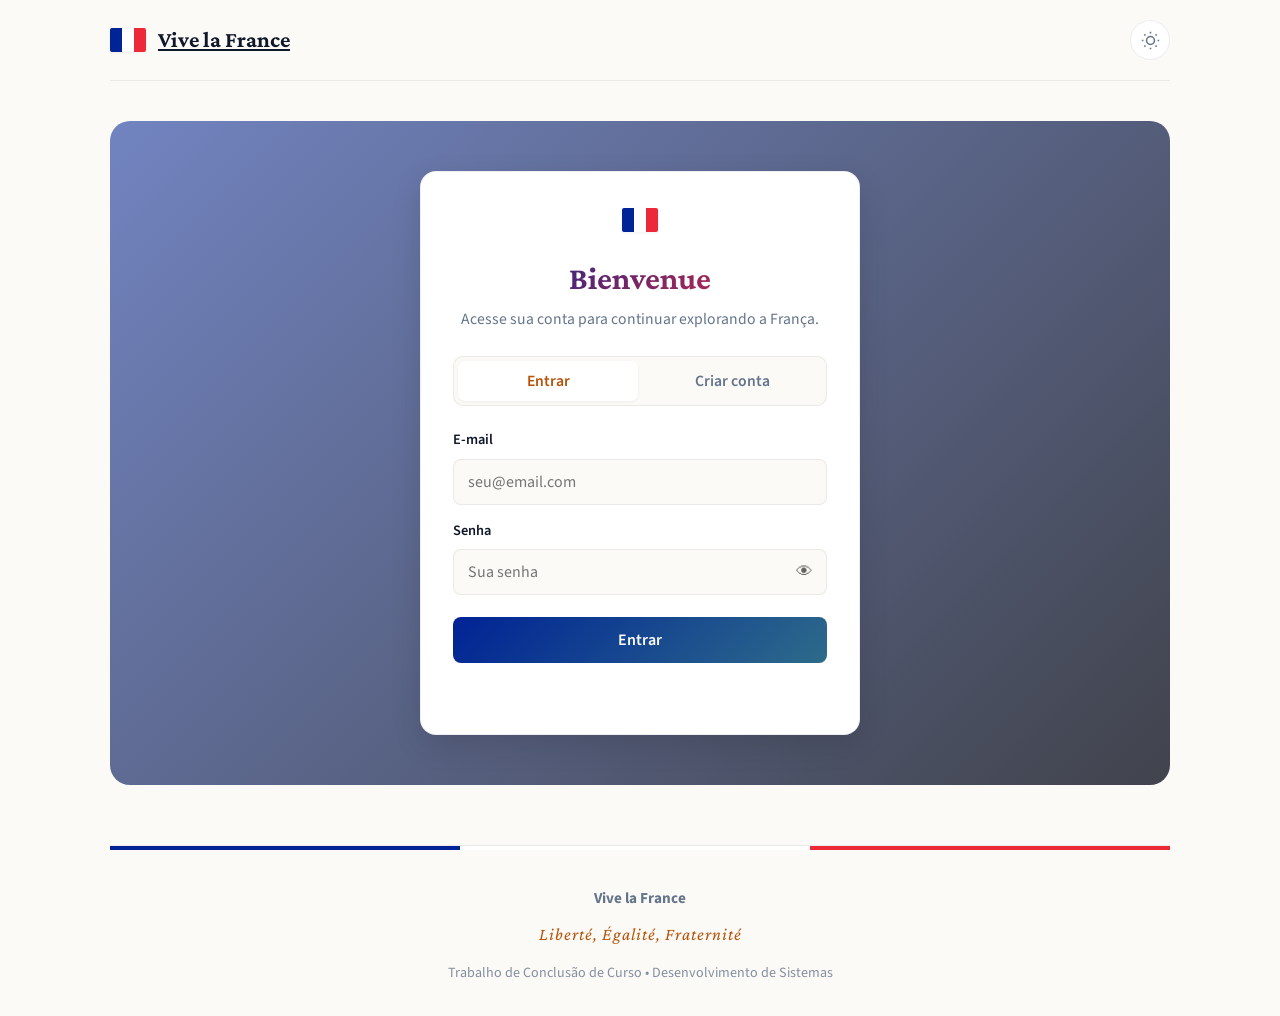
==== commit 8f1a311c: "Add files via upload" ====
--- a/Projeto França TCC/index.html
+++ b/Projeto França TCC/index.html
@@ -8,7 +8,15 @@
     <link rel="preconnect" href="https://fonts.googleapis.com">
     <link rel="preconnect" href="https://fonts.gstatic.com" crossorigin>
     <link href="https://fonts.googleapis.com/css2?family=Crimson+Pro:wght@400;500;600;700&family=Source+Sans+3:wght@400;500;600&display=swap" rel="stylesheet">
-    <link rel="stylesheet" href="index.css?v=3">
+    <!-- Trava de acesso: sem login, redireciona para a tela de entrada -->
+    <script>
+        (function () {
+            var sessao = null;
+            try { sessao = JSON.parse(localStorage.getItem('vlf-session')); } catch (e) {}
+            if (!sessao || !sessao.email) { location.replace('login.html'); }
+        })();
+    </script>
+    <link rel="stylesheet" href="index.css?v=5">
     <!-- Aplica o tema salvo (ou a preferência do sistema) antes da página renderizar, evitando "flash" -->
     <script>
         (function () {
@@ -38,6 +46,7 @@
                     <li><a href="#ferramentas">Ferramentas</a></li>
                     <li><a href="project.html">Cultura</a></li>
                     <li><a href="contact.html">Pontos Turísticos</a></li>
+                    <li id="nav-auth"><a href="login.html">Entrar</a></li>
                 </ul>
                 <button id="theme-toggle" class="theme-toggle" type="button" aria-label="Alternar modo escuro">
                     <svg class="icon-sun" viewBox="0 0 24 24" fill="none" stroke="currentColor" stroke-width="2" aria-hidden="true">
@@ -319,6 +328,6 @@
         </footer>
     </div>
 
-    <script src="script.js?v=3"></script>
+    <script src="script.js?v=5"></script>
 </body>
 </html>
--- a/Projeto França TCC/index.css
+++ b/Projeto França TCC/index.css
@@ -1123,4 +1123,214 @@
         transition-duration: 0.01ms !important;
         scroll-behavior: auto !important;
     }
+}
+
+/* ============================================
+   Tela de login / cadastro
+   ============================================ */
+.login-wrapper {
+    position: relative;
+    display: flex;
+    align-items: center;
+    justify-content: center;
+    min-height: 620px;
+    padding: 50px 20px;
+    border-radius: 20px;
+    overflow: hidden;
+    background-size: cover;
+    background-position: center;
+    isolation: isolate;
+}
+
+.login-overlay {
+    position: absolute;
+    inset: 0;
+    z-index: -1;
+    background: linear-gradient(135deg, rgba(0, 35, 149, 0.55), rgba(12, 16, 28, 0.78));
+}
+
+.login-card {
+    width: 100%;
+    max-width: 440px;
+    background: var(--card);
+    border: 1px solid var(--border);
+    border-radius: 16px;
+    padding: 36px 32px;
+    box-shadow: var(--shadow-lg);
+    transition: background-color 0.4s ease;
+}
+
+.login-brand {
+    text-align: center;
+    margin-bottom: 24px;
+}
+
+.login-brand .flag-icon {
+    margin-bottom: 10px;
+}
+
+.login-brand h1 {
+    font-family: 'Crimson Pro', serif;
+    font-size: 2rem;
+    background: linear-gradient(135deg, var(--france-blue), var(--france-red));
+    -webkit-background-clip: text;
+    -webkit-text-fill-color: transparent;
+    background-clip: text;
+}
+
+.login-brand p {
+    color: var(--muted);
+    font-size: 0.98rem;
+}
+
+.login-tabs {
+    display: grid;
+    grid-template-columns: 1fr 1fr;
+    gap: 4px;
+    padding: 4px;
+    background: var(--bg);
+    border: 1px solid var(--border);
+    border-radius: 10px;
+    margin-bottom: 22px;
+}
+
+.login-tab {
+    padding: 9px 10px;
+    border: none;
+    border-radius: 7px;
+    background: transparent;
+    color: var(--muted);
+    font-family: inherit;
+    font-size: 0.98rem;
+    font-weight: 600;
+    cursor: pointer;
+    transition: all 0.3s ease;
+}
+
+.login-tab.active {
+    background: var(--card);
+    color: var(--accent);
+    box-shadow: var(--shadow-sm);
+}
+
+.login-form[hidden],
+.login-logged[hidden],
+#login-forms[hidden] {
+    display: none;
+}
+
+.login-form label {
+    display: block;
+    margin: 14px 0 6px;
+    font-size: 0.9rem;
+    font-weight: 600;
+    color: var(--text);
+}
+
+.login-form input {
+    width: 100%;
+    padding: 11px 14px;
+    border: 1px solid var(--border);
+    border-radius: 8px;
+    font-family: inherit;
+    font-size: 1rem;
+    background: var(--bg);
+    color: var(--text);
+    transition: border-color 0.3s ease, box-shadow 0.3s ease;
+}
+
+.login-form input:focus {
+    outline: none;
+    border-color: var(--accent);
+    box-shadow: 0 0 0 3px var(--accent-soft);
+}
+
+.senha-wrapper {
+    position: relative;
+}
+
+.senha-wrapper input {
+    padding-right: 46px;
+}
+
+.senha-toggle {
+    position: absolute;
+    right: 6px;
+    top: 50%;
+    transform: translateY(-50%);
+    width: 34px;
+    height: 34px;
+    border: none;
+    border-radius: 6px;
+    background: transparent;
+    cursor: pointer;
+    font-size: 1.05rem;
+    opacity: 0.6;
+    transition: opacity 0.3s ease;
+}
+
+.senha-toggle:hover {
+    opacity: 1;
+}
+
+.login-btn {
+    display: block;
+    width: 100%;
+    margin-top: 22px;
+    padding: 12px 20px;
+    border: none;
+    border-radius: 8px;
+    background: linear-gradient(135deg, var(--france-blue), var(--accent2));
+    color: #fff;
+    font-family: inherit;
+    font-size: 1rem;
+    font-weight: 600;
+    text-align: center;
+    text-decoration: none;
+    cursor: pointer;
+    transition: transform 0.3s ease, box-shadow 0.3s ease;
+}
+
+.login-btn:hover {
+    transform: translateY(-2px);
+    box-shadow: var(--shadow-md);
+}
+
+.login-btn-outline {
+    background: transparent;
+    color: var(--muted);
+    border: 1px solid var(--border);
+    margin-top: 12px;
+}
+
+.login-btn-outline:hover {
+    color: var(--france-red);
+    border-color: var(--france-red);
+    box-shadow: none;
+}
+
+.login-logged {
+    text-align: center;
+}
+
+.login-logged p {
+    color: var(--text);
+}
+
+.login-msg {
+    min-height: 1.4em;
+    margin-top: 14px;
+    font-size: 0.93rem;
+    text-align: center;
+    color: var(--france-red);
+}
+
+.login-msg.ok {
+    color: #2e8b57;
+}
+
+@media (max-width: 480px) {
+    .login-card {
+        padding: 28px 20px;
+    }
 }
